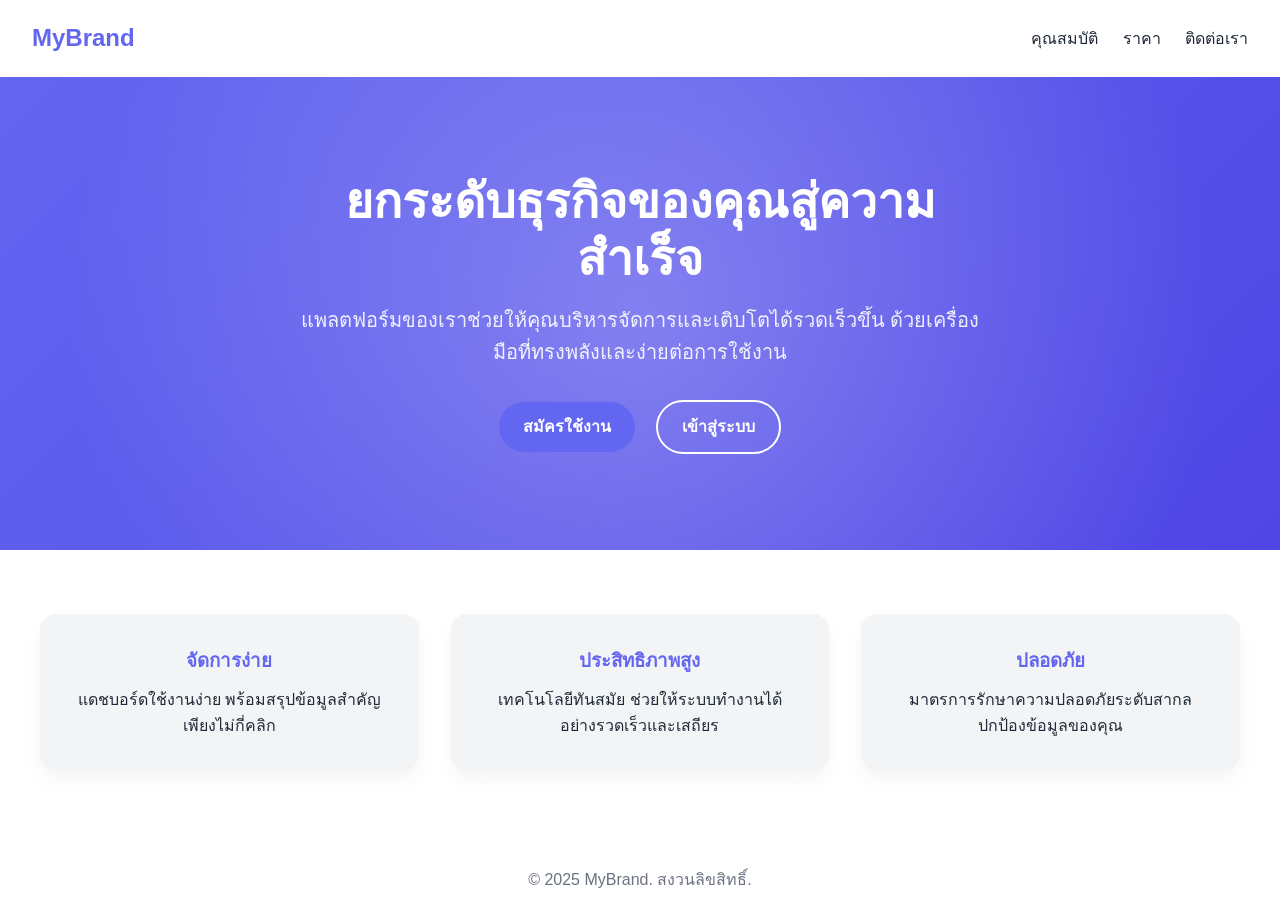
==== index.html @ 7dc426ab "Merge d93cf5046ee8bb87d9bf33eed36acda97085b2b2 into 7182542067bb7500c9b95493c51d4575514e00e9" ====
<!DOCTYPE html>
<html lang="th">
<head>
  <meta charset="UTF-8">
  <meta name="viewport" content="width=device-width, initial-scale=1.0">
  <title>Landing Page</title>
  <style>
    :root {
      --primary: #6366F1;
      --secondary: #4F46E5;
      --background: #F3F4F6;
      --text: #1F2937;
    }

    * {
      box-sizing: border-box;
      margin: 0;
      padding: 0;
      font-family: 'Segoe UI', Tahoma, Geneva, Verdana, sans-serif;
    }

    body {
      background: var(--background);
      color: var(--text);
      line-height: 1.6;
    }

    .navbar {
      display: flex;
      justify-content: space-between;
      align-items: center;
      padding: 1.2rem 2rem;
      background: #ffffffee;
      backdrop-filter: blur(10px);
      position: sticky;
      top: 0;
      z-index: 1000;
    }

    .logo {
      font-size: 1.5rem;
      font-weight: 700;
      color: var(--primary);
    }

    .nav-links a {
      margin-left: 1.25rem;
      text-decoration: none;
      color: var(--text);
      font-weight: 500;
      transition: color 0.2s ease;
    }

    .nav-links a:hover {
      color: var(--primary);
    }

    .btn {
      display: inline-block;
      padding: 0.75rem 1.5rem;
      border-radius: 999px;
      background: var(--primary);
      color: #fff;
      text-decoration: none;
      font-weight: 600;
      transition: background 0.3s ease;
    }

    .btn:hover {
      background: var(--secondary);
    }

    header.hero {
      display: flex;
      flex-direction: column;
      align-items: center;
      text-align: center;
      padding: 6rem 2rem;
      background-image: linear-gradient(135deg, #6366F1 0%, #4F46E5 100%);
      color: #fff;
      position: relative;
      overflow: hidden;
    }

    header.hero:before {
      content: '';
      position: absolute;
      top: -20%;
      left: -20%;
      width: 140%;
      height: 140%;
      background: radial-gradient(circle at center, rgba(255,255,255,0.25) 0%, transparent 60%);
      animation: pulse 7s infinite;
      z-index: 0;
    }

    @keyframes pulse {
      0% { transform: scale(1); }
      50% { transform: scale(1.1); }
      100% { transform: scale(1); }
    }

    .hero-content {
      position: relative;
      z-index: 1;
      max-width: 700px;
    }

    .hero-content h1 {
      font-size: 3rem;
      margin-bottom: 1rem;
      line-height: 1.2;
    }

    .hero-content p {
      font-size: 1.25rem;
      margin-bottom: 2rem;
      opacity: 0.9;
    }

    .cta-buttons a:first-child {
      margin-right: 1rem;
    }

    section.features {
      padding: 4rem 2rem;
      background: #fff;
    }

    .features-grid {
      display: grid;
      grid-template-columns: repeat(auto-fit, minmax(250px, 1fr));
      gap: 2rem;
      max-width: 1200px;
      margin: 0 auto;
    }

    .feature {
      background: var(--background);
      border-radius: 1rem;
      padding: 2rem;
      text-align: center;
      box-shadow: 0 10px 20px rgba(0,0,0,0.04);
      transition: transform 0.3s ease;
    }

    .feature:hover {
      transform: translateY(-5px);
    }

    .feature h3 {
      margin-bottom: 0.75rem;
      color: var(--primary);
    }

    footer {
      text-align: center;
      padding: 2rem;
      background: #fff;
      color: #6B7280;
    }
  </style>
</head>
<body>
  <!-- Navigation Bar -->
  <nav class="navbar">
    <div class="logo">MyBrand</div>
    <div class="nav-links">
      <a href="#features">คุณสมบัติ</a>
      <a href="#">ราคา</a>
      <a href="#">ติดต่อเรา</a>
    </div>
  </nav>

  <!-- Hero Section -->
  <header class="hero">
    <div class="hero-content">
      <h1>ยกระดับธุรกิจของคุณสู่ความสำเร็จ</h1>
      <p>แพลตฟอร์มของเราช่วยให้คุณบริหารจัดการและเติบโตได้รวดเร็วขึ้น ด้วยเครื่องมือที่ทรงพลังและง่ายต่อการใช้งาน</p>
      <div class="cta-buttons">
        <a href="#" class="btn">สมัครใช้งาน</a>
        <a href="#" class="btn" style="background: transparent; border: 2px solid #fff;">เข้าสู่ระบบ</a>
      </div>
    </div>
  </header>

  <!-- Features Section -->
  <section id="features" class="features">
    <div class="features-grid">
      <div class="feature">
        <h3>จัดการง่าย</h3>
        <p>แดชบอร์ดใช้งานง่าย พร้อมสรุปข้อมูลสำคัญ เพียงไม่กี่คลิก</p>
      </div>
      <div class="feature">
        <h3>ประสิทธิภาพสูง</h3>
        <p>เทคโนโลยีทันสมัย ช่วยให้ระบบทำงานได้อย่างรวดเร็วและเสถียร</p>
      </div>
      <div class="feature">
        <h3>ปลอดภัย</h3>
        <p>มาตรการรักษาความปลอดภัยระดับสากล ปกป้องข้อมูลของคุณ</p>
      </div>
    </div>
  </section>

  <!-- Footer -->
  <footer>
    © 2025 MyBrand. สงวนลิขสิทธิ์.
  </footer>
</body>
</html>
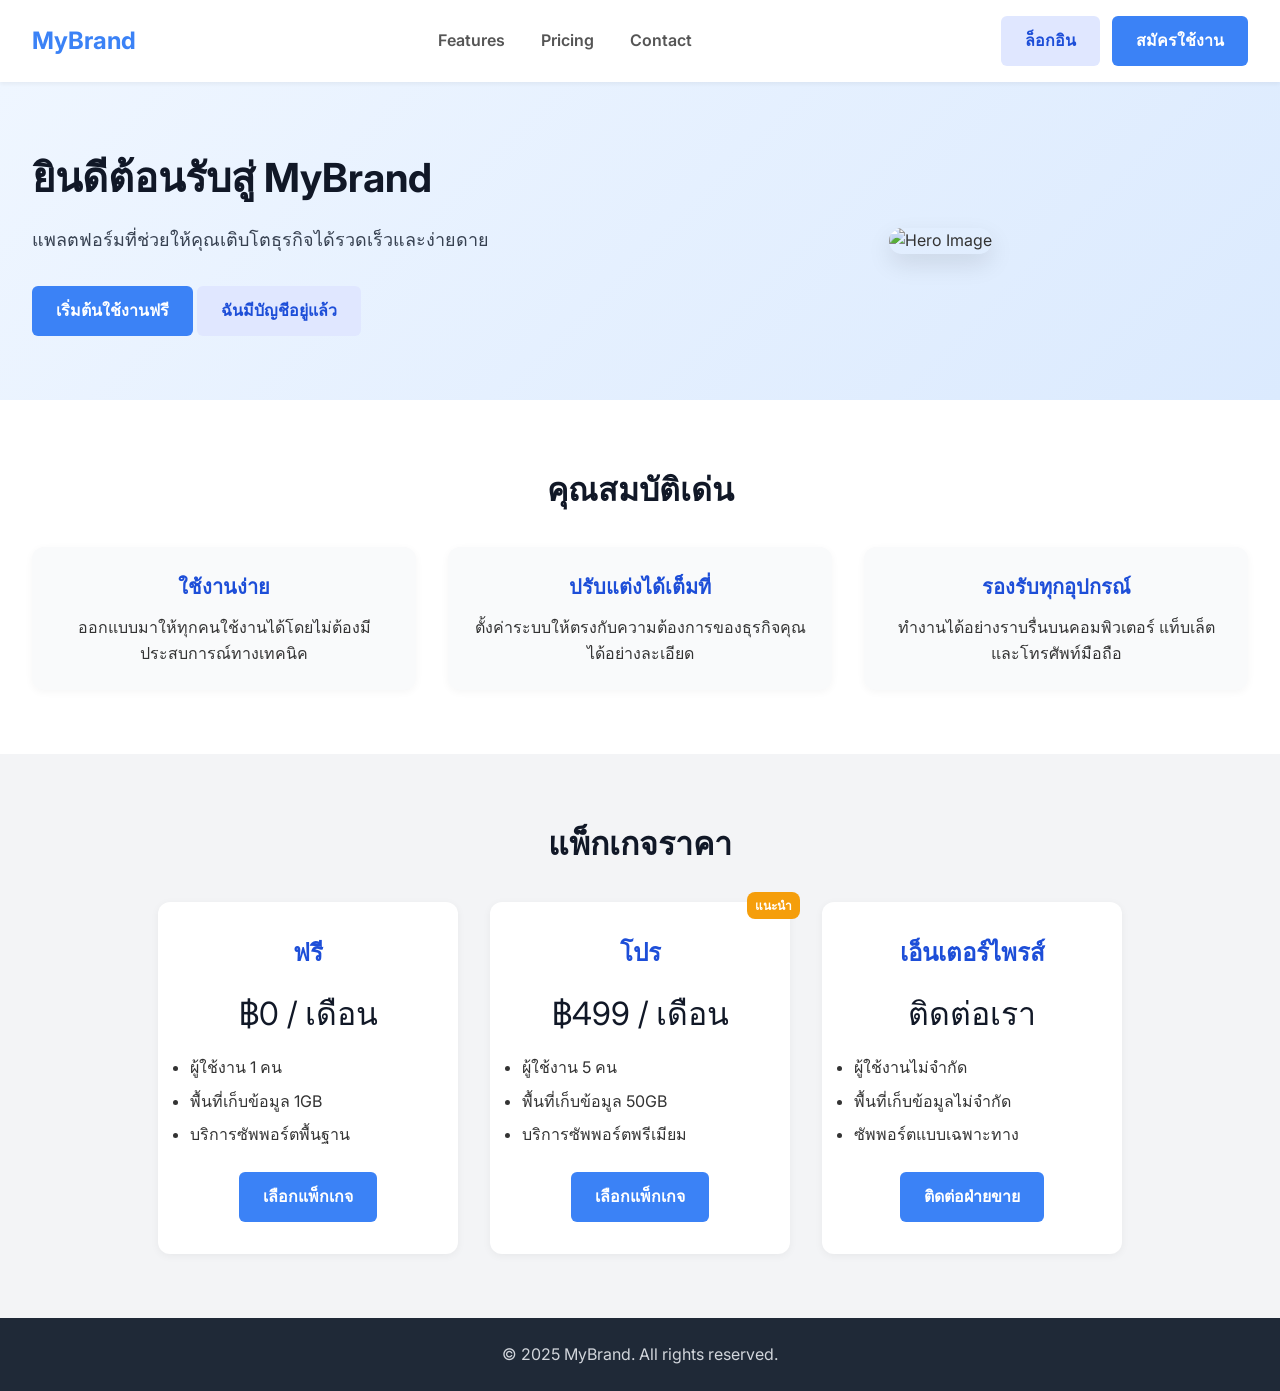
==== commit d3375814: "Create landing page with responsive design and Thai language support Co-authored-by: slotkim151567 <" ====
--- a/index.html
+++ b/index.html
@@ -1,210 +1,97 @@
 <!DOCTYPE html>
 <html lang="th">
 <head>
-  <meta charset="UTF-8">
-  <meta name="viewport" content="width=device-width, initial-scale=1.0">
+  <meta charset="UTF-8" />
+  <meta http-equiv="X-UA-Compatible" content="IE=edge" />
+  <meta name="viewport" content="width=device-width, initial-scale=1.0" />
   <title>Landing Page</title>
-  <style>
-    :root {
-      --primary: #6366F1;
-      --secondary: #4F46E5;
-      --background: #F3F4F6;
-      --text: #1F2937;
-    }
-
-    * {
-      box-sizing: border-box;
-      margin: 0;
-      padding: 0;
-      font-family: 'Segoe UI', Tahoma, Geneva, Verdana, sans-serif;
-    }
-
-    body {
-      background: var(--background);
-      color: var(--text);
-      line-height: 1.6;
-    }
-
-    .navbar {
-      display: flex;
-      justify-content: space-between;
-      align-items: center;
-      padding: 1.2rem 2rem;
-      background: #ffffffee;
-      backdrop-filter: blur(10px);
-      position: sticky;
-      top: 0;
-      z-index: 1000;
-    }
-
-    .logo {
-      font-size: 1.5rem;
-      font-weight: 700;
-      color: var(--primary);
-    }
-
-    .nav-links a {
-      margin-left: 1.25rem;
-      text-decoration: none;
-      color: var(--text);
-      font-weight: 500;
-      transition: color 0.2s ease;
-    }
-
-    .nav-links a:hover {
-      color: var(--primary);
-    }
-
-    .btn {
-      display: inline-block;
-      padding: 0.75rem 1.5rem;
-      border-radius: 999px;
-      background: var(--primary);
-      color: #fff;
-      text-decoration: none;
-      font-weight: 600;
-      transition: background 0.3s ease;
-    }
-
-    .btn:hover {
-      background: var(--secondary);
-    }
-
-    header.hero {
-      display: flex;
-      flex-direction: column;
-      align-items: center;
-      text-align: center;
-      padding: 6rem 2rem;
-      background-image: linear-gradient(135deg, #6366F1 0%, #4F46E5 100%);
-      color: #fff;
-      position: relative;
-      overflow: hidden;
-    }
-
-    header.hero:before {
-      content: '';
-      position: absolute;
-      top: -20%;
-      left: -20%;
-      width: 140%;
-      height: 140%;
-      background: radial-gradient(circle at center, rgba(255,255,255,0.25) 0%, transparent 60%);
-      animation: pulse 7s infinite;
-      z-index: 0;
-    }
-
-    @keyframes pulse {
-      0% { transform: scale(1); }
-      50% { transform: scale(1.1); }
-      100% { transform: scale(1); }
-    }
-
-    .hero-content {
-      position: relative;
-      z-index: 1;
-      max-width: 700px;
-    }
-
-    .hero-content h1 {
-      font-size: 3rem;
-      margin-bottom: 1rem;
-      line-height: 1.2;
-    }
-
-    .hero-content p {
-      font-size: 1.25rem;
-      margin-bottom: 2rem;
-      opacity: 0.9;
-    }
-
-    .cta-buttons a:first-child {
-      margin-right: 1rem;
-    }
-
-    section.features {
-      padding: 4rem 2rem;
-      background: #fff;
-    }
-
-    .features-grid {
-      display: grid;
-      grid-template-columns: repeat(auto-fit, minmax(250px, 1fr));
-      gap: 2rem;
-      max-width: 1200px;
-      margin: 0 auto;
-    }
-
-    .feature {
-      background: var(--background);
-      border-radius: 1rem;
-      padding: 2rem;
-      text-align: center;
-      box-shadow: 0 10px 20px rgba(0,0,0,0.04);
-      transition: transform 0.3s ease;
-    }
-
-    .feature:hover {
-      transform: translateY(-5px);
-    }
-
-    .feature h3 {
-      margin-bottom: 0.75rem;
-      color: var(--primary);
-    }
-
-    footer {
-      text-align: center;
-      padding: 2rem;
-      background: #fff;
-      color: #6B7280;
-    }
-  </style>
+  <link href="https://fonts.googleapis.com/css2?family=Inter:wght@400;600;700&display=swap" rel="stylesheet" />
+  <link rel="stylesheet" href="styles.css" />
 </head>
 <body>
-  <!-- Navigation Bar -->
-  <nav class="navbar">
+  <header class="navbar">
     <div class="logo">MyBrand</div>
-    <div class="nav-links">
-      <a href="#features">คุณสมบัติ</a>
-      <a href="#">ราคา</a>
-      <a href="#">ติดต่อเรา</a>
-    </div>
-  </nav>
-
-  <!-- Hero Section -->
-  <header class="hero">
-    <div class="hero-content">
-      <h1>ยกระดับธุรกิจของคุณสู่ความสำเร็จ</h1>
-      <p>แพลตฟอร์มของเราช่วยให้คุณบริหารจัดการและเติบโตได้รวดเร็วขึ้น ด้วยเครื่องมือที่ทรงพลังและง่ายต่อการใช้งาน</p>
-      <div class="cta-buttons">
-        <a href="#" class="btn">สมัครใช้งาน</a>
-        <a href="#" class="btn" style="background: transparent; border: 2px solid #fff;">เข้าสู่ระบบ</a>
-      </div>
+    <nav>
+      <a href="#features">Features</a>
+      <a href="#pricing">Pricing</a>
+      <a href="#contact">Contact</a>
+    </nav>
+    <div class="auth-buttons">
+      <a class="btn secondary" href="login.html">ล็อกอิน</a>
+      <a class="btn primary" href="signup.html">สมัครใช้งาน</a>
     </div>
   </header>
 
-  <!-- Features Section -->
+  <section class="hero">
+    <div class="hero-content">
+      <h1>ยินดีต้อนรับสู่ MyBrand</h1>
+      <p>แพลตฟอร์มที่ช่วยให้คุณเติบโตธุรกิจได้รวดเร็วและง่ายดาย</p>
+      <div class="cta">
+        <a class="btn primary" href="signup.html">เริ่มต้นใช้งานฟรี</a>
+        <a class="btn secondary" href="login.html">ฉันมีบัญชีอยู่แล้ว</a>
+      </div>
+    </div>
+    <div class="hero-image">
+      <img src="https://images.unsplash.com/photo-1522204504297-7b21a9c096c9?auto=format&fit=crop&w=1080&q=80" alt="Hero Image" />
+    </div>
+  </section>
+
   <section id="features" class="features">
-    <div class="features-grid">
+    <h2>คุณสมบัติเด่น</h2>
+    <div class="feature-list">
       <div class="feature">
-        <h3>จัดการง่าย</h3>
-        <p>แดชบอร์ดใช้งานง่าย พร้อมสรุปข้อมูลสำคัญ เพียงไม่กี่คลิก</p>
+        <h3>ใช้งานง่าย</h3>
+        <p>ออกแบบมาให้ทุกคนใช้งานได้โดยไม่ต้องมีประสบการณ์ทางเทคนิค</p>
       </div>
       <div class="feature">
-        <h3>ประสิทธิภาพสูง</h3>
-        <p>เทคโนโลยีทันสมัย ช่วยให้ระบบทำงานได้อย่างรวดเร็วและเสถียร</p>
+        <h3>ปรับแต่งได้เต็มที่</h3>
+        <p>ตั้งค่าระบบให้ตรงกับความต้องการของธุรกิจคุณได้อย่างละเอียด</p>
       </div>
       <div class="feature">
-        <h3>ปลอดภัย</h3>
-        <p>มาตรการรักษาความปลอดภัยระดับสากล ปกป้องข้อมูลของคุณ</p>
+        <h3>รองรับทุกอุปกรณ์</h3>
+        <p>ทำงานได้อย่างราบรื่นบนคอมพิวเตอร์ แท็บเล็ต และโทรศัพท์มือถือ</p>
       </div>
     </div>
   </section>
 
-  <!-- Footer -->
-  <footer>
-    © 2025 MyBrand. สงวนลิขสิทธิ์.
+  <section id="pricing" class="pricing">
+    <h2>แพ็กเกจราคา</h2>
+    <div class="pricing-cards">
+      <div class="card">
+        <h3>ฟรี</h3>
+        <p class="price">฿0 / เดือน</p>
+        <ul>
+          <li>ผู้ใช้งาน 1 คน</li>
+          <li>พื้นที่เก็บข้อมูล 1GB</li>
+          <li>บริการซัพพอร์ตพื้นฐาน</li>
+        </ul>
+        <a class="btn primary" href="signup.html">เลือกแพ็กเกจ</a>
+      </div>
+      <div class="card popular">
+        <h3>โปร</h3>
+        <p class="price">฿499 / เดือน</p>
+        <ul>
+          <li>ผู้ใช้งาน 5 คน</li>
+          <li>พื้นที่เก็บข้อมูล 50GB</li>
+          <li>บริการซัพพอร์ตพรีเมียม</li>
+        </ul>
+        <a class="btn primary" href="signup.html">เลือกแพ็กเกจ</a>
+      </div>
+      <div class="card">
+        <h3>เอ็นเตอร์ไพรส์</h3>
+        <p class="price">ติดต่อเรา</p>
+        <ul>
+          <li>ผู้ใช้งานไม่จำกัด</li>
+          <li>พื้นที่เก็บข้อมูลไม่จำกัด</li>
+          <li>ซัพพอร์ตแบบเฉพาะทาง</li>
+        </ul>
+        <a class="btn primary" href="contact.html">ติดต่อฝ่ายขาย</a>
+      </div>
+    </div>
+  </section>
+
+  <footer class="footer">
+    <p>© 2025 MyBrand. All rights reserved.</p>
   </footer>
 </body>
 </html>
--- a/styles.css
+++ b/styles.css
@@ -0,0 +1,228 @@
+/* Global Styles */
+* {
+  box-sizing: border-box;
+  margin: 0;
+  padding: 0;
+  font-family: 'Inter', sans-serif;
+}
+
+body {
+  line-height: 1.6;
+  color: #333;
+  background-color: #fafafa;
+}
+
+/* Navbar */
+.navbar {
+  display: flex;
+  justify-content: space-between;
+  align-items: center;
+  padding: 1rem 2rem;
+  background-color: #fff;
+  box-shadow: 0 2px 4px rgba(0, 0, 0, 0.05);
+  position: sticky;
+  top: 0;
+  z-index: 1000;
+}
+
+.navbar .logo {
+  font-size: 1.5rem;
+  font-weight: 700;
+  color: #3b82f6;
+}
+
+.navbar nav a {
+  margin: 0 1rem;
+  color: #555;
+  text-decoration: none;
+  font-weight: 600;
+}
+
+.navbar nav a:hover {
+  color: #3b82f6;
+}
+
+.auth-buttons .btn {
+  margin-left: 0.5rem;
+}
+
+/* Buttons */
+.btn {
+  display: inline-block;
+  padding: 0.75rem 1.5rem;
+  border-radius: 6px;
+  text-decoration: none;
+  font-weight: 600;
+  transition: background 0.25s, color 0.25s;
+}
+
+.btn.primary {
+  background-color: #3b82f6;
+  color: #fff;
+}
+
+.btn.primary:hover {
+  background-color: #1d4ed8;
+}
+
+.btn.secondary {
+  background-color: #e0e7ff;
+  color: #1d4ed8;
+}
+
+.btn.secondary:hover {
+  background-color: #c7d2fe;
+}
+
+/* Hero Section */
+.hero {
+  display: flex;
+  flex-wrap: wrap;
+  align-items: center;
+  padding: 4rem 2rem;
+  background: linear-gradient(135deg, #eff6ff 0%, #dbeafe 100%);
+}
+
+.hero-content {
+  flex: 1 1 400px;
+  max-width: 600px;
+}
+
+.hero-content h1 {
+  font-size: 2.5rem;
+  margin-bottom: 1rem;
+  color: #111827;
+}
+
+.hero-content p {
+  font-size: 1.125rem;
+  margin-bottom: 2rem;
+  color: #374151;
+}
+
+.hero-image {
+  flex: 1 1 300px;
+  text-align: center;
+}
+
+.hero-image img {
+  max-width: 100%;
+  border-radius: 1rem;
+  box-shadow: 0 10px 25px rgba(0, 0, 0, 0.1);
+}
+
+/* Features Section */
+.features {
+  padding: 4rem 2rem;
+  background-color: #fff;
+  text-align: center;
+}
+
+.features h2 {
+  font-size: 2rem;
+  margin-bottom: 2rem;
+  color: #111827;
+}
+
+.feature-list {
+  display: flex;
+  flex-wrap: wrap;
+  gap: 2rem;
+  justify-content: center;
+}
+
+.feature {
+  flex: 1 1 250px;
+  padding: 1.5rem;
+  border-radius: 0.75rem;
+  background-color: #f9fafb;
+  box-shadow: 0 2px 8px rgba(0, 0, 0, 0.04);
+}
+
+.feature h3 {
+  font-size: 1.25rem;
+  margin-bottom: 0.75rem;
+  color: #1d4ed8;
+}
+
+/* Pricing Section */
+.pricing {
+  padding: 4rem 2rem;
+  background-color: #f3f4f6;
+  text-align: center;
+}
+
+.pricing h2 {
+  font-size: 2rem;
+  margin-bottom: 2rem;
+  color: #111827;
+}
+
+.pricing-cards {
+  display: flex;
+  flex-wrap: wrap;
+  gap: 2rem;
+  justify-content: center;
+}
+
+.card {
+  background-color: #fff;
+  padding: 2rem;
+  border-radius: 0.75rem;
+  box-shadow: 0 2px 8px rgba(0, 0, 0, 0.05);
+  flex: 1 1 250px;
+  max-width: 300px;
+  position: relative;
+}
+
+.card.popular::after {
+  content: 'แนะนำ';
+  position: absolute;
+  top: -10px;
+  right: -10px;
+  background-color: #f59e0b;
+  color: #fff;
+  padding: 0.25rem 0.5rem;
+  border-radius: 0.5rem;
+  font-size: 0.75rem;
+  font-weight: 700;
+}
+
+.card h3 {
+  font-size: 1.5rem;
+  margin-bottom: 0.5rem;
+  color: #1d4ed8;
+}
+
+.price {
+  font-size: 2rem;
+  margin: 1rem 0;
+  color: #111827;
+}
+
+.card ul {
+  text-align: left;
+  margin-bottom: 1.5rem;
+}
+
+.card li {
+  margin-bottom: 0.5rem;
+}
+
+/* Footer */
+.footer {
+  background-color: #1f2937;
+  color: #d1d5db;
+  text-align: center;
+  padding: 1.5rem 2rem;
+}
+
+@media (max-width: 768px) {
+  .hero {
+    flex-direction: column;
+    text-align: center;
+  }
+  .navbar nav {
+    display: none;
+  }
+}
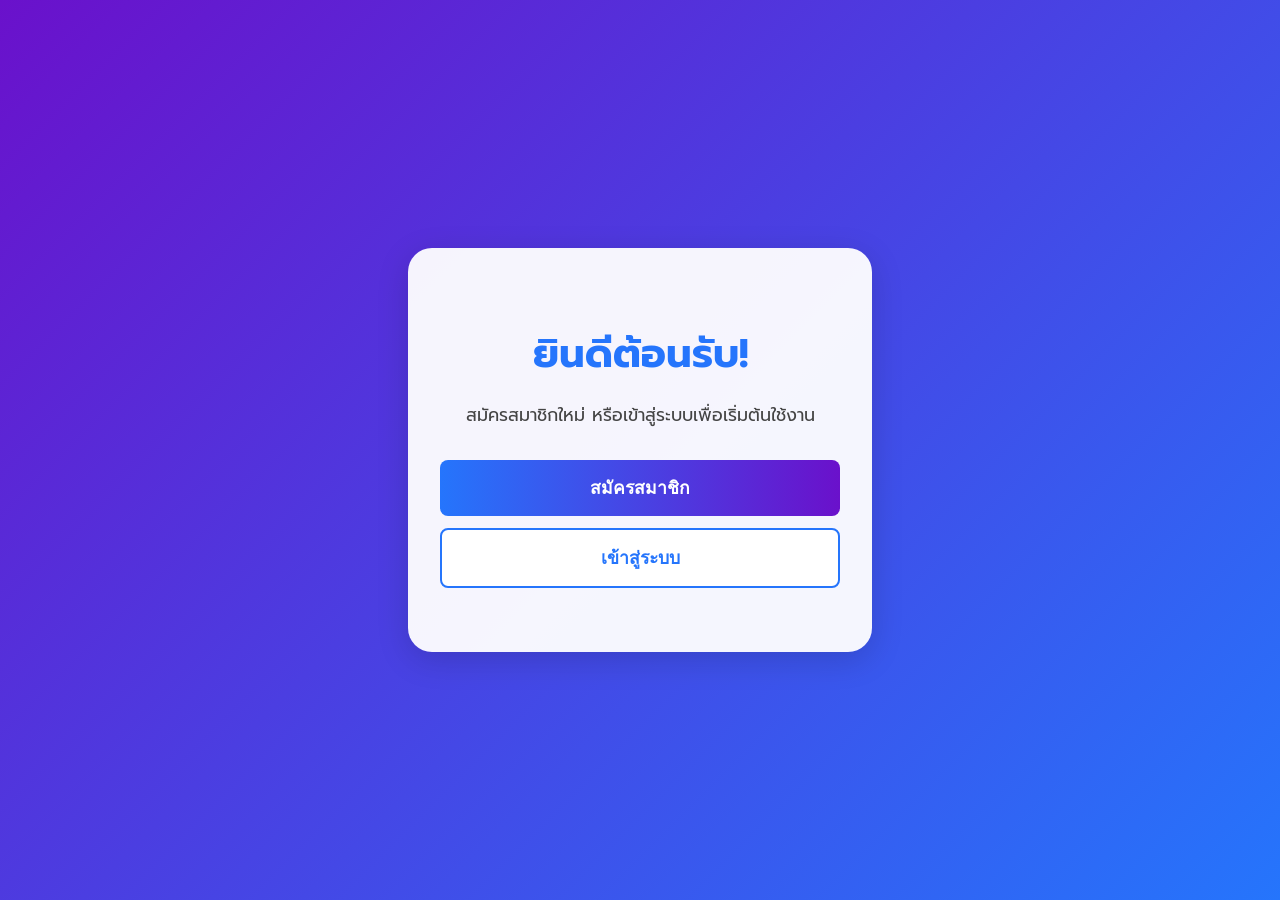
==== commit ffe728af: "Merge c3abfeed10e6c147a7bd96dcda2179a0c568838f into 7182542067bb7500c9b95493c51d4575514e00e9" ====
--- a/index.html
+++ b/index.html
@@ -1,97 +1,77 @@
 <!DOCTYPE html>
 <html lang="th">
 <head>
-  <meta charset="UTF-8" />
-  <meta http-equiv="X-UA-Compatible" content="IE=edge" />
-  <meta name="viewport" content="width=device-width, initial-scale=1.0" />
-  <title>Landing Page</title>
-  <link href="https://fonts.googleapis.com/css2?family=Inter:wght@400;600;700&display=swap" rel="stylesheet" />
-  <link rel="stylesheet" href="styles.css" />
+  <meta charset="UTF-8">
+  <meta name="viewport" content="width=device-width, initial-scale=1.0">
+  <title>Landing Page - สมัคร/ล็อกอิน</title>
+  <link href="https://fonts.googleapis.com/css2?family=Prompt:wght@400;700&display=swap" rel="stylesheet">
+  <style>
+    body {
+      margin: 0;
+      padding: 0;
+      font-family: 'Prompt', sans-serif;
+      background: linear-gradient(135deg, #6a11cb 0%, #2575fc 100%);
+      min-height: 100vh;
+      display: flex;
+      align-items: center;
+      justify-content: center;
+    }
+    .container {
+      background: rgba(255,255,255,0.95);
+      border-radius: 24px;
+      box-shadow: 0 8px 32px rgba(0,0,0,0.15);
+      padding: 48px 32px;
+      max-width: 400px;
+      width: 100%;
+      text-align: center;
+    }
+    h1 {
+      font-size: 2.5rem;
+      color: #2575fc;
+      margin-bottom: 16px;
+      font-weight: 700;
+    }
+    p {
+      color: #444;
+      margin-bottom: 32px;
+      font-size: 1.1rem;
+    }
+    .btn {
+      display: block;
+      width: 100%;
+      padding: 14px 0;
+      margin-bottom: 16px;
+      border: none;
+      border-radius: 8px;
+      font-size: 1.1rem;
+      font-weight: 700;
+      cursor: pointer;
+      transition: background 0.2s, color 0.2s;
+    }
+    .btn-signup {
+      background: linear-gradient(90deg, #2575fc 0%, #6a11cb 100%);
+      color: #fff;
+      margin-bottom: 12px;
+    }
+    .btn-signup:hover {
+      background: linear-gradient(90deg, #6a11cb 0%, #2575fc 100%);
+    }
+    .btn-login {
+      background: #fff;
+      color: #2575fc;
+      border: 2px solid #2575fc;
+    }
+    .btn-login:hover {
+      background: #f0f6ff;
+    }
+  </style>
 </head>
 <body>
-  <header class="navbar">
-    <div class="logo">MyBrand</div>
-    <nav>
-      <a href="#features">Features</a>
-      <a href="#pricing">Pricing</a>
-      <a href="#contact">Contact</a>
-    </nav>
-    <div class="auth-buttons">
-      <a class="btn secondary" href="login.html">ล็อกอิน</a>
-      <a class="btn primary" href="signup.html">สมัครใช้งาน</a>
-    </div>
-  </header>
-
-  <section class="hero">
-    <div class="hero-content">
-      <h1>ยินดีต้อนรับสู่ MyBrand</h1>
-      <p>แพลตฟอร์มที่ช่วยให้คุณเติบโตธุรกิจได้รวดเร็วและง่ายดาย</p>
-      <div class="cta">
-        <a class="btn primary" href="signup.html">เริ่มต้นใช้งานฟรี</a>
-        <a class="btn secondary" href="login.html">ฉันมีบัญชีอยู่แล้ว</a>
-      </div>
-    </div>
-    <div class="hero-image">
-      <img src="https://images.unsplash.com/photo-1522204504297-7b21a9c096c9?auto=format&fit=crop&w=1080&q=80" alt="Hero Image" />
-    </div>
-  </section>
-
-  <section id="features" class="features">
-    <h2>คุณสมบัติเด่น</h2>
-    <div class="feature-list">
-      <div class="feature">
-        <h3>ใช้งานง่าย</h3>
-        <p>ออกแบบมาให้ทุกคนใช้งานได้โดยไม่ต้องมีประสบการณ์ทางเทคนิค</p>
-      </div>
-      <div class="feature">
-        <h3>ปรับแต่งได้เต็มที่</h3>
-        <p>ตั้งค่าระบบให้ตรงกับความต้องการของธุรกิจคุณได้อย่างละเอียด</p>
-      </div>
-      <div class="feature">
-        <h3>รองรับทุกอุปกรณ์</h3>
-        <p>ทำงานได้อย่างราบรื่นบนคอมพิวเตอร์ แท็บเล็ต และโทรศัพท์มือถือ</p>
-      </div>
-    </div>
-  </section>
-
-  <section id="pricing" class="pricing">
-    <h2>แพ็กเกจราคา</h2>
-    <div class="pricing-cards">
-      <div class="card">
-        <h3>ฟรี</h3>
-        <p class="price">฿0 / เดือน</p>
-        <ul>
-          <li>ผู้ใช้งาน 1 คน</li>
-          <li>พื้นที่เก็บข้อมูล 1GB</li>
-          <li>บริการซัพพอร์ตพื้นฐาน</li>
-        </ul>
-        <a class="btn primary" href="signup.html">เลือกแพ็กเกจ</a>
-      </div>
-      <div class="card popular">
-        <h3>โปร</h3>
-        <p class="price">฿499 / เดือน</p>
-        <ul>
-          <li>ผู้ใช้งาน 5 คน</li>
-          <li>พื้นที่เก็บข้อมูล 50GB</li>
-          <li>บริการซัพพอร์ตพรีเมียม</li>
-        </ul>
-        <a class="btn primary" href="signup.html">เลือกแพ็กเกจ</a>
-      </div>
-      <div class="card">
-        <h3>เอ็นเตอร์ไพรส์</h3>
-        <p class="price">ติดต่อเรา</p>
-        <ul>
-          <li>ผู้ใช้งานไม่จำกัด</li>
-          <li>พื้นที่เก็บข้อมูลไม่จำกัด</li>
-          <li>ซัพพอร์ตแบบเฉพาะทาง</li>
-        </ul>
-        <a class="btn primary" href="contact.html">ติดต่อฝ่ายขาย</a>
-      </div>
-    </div>
-  </section>
-
-  <footer class="footer">
-    <p>© 2025 MyBrand. All rights reserved.</p>
-  </footer>
+  <div class="container">
+    <h1>ยินดีต้อนรับ!</h1>
+    <p>สมัครสมาชิกใหม่ หรือเข้าสู่ระบบเพื่อเริ่มต้นใช้งาน</p>
+    <button class="btn btn-signup">สมัครสมาชิก</button>
+    <button class="btn btn-login">เข้าสู่ระบบ</button>
+  </div>
 </body>
 </html>
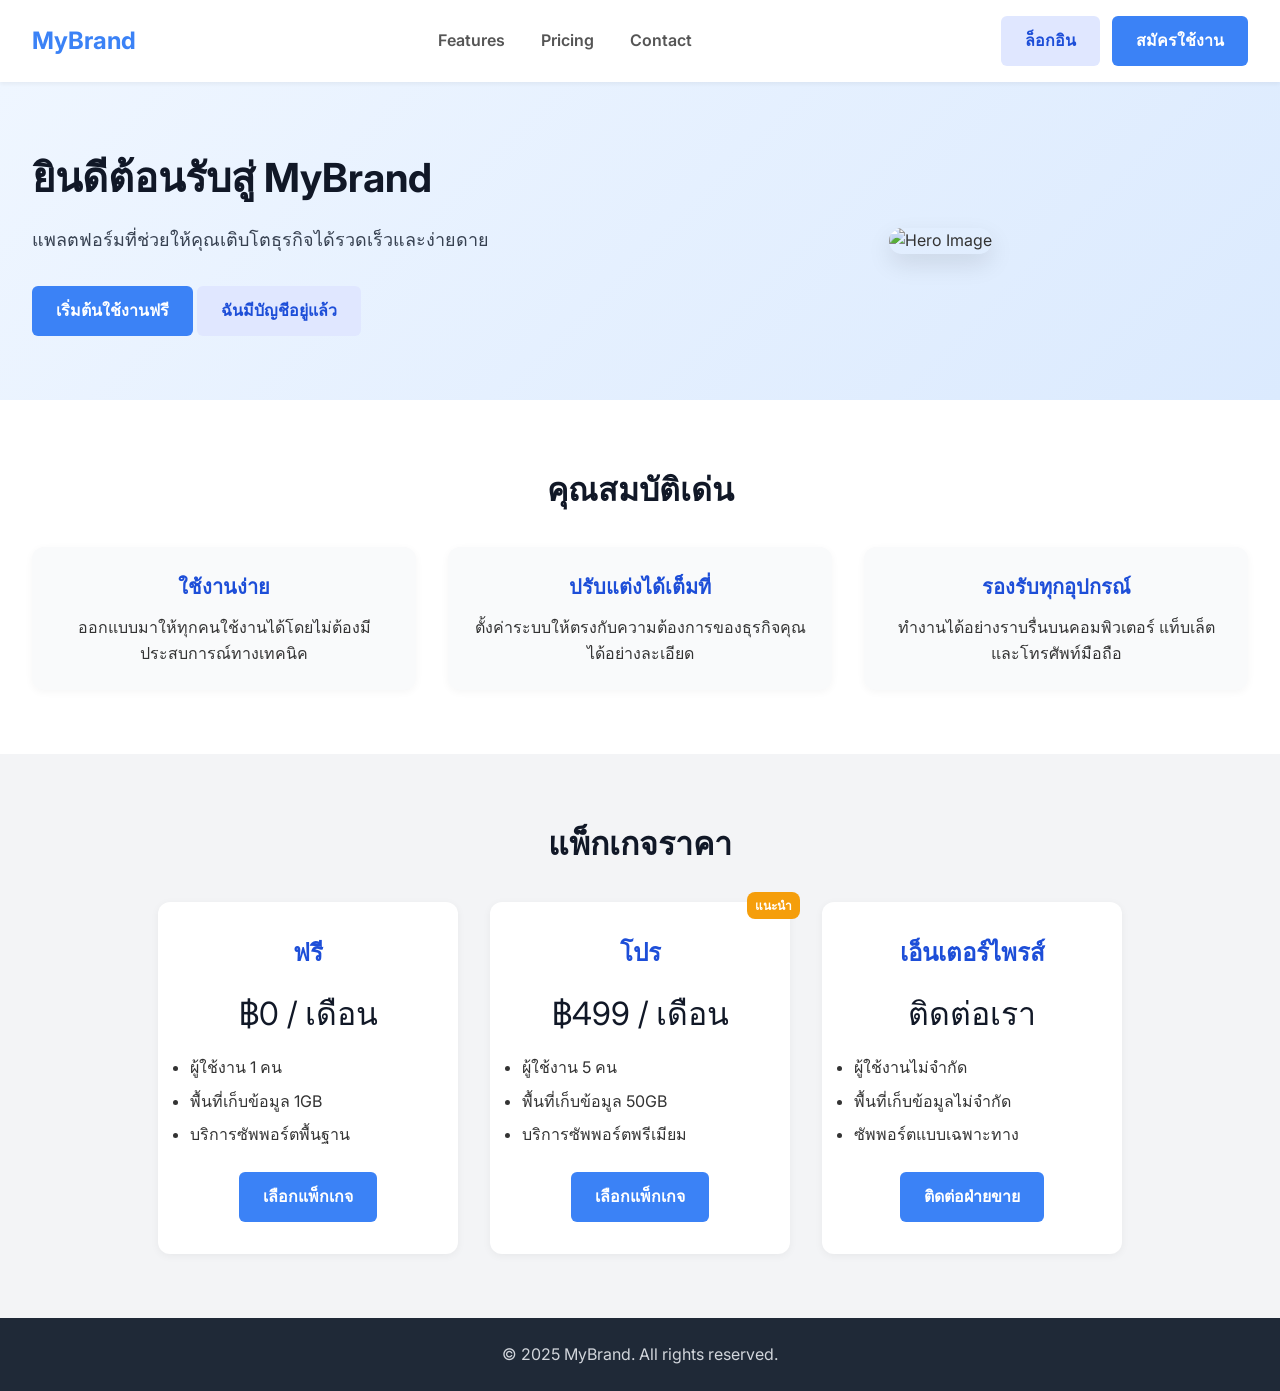
==== commit 7591cd08: "Merge d3375814cfb4402ac993e0a07d4c7d5576006f1c into 7182542067bb7500c9b95493c51d4575514e00e9" ====
--- a/index.html
+++ b/index.html
@@ -1,77 +1,97 @@
 <!DOCTYPE html>
 <html lang="th">
 <head>
-  <meta charset="UTF-8">
-  <meta name="viewport" content="width=device-width, initial-scale=1.0">
-  <title>Landing Page - สมัคร/ล็อกอิน</title>
-  <link href="https://fonts.googleapis.com/css2?family=Prompt:wght@400;700&display=swap" rel="stylesheet">
-  <style>
-    body {
-      margin: 0;
-      padding: 0;
-      font-family: 'Prompt', sans-serif;
-      background: linear-gradient(135deg, #6a11cb 0%, #2575fc 100%);
-      min-height: 100vh;
-      display: flex;
-      align-items: center;
-      justify-content: center;
-    }
-    .container {
-      background: rgba(255,255,255,0.95);
-      border-radius: 24px;
-      box-shadow: 0 8px 32px rgba(0,0,0,0.15);
-      padding: 48px 32px;
-      max-width: 400px;
-      width: 100%;
-      text-align: center;
-    }
-    h1 {
-      font-size: 2.5rem;
-      color: #2575fc;
-      margin-bottom: 16px;
-      font-weight: 700;
-    }
-    p {
-      color: #444;
-      margin-bottom: 32px;
-      font-size: 1.1rem;
-    }
-    .btn {
-      display: block;
-      width: 100%;
-      padding: 14px 0;
-      margin-bottom: 16px;
-      border: none;
-      border-radius: 8px;
-      font-size: 1.1rem;
-      font-weight: 700;
-      cursor: pointer;
-      transition: background 0.2s, color 0.2s;
-    }
-    .btn-signup {
-      background: linear-gradient(90deg, #2575fc 0%, #6a11cb 100%);
-      color: #fff;
-      margin-bottom: 12px;
-    }
-    .btn-signup:hover {
-      background: linear-gradient(90deg, #6a11cb 0%, #2575fc 100%);
-    }
-    .btn-login {
-      background: #fff;
-      color: #2575fc;
-      border: 2px solid #2575fc;
-    }
-    .btn-login:hover {
-      background: #f0f6ff;
-    }
-  </style>
+  <meta charset="UTF-8" />
+  <meta http-equiv="X-UA-Compatible" content="IE=edge" />
+  <meta name="viewport" content="width=device-width, initial-scale=1.0" />
+  <title>Landing Page</title>
+  <link href="https://fonts.googleapis.com/css2?family=Inter:wght@400;600;700&display=swap" rel="stylesheet" />
+  <link rel="stylesheet" href="styles.css" />
 </head>
 <body>
-  <div class="container">
-    <h1>ยินดีต้อนรับ!</h1>
-    <p>สมัครสมาชิกใหม่ หรือเข้าสู่ระบบเพื่อเริ่มต้นใช้งาน</p>
-    <button class="btn btn-signup">สมัครสมาชิก</button>
-    <button class="btn btn-login">เข้าสู่ระบบ</button>
-  </div>
+  <header class="navbar">
+    <div class="logo">MyBrand</div>
+    <nav>
+      <a href="#features">Features</a>
+      <a href="#pricing">Pricing</a>
+      <a href="#contact">Contact</a>
+    </nav>
+    <div class="auth-buttons">
+      <a class="btn secondary" href="login.html">ล็อกอิน</a>
+      <a class="btn primary" href="signup.html">สมัครใช้งาน</a>
+    </div>
+  </header>
+
+  <section class="hero">
+    <div class="hero-content">
+      <h1>ยินดีต้อนรับสู่ MyBrand</h1>
+      <p>แพลตฟอร์มที่ช่วยให้คุณเติบโตธุรกิจได้รวดเร็วและง่ายดาย</p>
+      <div class="cta">
+        <a class="btn primary" href="signup.html">เริ่มต้นใช้งานฟรี</a>
+        <a class="btn secondary" href="login.html">ฉันมีบัญชีอยู่แล้ว</a>
+      </div>
+    </div>
+    <div class="hero-image">
+      <img src="https://images.unsplash.com/photo-1522204504297-7b21a9c096c9?auto=format&fit=crop&w=1080&q=80" alt="Hero Image" />
+    </div>
+  </section>
+
+  <section id="features" class="features">
+    <h2>คุณสมบัติเด่น</h2>
+    <div class="feature-list">
+      <div class="feature">
+        <h3>ใช้งานง่าย</h3>
+        <p>ออกแบบมาให้ทุกคนใช้งานได้โดยไม่ต้องมีประสบการณ์ทางเทคนิค</p>
+      </div>
+      <div class="feature">
+        <h3>ปรับแต่งได้เต็มที่</h3>
+        <p>ตั้งค่าระบบให้ตรงกับความต้องการของธุรกิจคุณได้อย่างละเอียด</p>
+      </div>
+      <div class="feature">
+        <h3>รองรับทุกอุปกรณ์</h3>
+        <p>ทำงานได้อย่างราบรื่นบนคอมพิวเตอร์ แท็บเล็ต และโทรศัพท์มือถือ</p>
+      </div>
+    </div>
+  </section>
+
+  <section id="pricing" class="pricing">
+    <h2>แพ็กเกจราคา</h2>
+    <div class="pricing-cards">
+      <div class="card">
+        <h3>ฟรี</h3>
+        <p class="price">฿0 / เดือน</p>
+        <ul>
+          <li>ผู้ใช้งาน 1 คน</li>
+          <li>พื้นที่เก็บข้อมูล 1GB</li>
+          <li>บริการซัพพอร์ตพื้นฐาน</li>
+        </ul>
+        <a class="btn primary" href="signup.html">เลือกแพ็กเกจ</a>
+      </div>
+      <div class="card popular">
+        <h3>โปร</h3>
+        <p class="price">฿499 / เดือน</p>
+        <ul>
+          <li>ผู้ใช้งาน 5 คน</li>
+          <li>พื้นที่เก็บข้อมูล 50GB</li>
+          <li>บริการซัพพอร์ตพรีเมียม</li>
+        </ul>
+        <a class="btn primary" href="signup.html">เลือกแพ็กเกจ</a>
+      </div>
+      <div class="card">
+        <h3>เอ็นเตอร์ไพรส์</h3>
+        <p class="price">ติดต่อเรา</p>
+        <ul>
+          <li>ผู้ใช้งานไม่จำกัด</li>
+          <li>พื้นที่เก็บข้อมูลไม่จำกัด</li>
+          <li>ซัพพอร์ตแบบเฉพาะทาง</li>
+        </ul>
+        <a class="btn primary" href="contact.html">ติดต่อฝ่ายขาย</a>
+      </div>
+    </div>
+  </section>
+
+  <footer class="footer">
+    <p>© 2025 MyBrand. All rights reserved.</p>
+  </footer>
 </body>
 </html>
--- a/styles.css
+++ b/styles.css
@@ -0,0 +1,228 @@
+/* Global Styles */
+* {
+  box-sizing: border-box;
+  margin: 0;
+  padding: 0;
+  font-family: 'Inter', sans-serif;
+}
+
+body {
+  line-height: 1.6;
+  color: #333;
+  background-color: #fafafa;
+}
+
+/* Navbar */
+.navbar {
+  display: flex;
+  justify-content: space-between;
+  align-items: center;
+  padding: 1rem 2rem;
+  background-color: #fff;
+  box-shadow: 0 2px 4px rgba(0, 0, 0, 0.05);
+  position: sticky;
+  top: 0;
+  z-index: 1000;
+}
+
+.navbar .logo {
+  font-size: 1.5rem;
+  font-weight: 700;
+  color: #3b82f6;
+}
+
+.navbar nav a {
+  margin: 0 1rem;
+  color: #555;
+  text-decoration: none;
+  font-weight: 600;
+}
+
+.navbar nav a:hover {
+  color: #3b82f6;
+}
+
+.auth-buttons .btn {
+  margin-left: 0.5rem;
+}
+
+/* Buttons */
+.btn {
+  display: inline-block;
+  padding: 0.75rem 1.5rem;
+  border-radius: 6px;
+  text-decoration: none;
+  font-weight: 600;
+  transition: background 0.25s, color 0.25s;
+}
+
+.btn.primary {
+  background-color: #3b82f6;
+  color: #fff;
+}
+
+.btn.primary:hover {
+  background-color: #1d4ed8;
+}
+
+.btn.secondary {
+  background-color: #e0e7ff;
+  color: #1d4ed8;
+}
+
+.btn.secondary:hover {
+  background-color: #c7d2fe;
+}
+
+/* Hero Section */
+.hero {
+  display: flex;
+  flex-wrap: wrap;
+  align-items: center;
+  padding: 4rem 2rem;
+  background: linear-gradient(135deg, #eff6ff 0%, #dbeafe 100%);
+}
+
+.hero-content {
+  flex: 1 1 400px;
+  max-width: 600px;
+}
+
+.hero-content h1 {
+  font-size: 2.5rem;
+  margin-bottom: 1rem;
+  color: #111827;
+}
+
+.hero-content p {
+  font-size: 1.125rem;
+  margin-bottom: 2rem;
+  color: #374151;
+}
+
+.hero-image {
+  flex: 1 1 300px;
+  text-align: center;
+}
+
+.hero-image img {
+  max-width: 100%;
+  border-radius: 1rem;
+  box-shadow: 0 10px 25px rgba(0, 0, 0, 0.1);
+}
+
+/* Features Section */
+.features {
+  padding: 4rem 2rem;
+  background-color: #fff;
+  text-align: center;
+}
+
+.features h2 {
+  font-size: 2rem;
+  margin-bottom: 2rem;
+  color: #111827;
+}
+
+.feature-list {
+  display: flex;
+  flex-wrap: wrap;
+  gap: 2rem;
+  justify-content: center;
+}
+
+.feature {
+  flex: 1 1 250px;
+  padding: 1.5rem;
+  border-radius: 0.75rem;
+  background-color: #f9fafb;
+  box-shadow: 0 2px 8px rgba(0, 0, 0, 0.04);
+}
+
+.feature h3 {
+  font-size: 1.25rem;
+  margin-bottom: 0.75rem;
+  color: #1d4ed8;
+}
+
+/* Pricing Section */
+.pricing {
+  padding: 4rem 2rem;
+  background-color: #f3f4f6;
+  text-align: center;
+}
+
+.pricing h2 {
+  font-size: 2rem;
+  margin-bottom: 2rem;
+  color: #111827;
+}
+
+.pricing-cards {
+  display: flex;
+  flex-wrap: wrap;
+  gap: 2rem;
+  justify-content: center;
+}
+
+.card {
+  background-color: #fff;
+  padding: 2rem;
+  border-radius: 0.75rem;
+  box-shadow: 0 2px 8px rgba(0, 0, 0, 0.05);
+  flex: 1 1 250px;
+  max-width: 300px;
+  position: relative;
+}
+
+.card.popular::after {
+  content: 'แนะนำ';
+  position: absolute;
+  top: -10px;
+  right: -10px;
+  background-color: #f59e0b;
+  color: #fff;
+  padding: 0.25rem 0.5rem;
+  border-radius: 0.5rem;
+  font-size: 0.75rem;
+  font-weight: 700;
+}
+
+.card h3 {
+  font-size: 1.5rem;
+  margin-bottom: 0.5rem;
+  color: #1d4ed8;
+}
+
+.price {
+  font-size: 2rem;
+  margin: 1rem 0;
+  color: #111827;
+}
+
+.card ul {
+  text-align: left;
+  margin-bottom: 1.5rem;
+}
+
+.card li {
+  margin-bottom: 0.5rem;
+}
+
+/* Footer */
+.footer {
+  background-color: #1f2937;
+  color: #d1d5db;
+  text-align: center;
+  padding: 1.5rem 2rem;
+}
+
+@media (max-width: 768px) {
+  .hero {
+    flex-direction: column;
+    text-align: center;
+  }
+  .navbar nav {
+    display: none;
+  }
+}
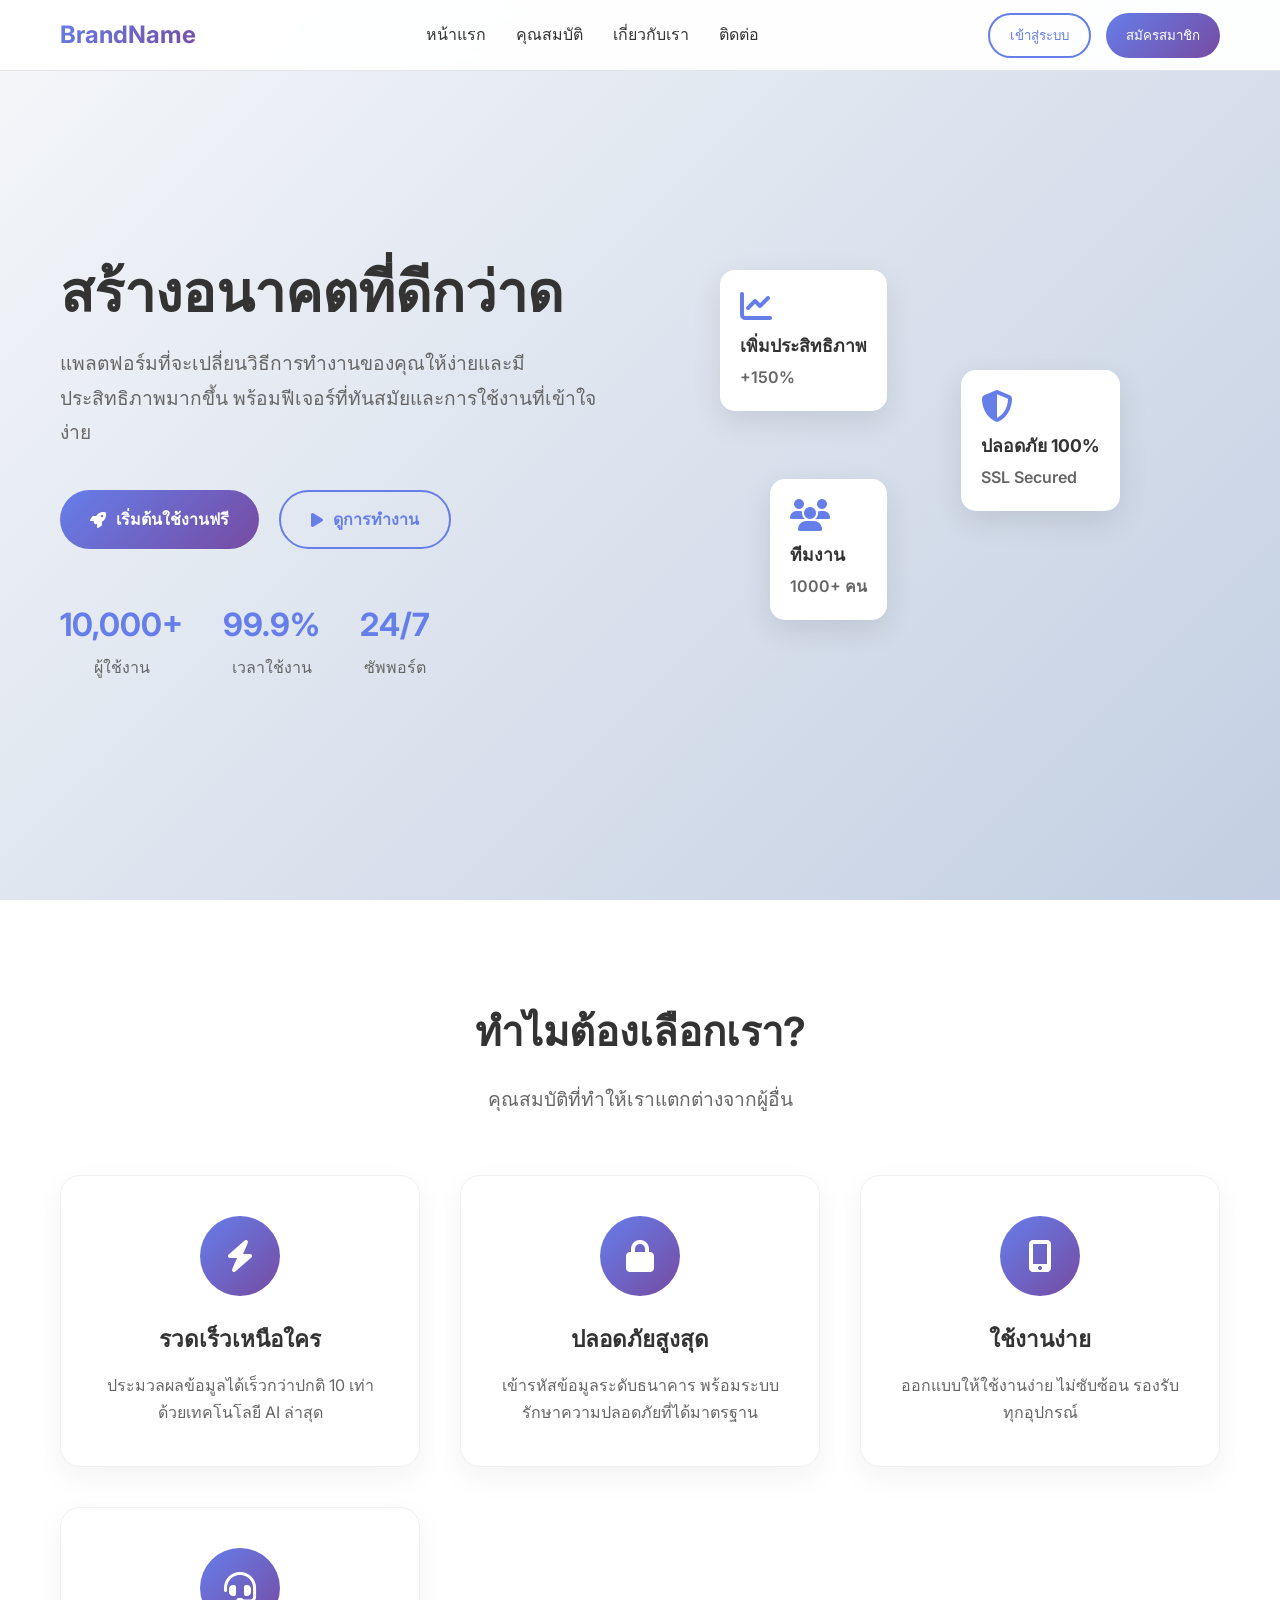
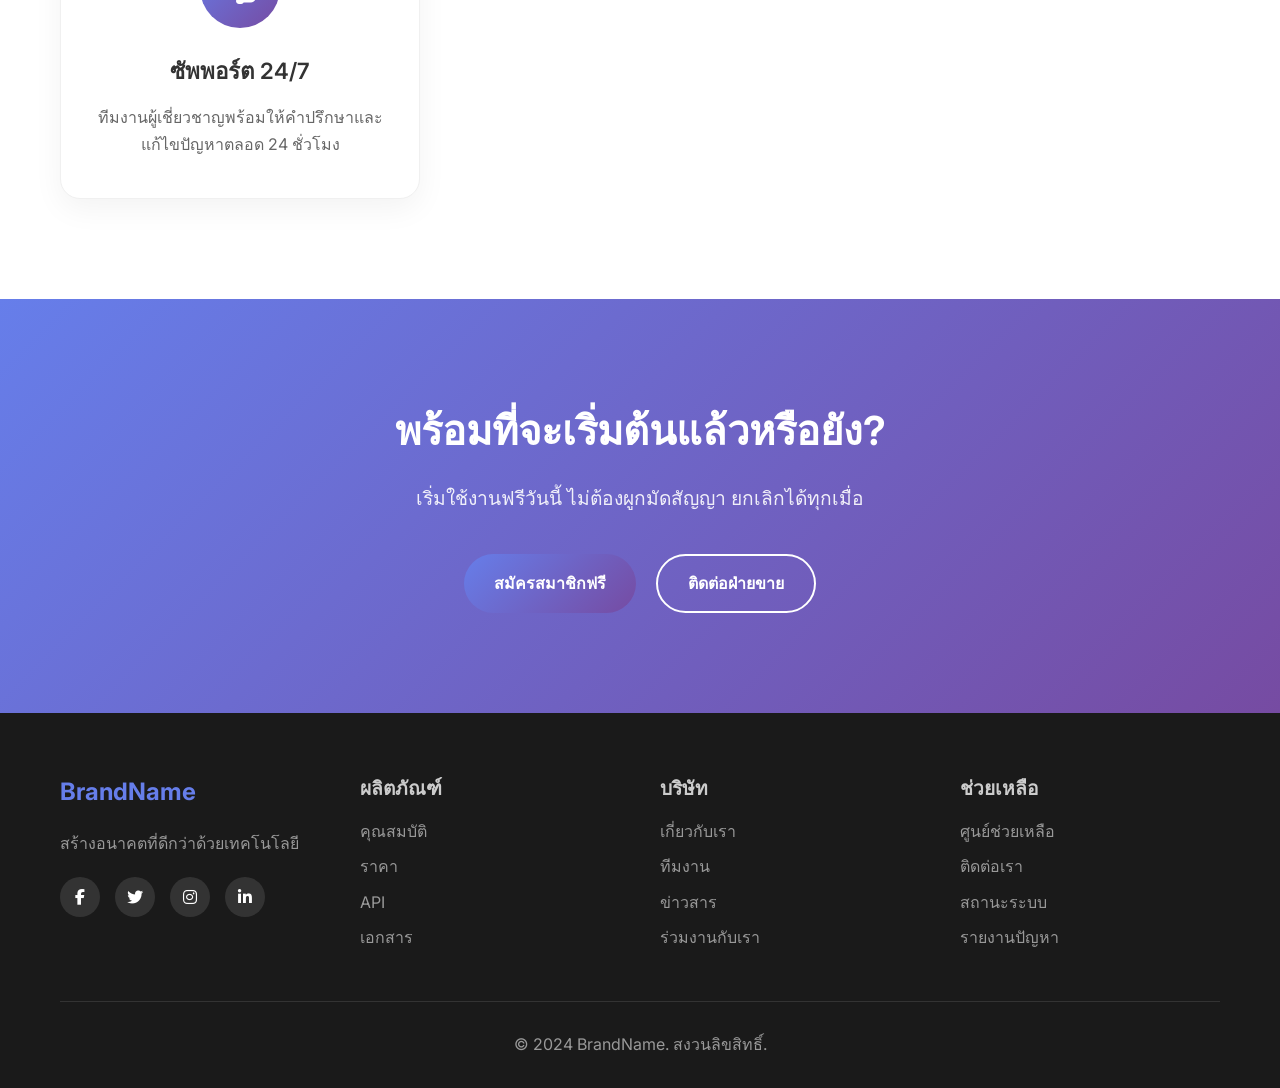
==== commit a5e70b04: "Create beautiful landing page with responsive design and authentication Co-authored-by: slotkim15156" ====
--- a/index.html
+++ b/index.html
@@ -1,97 +1,301 @@
 <!DOCTYPE html>
 <html lang="th">
 <head>
-  <meta charset="UTF-8" />
-  <meta http-equiv="X-UA-Compatible" content="IE=edge" />
-  <meta name="viewport" content="width=device-width, initial-scale=1.0" />
-  <title>Landing Page</title>
-  <link href="https://fonts.googleapis.com/css2?family=Inter:wght@400;600;700&display=swap" rel="stylesheet" />
-  <link rel="stylesheet" href="styles.css" />
+    <meta charset="UTF-8">
+    <meta name="viewport" content="width=device-width, initial-scale=1.0">
+    <title>Welcome - Beautiful Landing Page</title>
+    <link rel="stylesheet" href="styles.css">
+    <link href="https://fonts.googleapis.com/css2?family=Inter:wght@300;400;500;600;700&display=swap" rel="stylesheet">
+    <link href="https://cdnjs.cloudflare.com/ajax/libs/font-awesome/6.4.0/css/all.min.css" rel="stylesheet">
 </head>
 <body>
-  <header class="navbar">
-    <div class="logo">MyBrand</div>
-    <nav>
-      <a href="#features">Features</a>
-      <a href="#pricing">Pricing</a>
-      <a href="#contact">Contact</a>
+    <!-- Navigation -->
+    <nav class="navbar">
+        <div class="nav-container">
+            <div class="nav-logo">
+                <h2>BrandName</h2>
+            </div>
+            <div class="nav-menu">
+                <a href="#home" class="nav-link">หน้าแรก</a>
+                <a href="#features" class="nav-link">คุณสมบัติ</a>
+                <a href="#about" class="nav-link">เกี่ยวกับเรา</a>
+                <a href="#contact" class="nav-link">ติดต่อ</a>
+            </div>
+            <div class="nav-auth">
+                <button class="btn-login" onclick="openLoginModal()">เข้าสู่ระบบ</button>
+                <button class="btn-signup" onclick="openSignupModal()">สมัครสมาชิก</button>
+            </div>
+            <div class="hamburger">
+                <span></span>
+                <span></span>
+                <span></span>
+            </div>
+        </div>
     </nav>
-    <div class="auth-buttons">
-      <a class="btn secondary" href="login.html">ล็อกอิน</a>
-      <a class="btn primary" href="signup.html">สมัครใช้งาน</a>
+
+    <!-- Hero Section -->
+    <section id="home" class="hero">
+        <div class="hero-container">
+            <div class="hero-content">
+                <h1 class="hero-title">สร้างอนาคตที่ดีกว่า<br><span class="gradient-text">ด้วยเทคโนโลยี</span></h1>
+                <p class="hero-description">
+                    แพลตฟอร์มที่จะเปลี่ยนวิธีการทำงานของคุณให้ง่ายและมีประสิทธิภาพมากขึ้น 
+                    พร้อมฟีเจอร์ที่ทันสมัยและการใช้งานที่เข้าใจง่าย
+                </p>
+                <div class="hero-actions">
+                    <button class="btn-primary" onclick="openSignupModal()">
+                        <i class="fas fa-rocket"></i>
+                        เริ่มต้นใช้งานฟรี
+                    </button>
+                    <button class="btn-secondary">
+                        <i class="fas fa-play"></i>
+                        ดูการทำงาน
+                    </button>
+                </div>
+                <div class="hero-stats">
+                    <div class="stat">
+                        <h3>10,000+</h3>
+                        <p>ผู้ใช้งาน</p>
+                    </div>
+                    <div class="stat">
+                        <h3>99.9%</h3>
+                        <p>เวลาใช้งาน</p>
+                    </div>
+                    <div class="stat">
+                        <h3>24/7</h3>
+                        <p>ซัพพอร์ต</p>
+                    </div>
+                </div>
+            </div>
+            <div class="hero-image">
+                <div class="floating-card card-1">
+                    <i class="fas fa-chart-line"></i>
+                    <h4>เพิ่มประสิทธิภาพ</h4>
+                    <p>+150%</p>
+                </div>
+                <div class="floating-card card-2">
+                    <i class="fas fa-shield-alt"></i>
+                    <h4>ปลอดภัย 100%</h4>
+                    <p>SSL Secured</p>
+                </div>
+                <div class="floating-card card-3">
+                    <i class="fas fa-users"></i>
+                    <h4>ทีมงาน</h4>
+                    <p>1000+ คน</p>
+                </div>
+                <div class="hero-graphic">
+                    <div class="graphic-circle"></div>
+                    <div class="graphic-dots"></div>
+                </div>
+            </div>
+        </div>
+    </section>
+
+    <!-- Features Section -->
+    <section id="features" class="features">
+        <div class="container">
+            <div class="section-header">
+                <h2>ทำไมต้องเลือกเรา?</h2>
+                <p>คุณสมบัติที่ทำให้เราแตกต่างจากผู้อื่น</p>
+            </div>
+            <div class="features-grid">
+                <div class="feature-card">
+                    <div class="feature-icon">
+                        <i class="fas fa-bolt"></i>
+                    </div>
+                    <h3>รวดเร็วเหนือใคร</h3>
+                    <p>ประมวลผลข้อมูลได้เร็วกว่าปกติ 10 เท่า ด้วยเทคโนโลยี AI ล่าสุด</p>
+                </div>
+                <div class="feature-card">
+                    <div class="feature-icon">
+                        <i class="fas fa-lock"></i>
+                    </div>
+                    <h3>ปลอดภัยสูงสุด</h3>
+                    <p>เข้ารหัสข้อมูลระดับธนาคาร พร้อมระบบรักษาความปลอดภัยที่ได้มาตรฐาน</p>
+                </div>
+                <div class="feature-card">
+                    <div class="feature-icon">
+                        <i class="fas fa-mobile-alt"></i>
+                    </div>
+                    <h3>ใช้งานง่าย</h3>
+                    <p>ออกแบบให้ใช้งานง่าย ไม่ซับซ้อน รองรับทุกอุปกรณ์</p>
+                </div>
+                <div class="feature-card">
+                    <div class="feature-icon">
+                        <i class="fas fa-headset"></i>
+                    </div>
+                    <h3>ซัพพอร์ต 24/7</h3>
+                    <p>ทีมงานผู้เชี่ยวชาญพร้อมให้คำปรึกษาและแก้ไขปัญหาตลอด 24 ชั่วโมง</p>
+                </div>
+            </div>
+        </div>
+    </section>
+
+    <!-- CTA Section -->
+    <section class="cta">
+        <div class="container">
+            <div class="cta-content">
+                <h2>พร้อมที่จะเริ่มต้นแล้วหรือยัง?</h2>
+                <p>เริ่มใช้งานฟรีวันนี้ ไม่ต้องผูกมัดสัญญา ยกเลิกได้ทุกเมื่อ</p>
+                <div class="cta-actions">
+                    <button class="btn-primary" onclick="openSignupModal()">
+                        สมัครสมาชิกฟรี
+                    </button>
+                    <button class="btn-outline">
+                        ติดต่อฝ่ายขาย
+                    </button>
+                </div>
+            </div>
+        </div>
+    </section>
+
+    <!-- Footer -->
+    <footer class="footer">
+        <div class="container">
+            <div class="footer-content">
+                <div class="footer-section">
+                    <h3>BrandName</h3>
+                    <p>สร้างอนาคตที่ดีกว่าด้วยเทคโนโลยี</p>
+                    <div class="social-links">
+                        <a href="#"><i class="fab fa-facebook-f"></i></a>
+                        <a href="#"><i class="fab fa-twitter"></i></a>
+                        <a href="#"><i class="fab fa-instagram"></i></a>
+                        <a href="#"><i class="fab fa-linkedin-in"></i></a>
+                    </div>
+                </div>
+                <div class="footer-section">
+                    <h4>ผลิตภัณฑ์</h4>
+                    <ul>
+                        <li><a href="#">คุณสมบัติ</a></li>
+                        <li><a href="#">ราคา</a></li>
+                        <li><a href="#">API</a></li>
+                        <li><a href="#">เอกสาร</a></li>
+                    </ul>
+                </div>
+                <div class="footer-section">
+                    <h4>บริษัท</h4>
+                    <ul>
+                        <li><a href="#">เกี่ยวกับเรา</a></li>
+                        <li><a href="#">ทีมงาน</a></li>
+                        <li><a href="#">ข่าวสาร</a></li>
+                        <li><a href="#">ร่วมงานกับเรา</a></li>
+                    </ul>
+                </div>
+                <div class="footer-section">
+                    <h4>ช่วยเหลือ</h4>
+                    <ul>
+                        <li><a href="#">ศูนย์ช่วยเหลือ</a></li>
+                        <li><a href="#">ติดต่อเรา</a></li>
+                        <li><a href="#">สถานะระบบ</a></li>
+                        <li><a href="#">รายงานปัญหา</a></li>
+                    </ul>
+                </div>
+            </div>
+            <div class="footer-bottom">
+                <p>&copy; 2024 BrandName. สงวนลิขสิทธิ์.</p>
+            </div>
+        </div>
+    </footer>
+
+    <!-- Login Modal -->
+    <div id="loginModal" class="modal">
+        <div class="modal-content">
+            <div class="modal-header">
+                <h2>เข้าสู่ระบบ</h2>
+                <span class="close" onclick="closeLoginModal()">&times;</span>
+            </div>
+            <form class="auth-form">
+                <div class="form-group">
+                    <label for="loginEmail">อีเมล</label>
+                    <input type="email" id="loginEmail" required>
+                </div>
+                <div class="form-group">
+                    <label for="loginPassword">รหัสผ่าน</label>
+                    <input type="password" id="loginPassword" required>
+                </div>
+                <div class="form-options">
+                    <label class="checkbox">
+                        <input type="checkbox">
+                        <span class="checkmark"></span>
+                        จำรหัสผ่าน
+                    </label>
+                    <a href="#" class="forgot-password">ลืมรหัสผ่าน?</a>
+                </div>
+                <button type="submit" class="btn-primary full-width">เข้าสู่ระบบ</button>
+                <div class="divider">
+                    <span>หรือ</span>
+                </div>
+                <button type="button" class="btn-social google">
+                    <i class="fab fa-google"></i>
+                    เข้าสู่ระบบด้วย Google
+                </button>
+                <button type="button" class="btn-social facebook">
+                    <i class="fab fa-facebook-f"></i>
+                    เข้าสู่ระบบด้วย Facebook
+                </button>
+                <p class="auth-switch">
+                    ยังไม่มีบัญชี? <a href="#" onclick="switchToSignup()">สมัครสมาชิก</a>
+                </p>
+            </form>
+        </div>
     </div>
-  </header>
-
-  <section class="hero">
-    <div class="hero-content">
-      <h1>ยินดีต้อนรับสู่ MyBrand</h1>
-      <p>แพลตฟอร์มที่ช่วยให้คุณเติบโตธุรกิจได้รวดเร็วและง่ายดาย</p>
-      <div class="cta">
-        <a class="btn primary" href="signup.html">เริ่มต้นใช้งานฟรี</a>
-        <a class="btn secondary" href="login.html">ฉันมีบัญชีอยู่แล้ว</a>
-      </div>
+
+    <!-- Signup Modal -->
+    <div id="signupModal" class="modal">
+        <div class="modal-content">
+            <div class="modal-header">
+                <h2>สมัครสมาชิก</h2>
+                <span class="close" onclick="closeSignupModal()">&times;</span>
+            </div>
+            <form class="auth-form">
+                <div class="form-row">
+                    <div class="form-group">
+                        <label for="firstName">ชื่อ</label>
+                        <input type="text" id="firstName" required>
+                    </div>
+                    <div class="form-group">
+                        <label for="lastName">นามสกุล</label>
+                        <input type="text" id="lastName" required>
+                    </div>
+                </div>
+                <div class="form-group">
+                    <label for="signupEmail">อีเมล</label>
+                    <input type="email" id="signupEmail" required>
+                </div>
+                <div class="form-group">
+                    <label for="signupPassword">รหัสผ่าน</label>
+                    <input type="password" id="signupPassword" required>
+                </div>
+                <div class="form-group">
+                    <label for="confirmPassword">ยืนยันรหัสผ่าน</label>
+                    <input type="password" id="confirmPassword" required>
+                </div>
+                <div class="form-options">
+                    <label class="checkbox">
+                        <input type="checkbox" required>
+                        <span class="checkmark"></span>
+                        ฉันยอมรับ <a href="#">เงื่อนไขการใช้งาน</a> และ <a href="#">นโยบายความเป็นส่วนตัว</a>
+                    </label>
+                </div>
+                <button type="submit" class="btn-primary full-width">สมัครสมาชิก</button>
+                <div class="divider">
+                    <span>หรือ</span>
+                </div>
+                <button type="button" class="btn-social google">
+                    <i class="fab fa-google"></i>
+                    สมัครด้วย Google
+                </button>
+                <button type="button" class="btn-social facebook">
+                    <i class="fab fa-facebook-f"></i>
+                    สมัครด้วย Facebook
+                </button>
+                <p class="auth-switch">
+                    มีบัญชีอยู่แล้ว? <a href="#" onclick="switchToLogin()">เข้าสู่ระบบ</a>
+                </p>
+            </form>
+        </div>
     </div>
-    <div class="hero-image">
-      <img src="https://images.unsplash.com/photo-1522204504297-7b21a9c096c9?auto=format&fit=crop&w=1080&q=80" alt="Hero Image" />
-    </div>
-  </section>
-
-  <section id="features" class="features">
-    <h2>คุณสมบัติเด่น</h2>
-    <div class="feature-list">
-      <div class="feature">
-        <h3>ใช้งานง่าย</h3>
-        <p>ออกแบบมาให้ทุกคนใช้งานได้โดยไม่ต้องมีประสบการณ์ทางเทคนิค</p>
-      </div>
-      <div class="feature">
-        <h3>ปรับแต่งได้เต็มที่</h3>
-        <p>ตั้งค่าระบบให้ตรงกับความต้องการของธุรกิจคุณได้อย่างละเอียด</p>
-      </div>
-      <div class="feature">
-        <h3>รองรับทุกอุปกรณ์</h3>
-        <p>ทำงานได้อย่างราบรื่นบนคอมพิวเตอร์ แท็บเล็ต และโทรศัพท์มือถือ</p>
-      </div>
-    </div>
-  </section>
-
-  <section id="pricing" class="pricing">
-    <h2>แพ็กเกจราคา</h2>
-    <div class="pricing-cards">
-      <div class="card">
-        <h3>ฟรี</h3>
-        <p class="price">฿0 / เดือน</p>
-        <ul>
-          <li>ผู้ใช้งาน 1 คน</li>
-          <li>พื้นที่เก็บข้อมูล 1GB</li>
-          <li>บริการซัพพอร์ตพื้นฐาน</li>
-        </ul>
-        <a class="btn primary" href="signup.html">เลือกแพ็กเกจ</a>
-      </div>
-      <div class="card popular">
-        <h3>โปร</h3>
-        <p class="price">฿499 / เดือน</p>
-        <ul>
-          <li>ผู้ใช้งาน 5 คน</li>
-          <li>พื้นที่เก็บข้อมูล 50GB</li>
-          <li>บริการซัพพอร์ตพรีเมียม</li>
-        </ul>
-        <a class="btn primary" href="signup.html">เลือกแพ็กเกจ</a>
-      </div>
-      <div class="card">
-        <h3>เอ็นเตอร์ไพรส์</h3>
-        <p class="price">ติดต่อเรา</p>
-        <ul>
-          <li>ผู้ใช้งานไม่จำกัด</li>
-          <li>พื้นที่เก็บข้อมูลไม่จำกัด</li>
-          <li>ซัพพอร์ตแบบเฉพาะทาง</li>
-        </ul>
-        <a class="btn primary" href="contact.html">ติดต่อฝ่ายขาย</a>
-      </div>
-    </div>
-  </section>
-
-  <footer class="footer">
-    <p>© 2025 MyBrand. All rights reserved.</p>
-  </footer>
+
+    <script src="script.js"></script>
 </body>
 </html>
--- a/styles.css
+++ b/styles.css
@@ -1,228 +1,806 @@
-/* Global Styles */
+/* Reset and base styles */
 * {
-  box-sizing: border-box;
-  margin: 0;
-  padding: 0;
-  font-family: 'Inter', sans-serif;
+    margin: 0;
+    padding: 0;
+    box-sizing: border-box;
 }
 
 body {
-  line-height: 1.6;
-  color: #333;
-  background-color: #fafafa;
-}
-
-/* Navbar */
+    font-family: 'Inter', sans-serif;
+    line-height: 1.6;
+    color: #333;
+    overflow-x: hidden;
+}
+
+.container {
+    max-width: 1200px;
+    margin: 0 auto;
+    padding: 0 20px;
+}
+
+/* Navigation */
 .navbar {
-  display: flex;
-  justify-content: space-between;
-  align-items: center;
-  padding: 1rem 2rem;
-  background-color: #fff;
-  box-shadow: 0 2px 4px rgba(0, 0, 0, 0.05);
-  position: sticky;
-  top: 0;
-  z-index: 1000;
-}
-
-.navbar .logo {
-  font-size: 1.5rem;
-  font-weight: 700;
-  color: #3b82f6;
-}
-
-.navbar nav a {
-  margin: 0 1rem;
-  color: #555;
-  text-decoration: none;
-  font-weight: 600;
-}
-
-.navbar nav a:hover {
-  color: #3b82f6;
-}
-
-.auth-buttons .btn {
-  margin-left: 0.5rem;
-}
-
-/* Buttons */
-.btn {
-  display: inline-block;
-  padding: 0.75rem 1.5rem;
-  border-radius: 6px;
-  text-decoration: none;
-  font-weight: 600;
-  transition: background 0.25s, color 0.25s;
-}
-
-.btn.primary {
-  background-color: #3b82f6;
-  color: #fff;
-}
-
-.btn.primary:hover {
-  background-color: #1d4ed8;
-}
-
-.btn.secondary {
-  background-color: #e0e7ff;
-  color: #1d4ed8;
-}
-
-.btn.secondary:hover {
-  background-color: #c7d2fe;
+    position: fixed;
+    top: 0;
+    width: 100%;
+    background: rgba(255, 255, 255, 0.95);
+    backdrop-filter: blur(10px);
+    border-bottom: 1px solid rgba(0, 0, 0, 0.1);
+    z-index: 1000;
+    transition: all 0.3s ease;
+}
+
+.nav-container {
+    max-width: 1200px;
+    margin: 0 auto;
+    padding: 0 20px;
+    display: flex;
+    justify-content: space-between;
+    align-items: center;
+    height: 70px;
+}
+
+.nav-logo h2 {
+    background: linear-gradient(135deg, #667eea 0%, #764ba2 100%);
+    -webkit-background-clip: text;
+    -webkit-text-fill-color: transparent;
+    background-clip: text;
+    font-weight: 700;
+}
+
+.nav-menu {
+    display: flex;
+    list-style: none;
+    gap: 30px;
+}
+
+.nav-link {
+    text-decoration: none;
+    color: #333;
+    font-weight: 500;
+    transition: color 0.3s ease;
+}
+
+.nav-link:hover {
+    color: #667eea;
+}
+
+.nav-auth {
+    display: flex;
+    gap: 15px;
+}
+
+.btn-login {
+    background: transparent;
+    border: 2px solid #667eea;
+    color: #667eea;
+    padding: 10px 20px;
+    border-radius: 25px;
+    cursor: pointer;
+    font-weight: 500;
+    transition: all 0.3s ease;
+}
+
+.btn-login:hover {
+    background: #667eea;
+    color: white;
+}
+
+.btn-signup {
+    background: linear-gradient(135deg, #667eea 0%, #764ba2 100%);
+    border: none;
+    color: white;
+    padding: 10px 20px;
+    border-radius: 25px;
+    cursor: pointer;
+    font-weight: 500;
+    transition: all 0.3s ease;
+}
+
+.btn-signup:hover {
+    transform: translateY(-2px);
+    box-shadow: 0 10px 20px rgba(102, 126, 234, 0.3);
+}
+
+.hamburger {
+    display: none;
+    flex-direction: column;
+    cursor: pointer;
+}
+
+.hamburger span {
+    width: 25px;
+    height: 3px;
+    background: #333;
+    margin: 3px 0;
+    transition: 0.3s;
 }
 
 /* Hero Section */
 .hero {
-  display: flex;
-  flex-wrap: wrap;
-  align-items: center;
-  padding: 4rem 2rem;
-  background: linear-gradient(135deg, #eff6ff 0%, #dbeafe 100%);
-}
-
-.hero-content {
-  flex: 1 1 400px;
-  max-width: 600px;
-}
-
-.hero-content h1 {
-  font-size: 2.5rem;
-  margin-bottom: 1rem;
-  color: #111827;
-}
-
-.hero-content p {
-  font-size: 1.125rem;
-  margin-bottom: 2rem;
-  color: #374151;
-}
-
+    padding: 120px 0 80px;
+    background: linear-gradient(135deg, #f5f7fa 0%, #c3cfe2 100%);
+    min-height: 100vh;
+    display: flex;
+    align-items: center;
+}
+
+.hero-container {
+    max-width: 1200px;
+    margin: 0 auto;
+    padding: 0 20px;
+    display: grid;
+    grid-template-columns: 1fr 1fr;
+    gap: 60px;
+    align-items: center;
+}
+
+.hero-title {
+    font-size: 3.5rem;
+    font-weight: 700;
+    margin-bottom: 20px;
+    line-height: 1.2;
+}
+
+.gradient-text {
+    background: linear-gradient(135deg, #667eea 0%, #764ba2 100%);
+    -webkit-background-clip: text;
+    -webkit-text-fill-color: transparent;
+    background-clip: text;
+}
+
+.hero-description {
+    font-size: 1.2rem;
+    color: #666;
+    margin-bottom: 40px;
+    line-height: 1.8;
+}
+
+.hero-actions {
+    display: flex;
+    gap: 20px;
+    margin-bottom: 50px;
+}
+
+.btn-primary {
+    background: linear-gradient(135deg, #667eea 0%, #764ba2 100%);
+    border: none;
+    color: white;
+    padding: 15px 30px;
+    border-radius: 30px;
+    cursor: pointer;
+    font-weight: 600;
+    font-size: 1rem;
+    display: flex;
+    align-items: center;
+    gap: 10px;
+    transition: all 0.3s ease;
+}
+
+.btn-primary:hover {
+    transform: translateY(-3px);
+    box-shadow: 0 15px 30px rgba(102, 126, 234, 0.4);
+}
+
+.btn-secondary {
+    background: transparent;
+    border: 2px solid #667eea;
+    color: #667eea;
+    padding: 15px 30px;
+    border-radius: 30px;
+    cursor: pointer;
+    font-weight: 600;
+    font-size: 1rem;
+    display: flex;
+    align-items: center;
+    gap: 10px;
+    transition: all 0.3s ease;
+}
+
+.btn-secondary:hover {
+    background: #667eea;
+    color: white;
+    transform: translateY(-3px);
+}
+
+.hero-stats {
+    display: flex;
+    gap: 40px;
+}
+
+.stat {
+    text-align: center;
+}
+
+.stat h3 {
+    font-size: 2rem;
+    font-weight: 700;
+    color: #667eea;
+    margin-bottom: 5px;
+}
+
+.stat p {
+    color: #666;
+    font-weight: 500;
+}
+
+/* Hero Image */
 .hero-image {
-  flex: 1 1 300px;
-  text-align: center;
-}
-
-.hero-image img {
-  max-width: 100%;
-  border-radius: 1rem;
-  box-shadow: 0 10px 25px rgba(0, 0, 0, 0.1);
+    position: relative;
+    height: 500px;
+}
+
+.floating-card {
+    position: absolute;
+    background: white;
+    border-radius: 15px;
+    padding: 20px;
+    box-shadow: 0 10px 30px rgba(0, 0, 0, 0.1);
+    animation: float 6s ease-in-out infinite;
+}
+
+.floating-card i {
+    font-size: 2rem;
+    color: #667eea;
+    margin-bottom: 10px;
+}
+
+.floating-card h4 {
+    font-size: 1.1rem;
+    margin-bottom: 5px;
+}
+
+.floating-card p {
+    color: #666;
+    font-weight: 600;
+}
+
+.card-1 {
+    top: 50px;
+    left: 50px;
+    animation-delay: 0s;
+}
+
+.card-2 {
+    top: 150px;
+    right: 100px;
+    animation-delay: 2s;
+}
+
+.card-3 {
+    bottom: 100px;
+    left: 100px;
+    animation-delay: 4s;
+}
+
+.hero-graphic {
+    position: absolute;
+    top: 50%;
+    left: 50%;
+    transform: translate(-50%, -50%);
+    z-index: -1;
+}
+
+.graphic-circle {
+    width: 300px;
+    height: 300px;
+    border: 2px solid #667eea;
+    border-radius: 50%;
+    opacity: 0.3;
+    animation: rotate 20s linear infinite;
+}
+
+.graphic-dots {
+    position: absolute;
+    top: 50%;
+    left: 50%;
+    transform: translate(-50%, -50%);
+    width: 150px;
+    height: 150px;
+    background: radial-gradient(circle, #667eea 2px, transparent 2px);
+    background-size: 20px 20px;
+    opacity: 0.4;
+    animation: pulse 4s ease-in-out infinite;
 }
 
 /* Features Section */
 .features {
-  padding: 4rem 2rem;
-  background-color: #fff;
-  text-align: center;
-}
-
-.features h2 {
-  font-size: 2rem;
-  margin-bottom: 2rem;
-  color: #111827;
-}
-
-.feature-list {
-  display: flex;
-  flex-wrap: wrap;
-  gap: 2rem;
-  justify-content: center;
-}
-
-.feature {
-  flex: 1 1 250px;
-  padding: 1.5rem;
-  border-radius: 0.75rem;
-  background-color: #f9fafb;
-  box-shadow: 0 2px 8px rgba(0, 0, 0, 0.04);
-}
-
-.feature h3 {
-  font-size: 1.25rem;
-  margin-bottom: 0.75rem;
-  color: #1d4ed8;
-}
-
-/* Pricing Section */
-.pricing {
-  padding: 4rem 2rem;
-  background-color: #f3f4f6;
-  text-align: center;
-}
-
-.pricing h2 {
-  font-size: 2rem;
-  margin-bottom: 2rem;
-  color: #111827;
-}
-
-.pricing-cards {
-  display: flex;
-  flex-wrap: wrap;
-  gap: 2rem;
-  justify-content: center;
-}
-
-.card {
-  background-color: #fff;
-  padding: 2rem;
-  border-radius: 0.75rem;
-  box-shadow: 0 2px 8px rgba(0, 0, 0, 0.05);
-  flex: 1 1 250px;
-  max-width: 300px;
-  position: relative;
-}
-
-.card.popular::after {
-  content: 'แนะนำ';
-  position: absolute;
-  top: -10px;
-  right: -10px;
-  background-color: #f59e0b;
-  color: #fff;
-  padding: 0.25rem 0.5rem;
-  border-radius: 0.5rem;
-  font-size: 0.75rem;
-  font-weight: 700;
-}
-
-.card h3 {
-  font-size: 1.5rem;
-  margin-bottom: 0.5rem;
-  color: #1d4ed8;
-}
-
-.price {
-  font-size: 2rem;
-  margin: 1rem 0;
-  color: #111827;
-}
-
-.card ul {
-  text-align: left;
-  margin-bottom: 1.5rem;
-}
-
-.card li {
-  margin-bottom: 0.5rem;
+    padding: 100px 0;
+    background: white;
+}
+
+.section-header {
+    text-align: center;
+    margin-bottom: 60px;
+}
+
+.section-header h2 {
+    font-size: 2.5rem;
+    font-weight: 700;
+    margin-bottom: 20px;
+    color: #333;
+}
+
+.section-header p {
+    font-size: 1.2rem;
+    color: #666;
+}
+
+.features-grid {
+    display: grid;
+    grid-template-columns: repeat(auto-fit, minmax(280px, 1fr));
+    gap: 40px;
+}
+
+.feature-card {
+    background: white;
+    border-radius: 20px;
+    padding: 40px 30px;
+    text-align: center;
+    box-shadow: 0 10px 30px rgba(0, 0, 0, 0.05);
+    transition: all 0.3s ease;
+    border: 1px solid #f0f0f0;
+}
+
+.feature-card:hover {
+    transform: translateY(-10px);
+    box-shadow: 0 20px 50px rgba(0, 0, 0, 0.1);
+}
+
+.feature-icon {
+    width: 80px;
+    height: 80px;
+    background: linear-gradient(135deg, #667eea 0%, #764ba2 100%);
+    border-radius: 50%;
+    display: flex;
+    align-items: center;
+    justify-content: center;
+    margin: 0 auto 25px;
+}
+
+.feature-icon i {
+    font-size: 2rem;
+    color: white;
+}
+
+.feature-card h3 {
+    font-size: 1.4rem;
+    font-weight: 600;
+    margin-bottom: 15px;
+    color: #333;
+}
+
+.feature-card p {
+    color: #666;
+    line-height: 1.7;
+}
+
+/* CTA Section */
+.cta {
+    padding: 100px 0;
+    background: linear-gradient(135deg, #667eea 0%, #764ba2 100%);
+    color: white;
+    text-align: center;
+}
+
+.cta-content h2 {
+    font-size: 2.5rem;
+    font-weight: 700;
+    margin-bottom: 20px;
+}
+
+.cta-content p {
+    font-size: 1.2rem;
+    margin-bottom: 40px;
+    opacity: 0.9;
+}
+
+.cta-actions {
+    display: flex;
+    gap: 20px;
+    justify-content: center;
+}
+
+.btn-outline {
+    background: transparent;
+    border: 2px solid white;
+    color: white;
+    padding: 15px 30px;
+    border-radius: 30px;
+    cursor: pointer;
+    font-weight: 600;
+    font-size: 1rem;
+    transition: all 0.3s ease;
+}
+
+.btn-outline:hover {
+    background: white;
+    color: #667eea;
+    transform: translateY(-3px);
 }
 
 /* Footer */
 .footer {
-  background-color: #1f2937;
-  color: #d1d5db;
-  text-align: center;
-  padding: 1.5rem 2rem;
-}
-
+    background: #1a1a1a;
+    color: white;
+    padding: 60px 0 30px;
+}
+
+.footer-content {
+    display: grid;
+    grid-template-columns: repeat(auto-fit, minmax(250px, 1fr));
+    gap: 40px;
+    margin-bottom: 40px;
+}
+
+.footer-section h3 {
+    font-size: 1.5rem;
+    margin-bottom: 20px;
+    color: #667eea;
+}
+
+.footer-section h4 {
+    font-size: 1.2rem;
+    margin-bottom: 15px;
+    color: #ccc;
+}
+
+.footer-section p {
+    color: #999;
+    margin-bottom: 20px;
+}
+
+.footer-section ul {
+    list-style: none;
+}
+
+.footer-section ul li {
+    margin-bottom: 10px;
+}
+
+.footer-section ul li a {
+    color: #999;
+    text-decoration: none;
+    transition: color 0.3s ease;
+}
+
+.footer-section ul li a:hover {
+    color: #667eea;
+}
+
+.social-links {
+    display: flex;
+    gap: 15px;
+}
+
+.social-links a {
+    width: 40px;
+    height: 40px;
+    background: #333;
+    border-radius: 50%;
+    display: flex;
+    align-items: center;
+    justify-content: center;
+    color: white;
+    text-decoration: none;
+    transition: all 0.3s ease;
+}
+
+.social-links a:hover {
+    background: #667eea;
+    transform: translateY(-3px);
+}
+
+.footer-bottom {
+    text-align: center;
+    padding-top: 30px;
+    border-top: 1px solid #333;
+    color: #999;
+}
+
+/* Modal Styles */
+.modal {
+    display: none;
+    position: fixed;
+    z-index: 2000;
+    left: 0;
+    top: 0;
+    width: 100%;
+    height: 100%;
+    background-color: rgba(0, 0, 0, 0.5);
+    backdrop-filter: blur(5px);
+}
+
+.modal-content {
+    background-color: white;
+    margin: 5% auto;
+    padding: 0;
+    border-radius: 15px;
+    width: 90%;
+    max-width: 450px;
+    box-shadow: 0 20px 60px rgba(0, 0, 0, 0.3);
+    animation: modalSlideIn 0.3s ease;
+}
+
+.modal-header {
+    display: flex;
+    justify-content: space-between;
+    align-items: center;
+    padding: 30px 30px 20px;
+    border-bottom: 1px solid #eee;
+}
+
+.modal-header h2 {
+    margin: 0;
+    color: #333;
+    font-weight: 600;
+}
+
+.close {
+    color: #aaa;
+    font-size: 28px;
+    font-weight: bold;
+    cursor: pointer;
+    transition: color 0.3s ease;
+}
+
+.close:hover {
+    color: #333;
+}
+
+.auth-form {
+    padding: 30px;
+}
+
+.form-row {
+    display: grid;
+    grid-template-columns: 1fr 1fr;
+    gap: 15px;
+}
+
+.form-group {
+    margin-bottom: 20px;
+}
+
+.form-group label {
+    display: block;
+    margin-bottom: 8px;
+    font-weight: 500;
+    color: #333;
+}
+
+.form-group input {
+    width: 100%;
+    padding: 12px 15px;
+    border: 2px solid #eee;
+    border-radius: 8px;
+    font-size: 1rem;
+    transition: border-color 0.3s ease;
+}
+
+.form-group input:focus {
+    outline: none;
+    border-color: #667eea;
+}
+
+.form-options {
+    display: flex;
+    justify-content: space-between;
+    align-items: center;
+    margin-bottom: 25px;
+    font-size: 0.9rem;
+}
+
+.checkbox {
+    display: flex;
+    align-items: center;
+    cursor: pointer;
+}
+
+.checkbox input {
+    width: auto;
+    margin-right: 8px;
+}
+
+.forgot-password {
+    color: #667eea;
+    text-decoration: none;
+}
+
+.forgot-password:hover {
+    text-decoration: underline;
+}
+
+.full-width {
+    width: 100%;
+    margin-bottom: 20px;
+}
+
+.divider {
+    text-align: center;
+    margin: 20px 0;
+    position: relative;
+    color: #999;
+}
+
+.divider::before {
+    content: '';
+    position: absolute;
+    top: 50%;
+    left: 0;
+    right: 0;
+    height: 1px;
+    background: #eee;
+}
+
+.divider span {
+    background: white;
+    padding: 0 15px;
+}
+
+.btn-social {
+    width: 100%;
+    padding: 12px;
+    border: 2px solid #eee;
+    border-radius: 8px;
+    background: white;
+    cursor: pointer;
+    font-weight: 500;
+    margin-bottom: 10px;
+    transition: all 0.3s ease;
+    display: flex;
+    align-items: center;
+    justify-content: center;
+    gap: 10px;
+}
+
+.btn-social.google:hover {
+    border-color: #db4437;
+    color: #db4437;
+}
+
+.btn-social.facebook:hover {
+    border-color: #4267B2;
+    color: #4267B2;
+}
+
+.auth-switch {
+    text-align: center;
+    margin-top: 20px;
+    color: #666;
+}
+
+.auth-switch a {
+    color: #667eea;
+    text-decoration: none;
+    font-weight: 500;
+}
+
+.auth-switch a:hover {
+    text-decoration: underline;
+}
+
+/* Animations */
+@keyframes float {
+    0%, 100% {
+        transform: translateY(0px);
+    }
+    50% {
+        transform: translateY(-20px);
+    }
+}
+
+@keyframes rotate {
+    from {
+        transform: rotate(0deg);
+    }
+    to {
+        transform: rotate(360deg);
+    }
+}
+
+@keyframes pulse {
+    0%, 100% {
+        opacity: 0.4;
+    }
+    50% {
+        opacity: 0.8;
+    }
+}
+
+@keyframes modalSlideIn {
+    from {
+        opacity: 0;
+        transform: translateY(-50px);
+    }
+    to {
+        opacity: 1;
+        transform: translateY(0);
+    }
+}
+
+/* Responsive Design */
 @media (max-width: 768px) {
-  .hero {
-    flex-direction: column;
-    text-align: center;
-  }
-  .navbar nav {
-    display: none;
-  }
+    .nav-menu {
+        display: none;
+    }
+    
+    .hamburger {
+        display: flex;
+    }
+    
+    .hero-container {
+        grid-template-columns: 1fr;
+        gap: 40px;
+        text-align: center;
+    }
+    
+    .hero-title {
+        font-size: 2.5rem;
+    }
+    
+    .hero-actions {
+        flex-direction: column;
+        align-items: center;
+    }
+    
+    .hero-stats {
+        justify-content: center;
+        gap: 20px;
+    }
+    
+    .hero-image {
+        height: 300px;
+    }
+    
+    .floating-card {
+        transform: scale(0.8);
+    }
+    
+    .features-grid {
+        grid-template-columns: 1fr;
+        gap: 30px;
+    }
+    
+    .cta-actions {
+        flex-direction: column;
+        align-items: center;
+    }
+    
+    .footer-content {
+        grid-template-columns: 1fr;
+        gap: 30px;
+        text-align: center;
+    }
+    
+    .form-row {
+        grid-template-columns: 1fr;
+    }
+    
+    .modal-content {
+        margin: 10% auto;
+        width: 95%;
+    }
+}
+
+@media (max-width: 480px) {
+    .hero-title {
+        font-size: 2rem;
+    }
+    
+    .section-header h2 {
+        font-size: 2rem;
+    }
+    
+    .cta-content h2 {
+        font-size: 2rem;
+    }
+    
+    .nav-container {
+        padding: 0 15px;
+    }
+    
+    .container {
+        padding: 0 15px;
+    }
 }
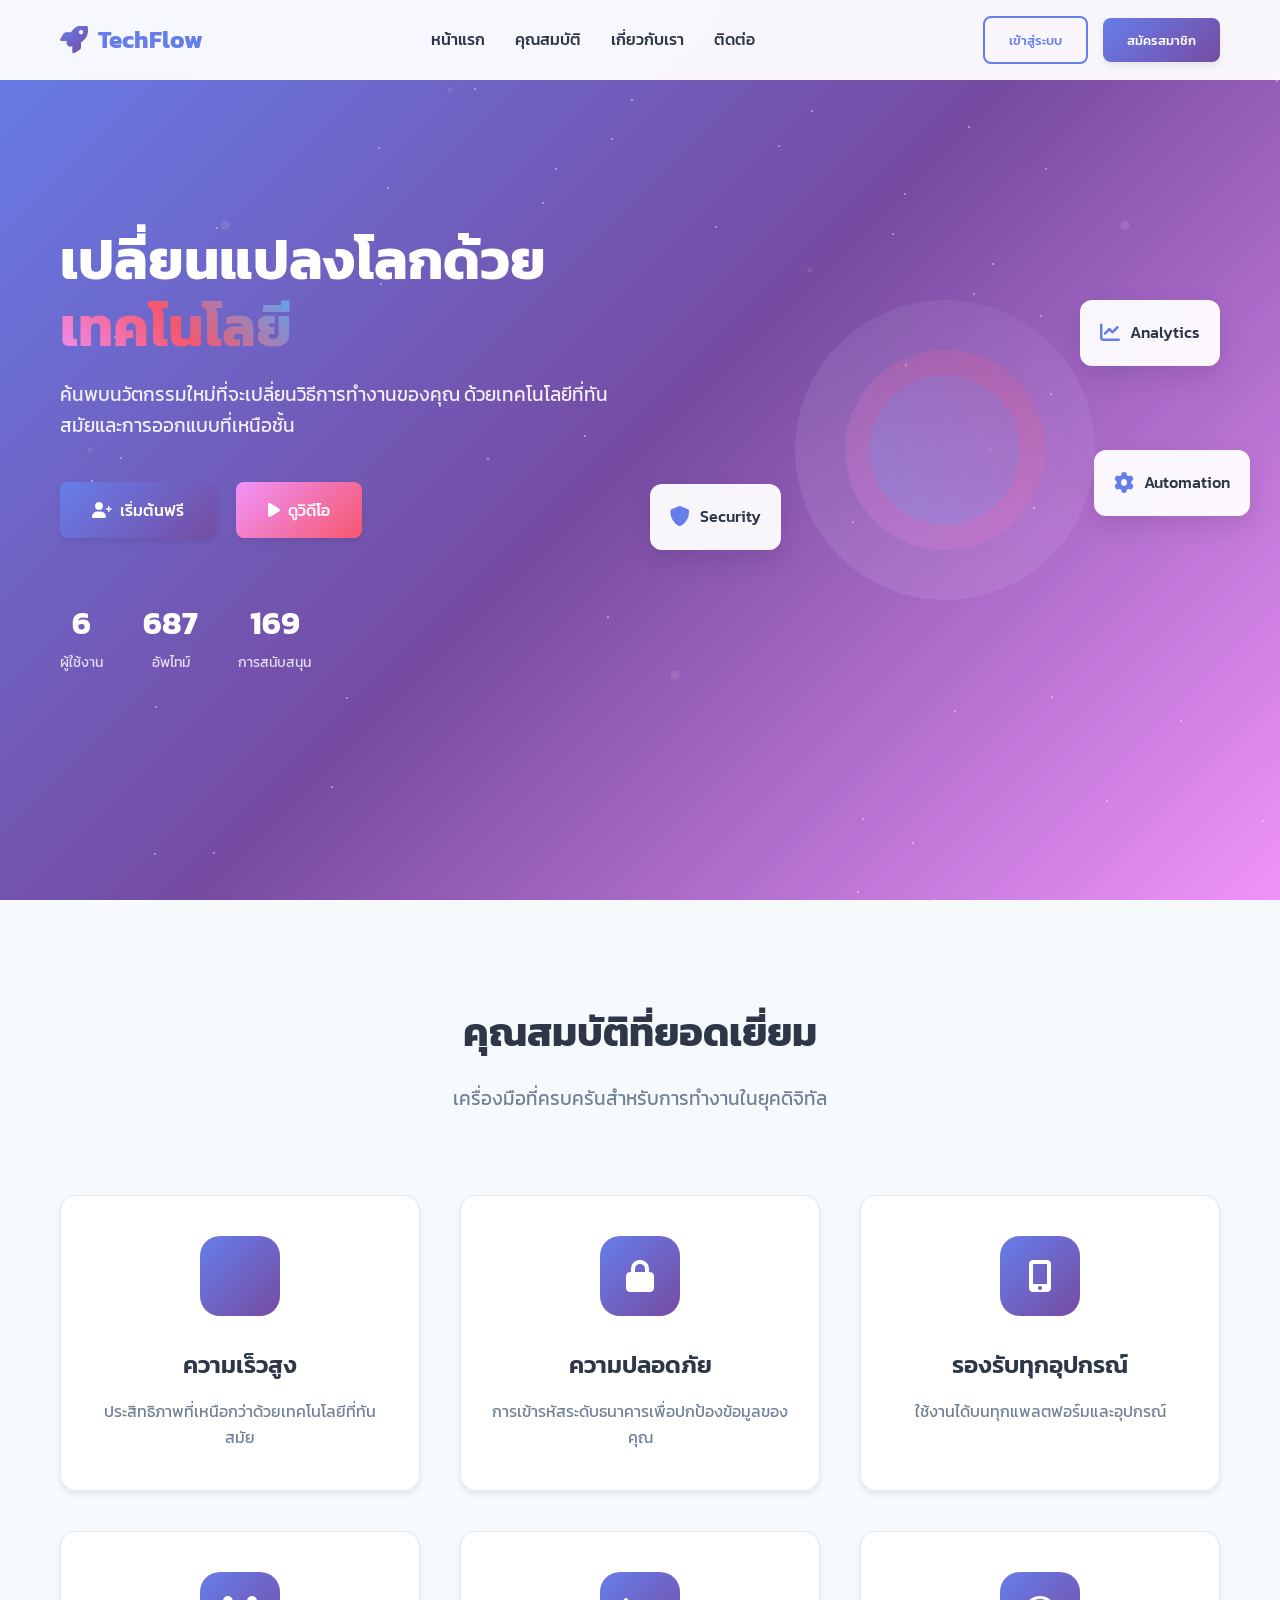
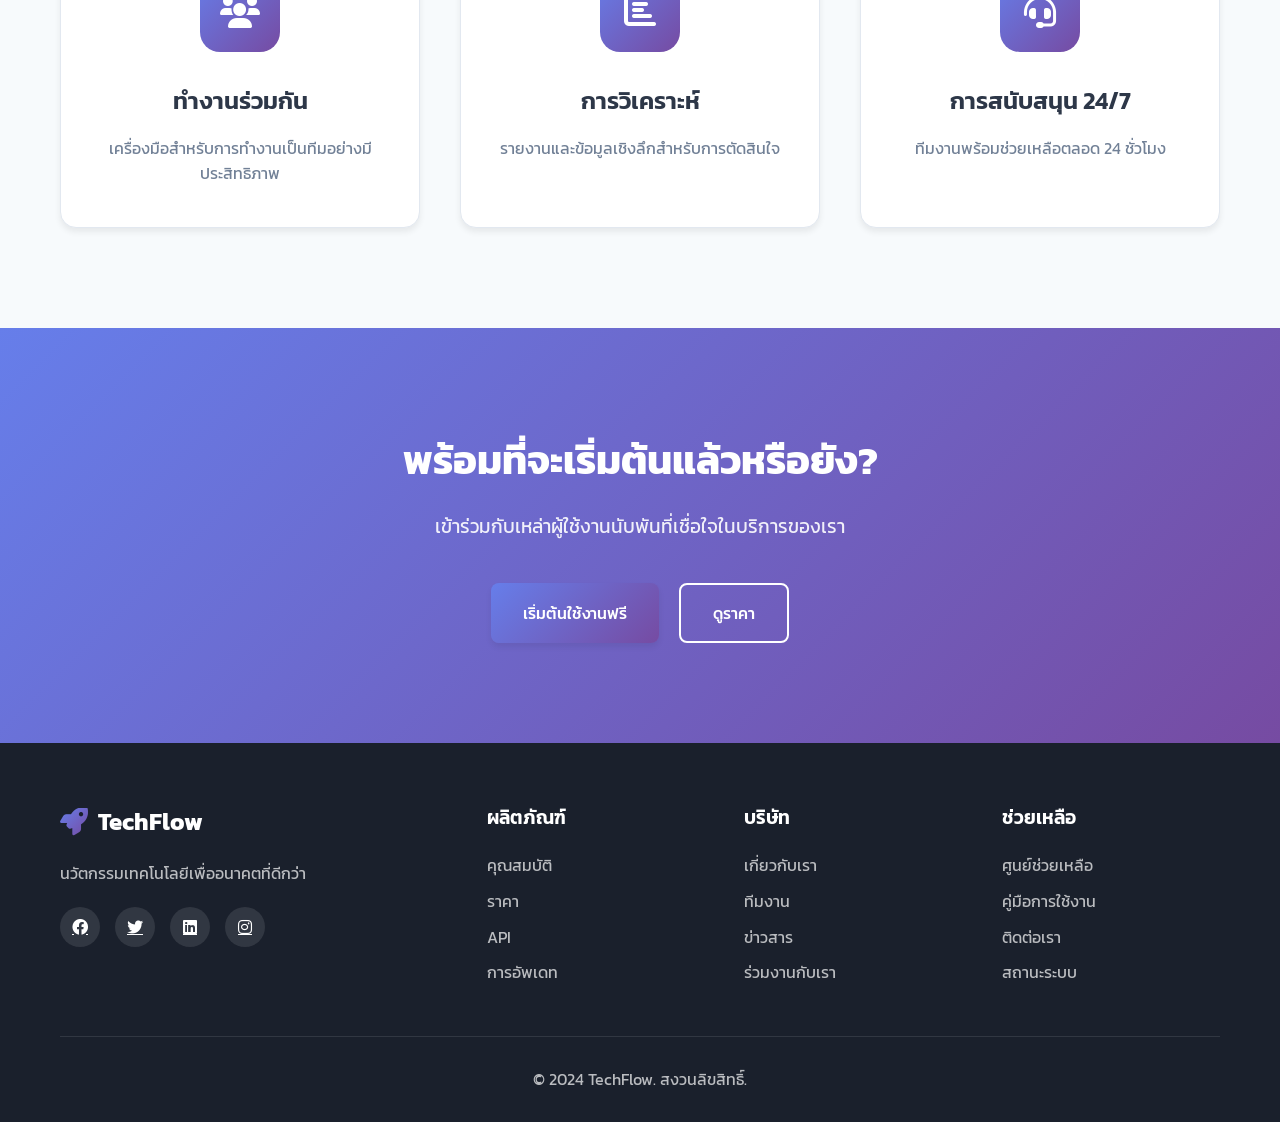
==== commit f1182c53: "Create landing page with modern design, authentication, and responsive layout Co-authored-by: slotki" ====
--- a/index.html
+++ b/index.html
@@ -3,17 +3,18 @@
 <head>
     <meta charset="UTF-8">
     <meta name="viewport" content="width=device-width, initial-scale=1.0">
-    <title>Welcome - Beautiful Landing Page</title>
+    <title>Welcome - เข้าสู่โลกแห่งนวัตกรรม</title>
     <link rel="stylesheet" href="styles.css">
-    <link href="https://fonts.googleapis.com/css2?family=Inter:wght@300;400;500;600;700&display=swap" rel="stylesheet">
-    <link href="https://cdnjs.cloudflare.com/ajax/libs/font-awesome/6.4.0/css/all.min.css" rel="stylesheet">
+    <link href="https://cdnjs.cloudflare.com/ajax/libs/font-awesome/6.0.0/css/all.min.css" rel="stylesheet">
+    <link href="https://fonts.googleapis.com/css2?family=Kanit:wght@300;400;500;600;700&display=swap" rel="stylesheet">
 </head>
 <body>
     <!-- Navigation -->
     <nav class="navbar">
         <div class="nav-container">
             <div class="nav-logo">
-                <h2>BrandName</h2>
+                <i class="fas fa-rocket"></i>
+                <span>TechFlow</span>
             </div>
             <div class="nav-menu">
                 <a href="#home" class="nav-link">หน้าแรก</a>
@@ -22,8 +23,8 @@
                 <a href="#contact" class="nav-link">ติดต่อ</a>
             </div>
             <div class="nav-auth">
-                <button class="btn-login" onclick="openLoginModal()">เข้าสู่ระบบ</button>
-                <button class="btn-signup" onclick="openSignupModal()">สมัครสมาชิก</button>
+                <button class="btn btn-outline" onclick="openModal('login')">เข้าสู่ระบบ</button>
+                <button class="btn btn-primary" onclick="openModal('signup')">สมัครสมาชิก</button>
             </div>
             <div class="hamburger">
                 <span></span>
@@ -37,55 +38,56 @@
     <section id="home" class="hero">
         <div class="hero-container">
             <div class="hero-content">
-                <h1 class="hero-title">สร้างอนาคตที่ดีกว่า<br><span class="gradient-text">ด้วยเทคโนโลยี</span></h1>
+                <h1 class="hero-title">
+                    เปลี่ยนแปลงโลกด้วย
+                    <span class="gradient-text">เทคโนโลยี</span>
+                </h1>
                 <p class="hero-description">
-                    แพลตฟอร์มที่จะเปลี่ยนวิธีการทำงานของคุณให้ง่ายและมีประสิทธิภาพมากขึ้น 
-                    พร้อมฟีเจอร์ที่ทันสมัยและการใช้งานที่เข้าใจง่าย
+                    ค้นพบนวัตกรรมใหม่ที่จะเปลี่ยนวิธีการทำงานของคุณ 
+                    ด้วยเทคโนโลยีที่ทันสมัยและการออกแบบที่เหนือชั้น
                 </p>
-                <div class="hero-actions">
-                    <button class="btn-primary" onclick="openSignupModal()">
-                        <i class="fas fa-rocket"></i>
-                        เริ่มต้นใช้งานฟรี
-                    </button>
-                    <button class="btn-secondary">
+                <div class="hero-buttons">
+                    <button class="btn btn-primary btn-large" onclick="openModal('signup')">
+                        <i class="fas fa-user-plus"></i>
+                        เริ่มต้นฟรี
+                    </button>
+                    <button class="btn btn-secondary btn-large">
                         <i class="fas fa-play"></i>
-                        ดูการทำงาน
+                        ดูวิดีโอ
                     </button>
                 </div>
                 <div class="hero-stats">
                     <div class="stat">
-                        <h3>10,000+</h3>
-                        <p>ผู้ใช้งาน</p>
+                        <span class="stat-number">10K+</span>
+                        <span class="stat-label">ผู้ใช้งาน</span>
                     </div>
                     <div class="stat">
-                        <h3>99.9%</h3>
-                        <p>เวลาใช้งาน</p>
+                        <span class="stat-number">99.9%</span>
+                        <span class="stat-label">อัพไทม์</span>
                     </div>
                     <div class="stat">
-                        <h3>24/7</h3>
-                        <p>ซัพพอร์ต</p>
+                        <span class="stat-number">24/7</span>
+                        <span class="stat-label">การสนับสนุน</span>
                     </div>
                 </div>
             </div>
             <div class="hero-image">
                 <div class="floating-card card-1">
                     <i class="fas fa-chart-line"></i>
-                    <h4>เพิ่มประสิทธิภาพ</h4>
-                    <p>+150%</p>
+                    <span>Analytics</span>
                 </div>
                 <div class="floating-card card-2">
                     <i class="fas fa-shield-alt"></i>
-                    <h4>ปลอดภัย 100%</h4>
-                    <p>SSL Secured</p>
+                    <span>Security</span>
                 </div>
                 <div class="floating-card card-3">
-                    <i class="fas fa-users"></i>
-                    <h4>ทีมงาน</h4>
-                    <p>1000+ คน</p>
+                    <i class="fas fa-cog"></i>
+                    <span>Automation</span>
                 </div>
                 <div class="hero-graphic">
-                    <div class="graphic-circle"></div>
-                    <div class="graphic-dots"></div>
+                    <div class="circle circle-1"></div>
+                    <div class="circle circle-2"></div>
+                    <div class="circle circle-3"></div>
                 </div>
             </div>
         </div>
@@ -95,37 +97,51 @@
     <section id="features" class="features">
         <div class="container">
             <div class="section-header">
-                <h2>ทำไมต้องเลือกเรา?</h2>
-                <p>คุณสมบัติที่ทำให้เราแตกต่างจากผู้อื่น</p>
+                <h2>คุณสมบัติที่ยอดเยี่ยม</h2>
+                <p>เครื่องมือที่ครบครันสำหรับการทำงานในยุคดิจิทัล</p>
             </div>
             <div class="features-grid">
                 <div class="feature-card">
                     <div class="feature-icon">
-                        <i class="fas fa-bolt"></i>
-                    </div>
-                    <h3>รวดเร็วเหนือใคร</h3>
-                    <p>ประมวลผลข้อมูลได้เร็วกว่าปกติ 10 เท่า ด้วยเทคโนโลยี AI ล่าสุด</p>
+                        <i class="fas fa-lightning-bolt"></i>
+                    </div>
+                    <h3>ความเร็วสูง</h3>
+                    <p>ประสิทธิภาพที่เหนือกว่าด้วยเทคโนโลยีที่ทันสมัย</p>
                 </div>
                 <div class="feature-card">
                     <div class="feature-icon">
                         <i class="fas fa-lock"></i>
                     </div>
-                    <h3>ปลอดภัยสูงสุด</h3>
-                    <p>เข้ารหัสข้อมูลระดับธนาคาร พร้อมระบบรักษาความปลอดภัยที่ได้มาตรฐาน</p>
+                    <h3>ความปลอดภัย</h3>
+                    <p>การเข้ารหัสระดับธนาคารเพื่อปกป้องข้อมูลของคุณ</p>
                 </div>
                 <div class="feature-card">
                     <div class="feature-icon">
                         <i class="fas fa-mobile-alt"></i>
                     </div>
-                    <h3>ใช้งานง่าย</h3>
-                    <p>ออกแบบให้ใช้งานง่าย ไม่ซับซ้อน รองรับทุกอุปกรณ์</p>
+                    <h3>รองรับทุกอุปกรณ์</h3>
+                    <p>ใช้งานได้บนทุกแพลตฟอร์มและอุปกรณ์</p>
+                </div>
+                <div class="feature-card">
+                    <div class="feature-icon">
+                        <i class="fas fa-users"></i>
+                    </div>
+                    <h3>ทำงานร่วมกัน</h3>
+                    <p>เครื่องมือสำหรับการทำงานเป็นทีมอย่างมีประสิทธิภาพ</p>
+                </div>
+                <div class="feature-card">
+                    <div class="feature-icon">
+                        <i class="fas fa-chart-bar"></i>
+                    </div>
+                    <h3>การวิเคราะห์</h3>
+                    <p>รายงานและข้อมูลเชิงลึกสำหรับการตัดสินใจ</p>
                 </div>
                 <div class="feature-card">
                     <div class="feature-icon">
                         <i class="fas fa-headset"></i>
                     </div>
-                    <h3>ซัพพอร์ต 24/7</h3>
-                    <p>ทีมงานผู้เชี่ยวชาญพร้อมให้คำปรึกษาและแก้ไขปัญหาตลอด 24 ชั่วโมง</p>
+                    <h3>การสนับสนุน 24/7</h3>
+                    <p>ทีมงานพร้อมช่วยเหลือตลอด 24 ชั่วโมง</p>
                 </div>
             </div>
         </div>
@@ -136,13 +152,13 @@
         <div class="container">
             <div class="cta-content">
                 <h2>พร้อมที่จะเริ่มต้นแล้วหรือยัง?</h2>
-                <p>เริ่มใช้งานฟรีวันนี้ ไม่ต้องผูกมัดสัญญา ยกเลิกได้ทุกเมื่อ</p>
-                <div class="cta-actions">
-                    <button class="btn-primary" onclick="openSignupModal()">
-                        สมัครสมาชิกฟรี
-                    </button>
-                    <button class="btn-outline">
-                        ติดต่อฝ่ายขาย
+                <p>เข้าร่วมกับเหล่าผู้ใช้งานนับพันที่เชื่อใจในบริการของเรา</p>
+                <div class="cta-buttons">
+                    <button class="btn btn-primary btn-large" onclick="openModal('signup')">
+                        เริ่มต้นใช้งานฟรี
+                    </button>
+                    <button class="btn btn-outline btn-large">
+                        ดูราคา
                     </button>
                 </div>
             </div>
@@ -153,146 +169,114 @@
     <footer class="footer">
         <div class="container">
             <div class="footer-content">
-                <div class="footer-section">
-                    <h3>BrandName</h3>
-                    <p>สร้างอนาคตที่ดีกว่าด้วยเทคโนโลยี</p>
+                <div class="footer-brand">
+                    <div class="footer-logo">
+                        <i class="fas fa-rocket"></i>
+                        <span>TechFlow</span>
+                    </div>
+                    <p>นวัตกรรมเทคโนโลยีเพื่ออนาคตที่ดีกว่า</p>
                     <div class="social-links">
-                        <a href="#"><i class="fab fa-facebook-f"></i></a>
+                        <a href="#"><i class="fab fa-facebook"></i></a>
                         <a href="#"><i class="fab fa-twitter"></i></a>
+                        <a href="#"><i class="fab fa-linkedin"></i></a>
                         <a href="#"><i class="fab fa-instagram"></i></a>
-                        <a href="#"><i class="fab fa-linkedin-in"></i></a>
-                    </div>
-                </div>
-                <div class="footer-section">
-                    <h4>ผลิตภัณฑ์</h4>
-                    <ul>
-                        <li><a href="#">คุณสมบัติ</a></li>
-                        <li><a href="#">ราคา</a></li>
-                        <li><a href="#">API</a></li>
-                        <li><a href="#">เอกสาร</a></li>
-                    </ul>
-                </div>
-                <div class="footer-section">
-                    <h4>บริษัท</h4>
-                    <ul>
-                        <li><a href="#">เกี่ยวกับเรา</a></li>
-                        <li><a href="#">ทีมงาน</a></li>
-                        <li><a href="#">ข่าวสาร</a></li>
-                        <li><a href="#">ร่วมงานกับเรา</a></li>
-                    </ul>
-                </div>
-                <div class="footer-section">
-                    <h4>ช่วยเหลือ</h4>
-                    <ul>
-                        <li><a href="#">ศูนย์ช่วยเหลือ</a></li>
-                        <li><a href="#">ติดต่อเรา</a></li>
-                        <li><a href="#">สถานะระบบ</a></li>
-                        <li><a href="#">รายงานปัญหา</a></li>
-                    </ul>
+                    </div>
+                </div>
+                <div class="footer-links">
+                    <div class="footer-column">
+                        <h4>ผลิตภัณฑ์</h4>
+                        <a href="#">คุณสมบัติ</a>
+                        <a href="#">ราคา</a>
+                        <a href="#">API</a>
+                        <a href="#">การอัพเดท</a>
+                    </div>
+                    <div class="footer-column">
+                        <h4>บริษัท</h4>
+                        <a href="#">เกี่ยวกับเรา</a>
+                        <a href="#">ทีมงาน</a>
+                        <a href="#">ข่าวสาร</a>
+                        <a href="#">ร่วมงานกับเรา</a>
+                    </div>
+                    <div class="footer-column">
+                        <h4>ช่วยเหลือ</h4>
+                        <a href="#">ศูนย์ช่วยเหลือ</a>
+                        <a href="#">คู่มือการใช้งาน</a>
+                        <a href="#">ติดต่อเรา</a>
+                        <a href="#">สถานะระบบ</a>
+                    </div>
                 </div>
             </div>
             <div class="footer-bottom">
-                <p>&copy; 2024 BrandName. สงวนลิขสิทธิ์.</p>
+                <p>&copy; 2024 TechFlow. สงวนลิขสิทธิ์.</p>
             </div>
         </div>
     </footer>
 
-    <!-- Login Modal -->
-    <div id="loginModal" class="modal">
+    <!-- Modal for Login/Signup -->
+    <div id="modal" class="modal">
         <div class="modal-content">
-            <div class="modal-header">
+            <span class="close">&times;</span>
+            
+            <!-- Login Form -->
+            <div id="loginForm" class="auth-form">
                 <h2>เข้าสู่ระบบ</h2>
-                <span class="close" onclick="closeLoginModal()">&times;</span>
-            </div>
-            <form class="auth-form">
-                <div class="form-group">
-                    <label for="loginEmail">อีเมล</label>
-                    <input type="email" id="loginEmail" required>
-                </div>
-                <div class="form-group">
-                    <label for="loginPassword">รหัสผ่าน</label>
-                    <input type="password" id="loginPassword" required>
-                </div>
-                <div class="form-options">
-                    <label class="checkbox">
-                        <input type="checkbox">
-                        <span class="checkmark"></span>
-                        จำรหัสผ่าน
-                    </label>
-                    <a href="#" class="forgot-password">ลืมรหัสผ่าน?</a>
-                </div>
-                <button type="submit" class="btn-primary full-width">เข้าสู่ระบบ</button>
-                <div class="divider">
-                    <span>หรือ</span>
-                </div>
-                <button type="button" class="btn-social google">
-                    <i class="fab fa-google"></i>
-                    เข้าสู่ระบบด้วย Google
-                </button>
-                <button type="button" class="btn-social facebook">
-                    <i class="fab fa-facebook-f"></i>
-                    เข้าสู่ระบบด้วย Facebook
-                </button>
-                <p class="auth-switch">
-                    ยังไม่มีบัญชี? <a href="#" onclick="switchToSignup()">สมัครสมาชิก</a>
-                </p>
-            </form>
-        </div>
-    </div>
-
-    <!-- Signup Modal -->
-    <div id="signupModal" class="modal">
-        <div class="modal-content">
-            <div class="modal-header">
+                <form>
+                    <div class="form-group">
+                        <label for="loginEmail">อีเมล</label>
+                        <input type="email" id="loginEmail" required>
+                    </div>
+                    <div class="form-group">
+                        <label for="loginPassword">รหัสผ่าน</label>
+                        <input type="password" id="loginPassword" required>
+                    </div>
+                    <div class="form-options">
+                        <label class="checkbox">
+                            <input type="checkbox">
+                            <span class="checkmark"></span>
+                            จดจำฉันไว้
+                        </label>
+                        <a href="#" class="forgot-password">ลืมรหัสผ่าน?</a>
+                    </div>
+                    <button type="submit" class="btn btn-primary btn-full">เข้าสู่ระบบ</button>
+                </form>
+                <div class="auth-switch">
+                    <p>ยังไม่มีบัญชี? <a href="#" onclick="switchForm('signup')">สมัครสมาชิก</a></p>
+                </div>
+            </div>
+
+            <!-- Signup Form -->
+            <div id="signupForm" class="auth-form" style="display: none;">
                 <h2>สมัครสมาชิก</h2>
-                <span class="close" onclick="closeSignupModal()">&times;</span>
-            </div>
-            <form class="auth-form">
-                <div class="form-row">
-                    <div class="form-group">
-                        <label for="firstName">ชื่อ</label>
-                        <input type="text" id="firstName" required>
-                    </div>
-                    <div class="form-group">
-                        <label for="lastName">นามสกุล</label>
-                        <input type="text" id="lastName" required>
-                    </div>
-                </div>
-                <div class="form-group">
-                    <label for="signupEmail">อีเมล</label>
-                    <input type="email" id="signupEmail" required>
-                </div>
-                <div class="form-group">
-                    <label for="signupPassword">รหัสผ่าน</label>
-                    <input type="password" id="signupPassword" required>
-                </div>
-                <div class="form-group">
-                    <label for="confirmPassword">ยืนยันรหัสผ่าน</label>
-                    <input type="password" id="confirmPassword" required>
-                </div>
-                <div class="form-options">
-                    <label class="checkbox">
-                        <input type="checkbox" required>
-                        <span class="checkmark"></span>
-                        ฉันยอมรับ <a href="#">เงื่อนไขการใช้งาน</a> และ <a href="#">นโยบายความเป็นส่วนตัว</a>
-                    </label>
-                </div>
-                <button type="submit" class="btn-primary full-width">สมัครสมาชิก</button>
-                <div class="divider">
-                    <span>หรือ</span>
-                </div>
-                <button type="button" class="btn-social google">
-                    <i class="fab fa-google"></i>
-                    สมัครด้วย Google
-                </button>
-                <button type="button" class="btn-social facebook">
-                    <i class="fab fa-facebook-f"></i>
-                    สมัครด้วย Facebook
-                </button>
-                <p class="auth-switch">
-                    มีบัญชีอยู่แล้ว? <a href="#" onclick="switchToLogin()">เข้าสู่ระบบ</a>
-                </p>
-            </form>
+                <form>
+                    <div class="form-group">
+                        <label for="signupName">ชื่อ-นามสกุล</label>
+                        <input type="text" id="signupName" required>
+                    </div>
+                    <div class="form-group">
+                        <label for="signupEmail">อีเมล</label>
+                        <input type="email" id="signupEmail" required>
+                    </div>
+                    <div class="form-group">
+                        <label for="signupPassword">รหัสผ่าน</label>
+                        <input type="password" id="signupPassword" required>
+                    </div>
+                    <div class="form-group">
+                        <label for="confirmPassword">ยืนยันรหัสผ่าน</label>
+                        <input type="password" id="confirmPassword" required>
+                    </div>
+                    <div class="form-options">
+                        <label class="checkbox">
+                            <input type="checkbox" required>
+                            <span class="checkmark"></span>
+                            ฉันยอมรับ <a href="#">ข้อกำหนดการใช้งาน</a>
+                        </label>
+                    </div>
+                    <button type="submit" class="btn btn-primary btn-full">สมัครสมาชิก</button>
+                </form>
+                <div class="auth-switch">
+                    <p>มีบัญชีอยู่แล้ว? <a href="#" onclick="switchForm('login')">เข้าสู่ระบบ</a></p>
+                </div>
+            </div>
         </div>
     </div>
 
--- a/styles.css
+++ b/styles.css
@@ -1,21 +1,123 @@
-/* Reset and base styles */
+/* Reset and Base Styles */
 * {
     margin: 0;
     padding: 0;
     box-sizing: border-box;
 }
 
+:root {
+    --primary-color: #667eea;
+    --primary-dark: #5a6fd8;
+    --secondary-color: #764ba2;
+    --accent-color: #f093fb;
+    --text-primary: #2d3748;
+    --text-secondary: #718096;
+    --text-light: #ffffff;
+    --bg-primary: #ffffff;
+    --bg-secondary: #f7fafc;
+    --bg-dark: #1a202c;
+    --border-color: #e2e8f0;
+    --shadow-light: 0 4px 6px rgba(0, 0, 0, 0.07);
+    --shadow-medium: 0 10px 25px rgba(0, 0, 0, 0.1);
+    --shadow-heavy: 0 20px 40px rgba(0, 0, 0, 0.15);
+    --gradient-primary: linear-gradient(135deg, #667eea 0%, #764ba2 100%);
+    --gradient-secondary: linear-gradient(135deg, #f093fb 0%, #f5576c 100%);
+    --gradient-background: linear-gradient(135deg, #667eea 0%, #764ba2 50%, #f093fb 100%);
+}
+
 body {
-    font-family: 'Inter', sans-serif;
+    font-family: 'Kanit', sans-serif;
     line-height: 1.6;
-    color: #333;
+    color: var(--text-primary);
     overflow-x: hidden;
 }
 
+/* Smooth scrolling */
+html {
+    scroll-behavior: smooth;
+}
+
+/* Container */
 .container {
     max-width: 1200px;
     margin: 0 auto;
     padding: 0 20px;
+}
+
+/* Buttons */
+.btn {
+    display: inline-flex;
+    align-items: center;
+    gap: 8px;
+    padding: 12px 24px;
+    border: none;
+    border-radius: 8px;
+    font-family: inherit;
+    font-weight: 500;
+    text-decoration: none;
+    cursor: pointer;
+    transition: all 0.3s ease;
+    position: relative;
+    overflow: hidden;
+}
+
+.btn::before {
+    content: '';
+    position: absolute;
+    top: 0;
+    left: -100%;
+    width: 100%;
+    height: 100%;
+    background: linear-gradient(90deg, transparent, rgba(255,255,255,0.2), transparent);
+    transition: left 0.5s;
+}
+
+.btn:hover::before {
+    left: 100%;
+}
+
+.btn-primary {
+    background: var(--gradient-primary);
+    color: var(--text-light);
+    box-shadow: var(--shadow-light);
+}
+
+.btn-primary:hover {
+    transform: translateY(-2px);
+    box-shadow: var(--shadow-medium);
+}
+
+.btn-secondary {
+    background: var(--gradient-secondary);
+    color: var(--text-light);
+    box-shadow: var(--shadow-light);
+}
+
+.btn-secondary:hover {
+    transform: translateY(-2px);
+    box-shadow: var(--shadow-medium);
+}
+
+.btn-outline {
+    background: transparent;
+    color: var(--primary-color);
+    border: 2px solid var(--primary-color);
+}
+
+.btn-outline:hover {
+    background: var(--primary-color);
+    color: var(--text-light);
+    transform: translateY(-2px);
+}
+
+.btn-large {
+    padding: 16px 32px;
+    font-size: 16px;
+}
+
+.btn-full {
+    width: 100%;
+    justify-content: center;
 }
 
 /* Navigation */
@@ -25,9 +127,14 @@
     width: 100%;
     background: rgba(255, 255, 255, 0.95);
     backdrop-filter: blur(10px);
-    border-bottom: 1px solid rgba(0, 0, 0, 0.1);
     z-index: 1000;
+    padding: 1rem 0;
     transition: all 0.3s ease;
+}
+
+.navbar.scrolled {
+    background: rgba(255, 255, 255, 0.98);
+    box-shadow: var(--shadow-light);
 }
 
 .nav-container {
@@ -37,92 +144,95 @@
     display: flex;
     justify-content: space-between;
     align-items: center;
-    height: 70px;
-}
-
-.nav-logo h2 {
-    background: linear-gradient(135deg, #667eea 0%, #764ba2 100%);
+}
+
+.nav-logo {
+    display: flex;
+    align-items: center;
+    gap: 10px;
+    font-size: 24px;
+    font-weight: 700;
+    color: var(--primary-color);
+}
+
+.nav-logo i {
+    font-size: 28px;
+    background: var(--gradient-primary);
     -webkit-background-clip: text;
     -webkit-text-fill-color: transparent;
     background-clip: text;
-    font-weight: 700;
 }
 
 .nav-menu {
     display: flex;
-    list-style: none;
     gap: 30px;
 }
 
 .nav-link {
     text-decoration: none;
-    color: #333;
+    color: var(--text-primary);
     font-weight: 500;
     transition: color 0.3s ease;
+    position: relative;
+}
+
+.nav-link::after {
+    content: '';
+    position: absolute;
+    bottom: -5px;
+    left: 0;
+    width: 0;
+    height: 2px;
+    background: var(--gradient-primary);
+    transition: width 0.3s ease;
 }
 
 .nav-link:hover {
-    color: #667eea;
+    color: var(--primary-color);
+}
+
+.nav-link:hover::after {
+    width: 100%;
 }
 
 .nav-auth {
     display: flex;
     gap: 15px;
-}
-
-.btn-login {
-    background: transparent;
-    border: 2px solid #667eea;
-    color: #667eea;
-    padding: 10px 20px;
-    border-radius: 25px;
-    cursor: pointer;
-    font-weight: 500;
-    transition: all 0.3s ease;
-}
-
-.btn-login:hover {
-    background: #667eea;
-    color: white;
-}
-
-.btn-signup {
-    background: linear-gradient(135deg, #667eea 0%, #764ba2 100%);
-    border: none;
-    color: white;
-    padding: 10px 20px;
-    border-radius: 25px;
-    cursor: pointer;
-    font-weight: 500;
-    transition: all 0.3s ease;
-}
-
-.btn-signup:hover {
-    transform: translateY(-2px);
-    box-shadow: 0 10px 20px rgba(102, 126, 234, 0.3);
+    align-items: center;
 }
 
 .hamburger {
     display: none;
     flex-direction: column;
     cursor: pointer;
+    gap: 4px;
 }
 
 .hamburger span {
     width: 25px;
     height: 3px;
-    background: #333;
-    margin: 3px 0;
+    background: var(--text-primary);
     transition: 0.3s;
 }
 
 /* Hero Section */
 .hero {
-    padding: 120px 0 80px;
-    background: linear-gradient(135deg, #f5f7fa 0%, #c3cfe2 100%);
     min-height: 100vh;
-    display: flex;
-    align-items: center;
+    background: var(--gradient-background);
+    display: flex;
+    align-items: center;
+    position: relative;
+    overflow: hidden;
+}
+
+.hero::before {
+    content: '';
+    position: absolute;
+    top: 0;
+    left: 0;
+    right: 0;
+    bottom: 0;
+    background: url('data:image/svg+xml,<svg xmlns="http://www.w3.org/2000/svg" viewBox="0 0 100 100"><defs><pattern id="grain" width="100" height="100" patternUnits="userSpaceOnUse"><circle cx="25" cy="25" r="0.5" fill="%23ffffff" opacity="0.1"/><circle cx="75" cy="75" r="0.5" fill="%23ffffff" opacity="0.1"/><circle cx="50" cy="10" r="0.3" fill="%23ffffff" opacity="0.1"/><circle cx="10" cy="50" r="0.3" fill="%23ffffff" opacity="0.1"/><circle cx="90" cy="30" r="0.3" fill="%23ffffff" opacity="0.1"/></pattern></defs><rect width="100" height="100" fill="url(%23grain)"/></svg>');
 }
 
 .hero-container {
@@ -133,74 +243,46 @@
     grid-template-columns: 1fr 1fr;
     gap: 60px;
     align-items: center;
+    position: relative;
+    z-index: 1;
+}
+
+.hero-content {
+    animation: fadeInUp 1s ease-out;
 }
 
 .hero-title {
     font-size: 3.5rem;
     font-weight: 700;
+    line-height: 1.2;
     margin-bottom: 20px;
-    line-height: 1.2;
+    color: var(--text-light);
 }
 
 .gradient-text {
-    background: linear-gradient(135deg, #667eea 0%, #764ba2 100%);
+    background: linear-gradient(45deg, #f093fb, #f5576c, #4facfe);
     -webkit-background-clip: text;
     -webkit-text-fill-color: transparent;
     background-clip: text;
+    animation: gradientShift 3s ease-in-out infinite;
+}
+
+@keyframes gradientShift {
+    0%, 100% { background-position: 0% 50%; }
+    50% { background-position: 100% 50%; }
 }
 
 .hero-description {
     font-size: 1.2rem;
-    color: #666;
+    color: rgba(255, 255, 255, 0.9);
     margin-bottom: 40px;
-    line-height: 1.8;
-}
-
-.hero-actions {
+    line-height: 1.6;
+}
+
+.hero-buttons {
     display: flex;
     gap: 20px;
-    margin-bottom: 50px;
-}
-
-.btn-primary {
-    background: linear-gradient(135deg, #667eea 0%, #764ba2 100%);
-    border: none;
-    color: white;
-    padding: 15px 30px;
-    border-radius: 30px;
-    cursor: pointer;
-    font-weight: 600;
-    font-size: 1rem;
-    display: flex;
-    align-items: center;
-    gap: 10px;
-    transition: all 0.3s ease;
-}
-
-.btn-primary:hover {
-    transform: translateY(-3px);
-    box-shadow: 0 15px 30px rgba(102, 126, 234, 0.4);
-}
-
-.btn-secondary {
-    background: transparent;
-    border: 2px solid #667eea;
-    color: #667eea;
-    padding: 15px 30px;
-    border-radius: 30px;
-    cursor: pointer;
-    font-weight: 600;
-    font-size: 1rem;
-    display: flex;
-    align-items: center;
-    gap: 10px;
-    transition: all 0.3s ease;
-}
-
-.btn-secondary:hover {
-    background: #667eea;
-    color: white;
-    transform: translateY(-3px);
+    margin-bottom: 60px;
 }
 
 .hero-stats {
@@ -212,260 +294,275 @@
     text-align: center;
 }
 
-.stat h3 {
+.stat-number {
+    display: block;
     font-size: 2rem;
     font-weight: 700;
-    color: #667eea;
-    margin-bottom: 5px;
-}
-
-.stat p {
-    color: #666;
-    font-weight: 500;
+    color: var(--text-light);
+}
+
+.stat-label {
+    font-size: 0.9rem;
+    color: rgba(255, 255, 255, 0.8);
 }
 
 /* Hero Image */
 .hero-image {
     position: relative;
-    height: 500px;
-}
-
-.floating-card {
+    display: flex;
+    justify-content: center;
+    align-items: center;
+    animation: fadeInRight 1s ease-out 0.3s both;
+}
+
+.hero-graphic {
+    position: relative;
+    width: 400px;
+    height: 400px;
+}
+
+.circle {
     position: absolute;
-    background: white;
-    border-radius: 15px;
-    padding: 20px;
-    box-shadow: 0 10px 30px rgba(0, 0, 0, 0.1);
+    border-radius: 50%;
     animation: float 6s ease-in-out infinite;
 }
 
-.floating-card i {
-    font-size: 2rem;
-    color: #667eea;
-    margin-bottom: 10px;
-}
-
-.floating-card h4 {
-    font-size: 1.1rem;
-    margin-bottom: 5px;
-}
-
-.floating-card p {
-    color: #666;
-    font-weight: 600;
-}
-
-.card-1 {
+.circle-1 {
+    width: 300px;
+    height: 300px;
+    background: linear-gradient(45deg, rgba(255,255,255,0.1), rgba(255,255,255,0.05));
     top: 50px;
     left: 50px;
     animation-delay: 0s;
 }
 
-.card-2 {
-    top: 150px;
-    right: 100px;
+.circle-2 {
+    width: 200px;
+    height: 200px;
+    background: linear-gradient(45deg, rgba(240,147,251,0.2), rgba(245,87,108,0.2));
+    top: 100px;
+    left: 100px;
     animation-delay: 2s;
 }
 
-.card-3 {
-    bottom: 100px;
-    left: 100px;
-    animation-delay: 4s;
-}
-
-.hero-graphic {
-    position: absolute;
-    top: 50%;
-    left: 50%;
-    transform: translate(-50%, -50%);
-    z-index: -1;
-}
-
-.graphic-circle {
-    width: 300px;
-    height: 300px;
-    border: 2px solid #667eea;
-    border-radius: 50%;
-    opacity: 0.3;
-    animation: rotate 20s linear infinite;
-}
-
-.graphic-dots {
-    position: absolute;
-    top: 50%;
-    left: 50%;
-    transform: translate(-50%, -50%);
+.circle-3 {
     width: 150px;
     height: 150px;
-    background: radial-gradient(circle, #667eea 2px, transparent 2px);
-    background-size: 20px 20px;
-    opacity: 0.4;
-    animation: pulse 4s ease-in-out infinite;
+    background: linear-gradient(45deg, rgba(79,172,254,0.2), rgba(102,126,234,0.2));
+    top: 125px;
+    left: 125px;
+    animation-delay: 4s;
+}
+
+.floating-card {
+    position: absolute;
+    background: rgba(255, 255, 255, 0.95);
+    backdrop-filter: blur(10px);
+    padding: 20px;
+    border-radius: 12px;
+    box-shadow: var(--shadow-medium);
+    display: flex;
+    align-items: center;
+    gap: 10px;
+    font-weight: 500;
+    color: var(--text-primary);
+    animation: float 4s ease-in-out infinite;
+}
+
+.card-1 {
+    top: 50px;
+    right: 0;
+    animation-delay: 0s;
+}
+
+.card-2 {
+    bottom: 100px;
+    left: -20px;
+    animation-delay: 1.5s;
+}
+
+.card-3 {
+    top: 200px;
+    right: -30px;
+    animation-delay: 3s;
+}
+
+.floating-card i {
+    font-size: 20px;
+    color: var(--primary-color);
+}
+
+@keyframes float {
+    0%, 100% { transform: translateY(0px); }
+    50% { transform: translateY(-20px); }
+}
+
+@keyframes fadeInUp {
+    from {
+        opacity: 0;
+        transform: translateY(30px);
+    }
+    to {
+        opacity: 1;
+        transform: translateY(0);
+    }
+}
+
+@keyframes fadeInRight {
+    from {
+        opacity: 0;
+        transform: translateX(30px);
+    }
+    to {
+        opacity: 1;
+        transform: translateX(0);
+    }
 }
 
 /* Features Section */
 .features {
     padding: 100px 0;
-    background: white;
+    background: var(--bg-secondary);
 }
 
 .section-header {
     text-align: center;
-    margin-bottom: 60px;
+    margin-bottom: 80px;
 }
 
 .section-header h2 {
     font-size: 2.5rem;
     font-weight: 700;
     margin-bottom: 20px;
-    color: #333;
+    color: var(--text-primary);
 }
 
 .section-header p {
     font-size: 1.2rem;
-    color: #666;
+    color: var(--text-secondary);
+    max-width: 600px;
+    margin: 0 auto;
 }
 
 .features-grid {
     display: grid;
-    grid-template-columns: repeat(auto-fit, minmax(280px, 1fr));
+    grid-template-columns: repeat(auto-fit, minmax(300px, 1fr));
     gap: 40px;
 }
 
 .feature-card {
-    background: white;
-    border-radius: 20px;
+    background: var(--bg-primary);
     padding: 40px 30px;
+    border-radius: 16px;
+    box-shadow: var(--shadow-light);
     text-align: center;
-    box-shadow: 0 10px 30px rgba(0, 0, 0, 0.05);
     transition: all 0.3s ease;
-    border: 1px solid #f0f0f0;
+    border: 1px solid var(--border-color);
 }
 
 .feature-card:hover {
     transform: translateY(-10px);
-    box-shadow: 0 20px 50px rgba(0, 0, 0, 0.1);
+    box-shadow: var(--shadow-heavy);
 }
 
 .feature-icon {
     width: 80px;
     height: 80px;
-    background: linear-gradient(135deg, #667eea 0%, #764ba2 100%);
-    border-radius: 50%;
+    background: var(--gradient-primary);
+    border-radius: 20px;
     display: flex;
     align-items: center;
     justify-content: center;
-    margin: 0 auto 25px;
-}
-
-.feature-icon i {
+    margin: 0 auto 30px;
+    color: var(--text-light);
     font-size: 2rem;
-    color: white;
 }
 
 .feature-card h3 {
-    font-size: 1.4rem;
+    font-size: 1.5rem;
     font-weight: 600;
     margin-bottom: 15px;
-    color: #333;
+    color: var(--text-primary);
 }
 
 .feature-card p {
-    color: #666;
-    line-height: 1.7;
+    color: var(--text-secondary);
+    line-height: 1.6;
 }
 
 /* CTA Section */
 .cta {
     padding: 100px 0;
-    background: linear-gradient(135deg, #667eea 0%, #764ba2 100%);
-    color: white;
+    background: var(--gradient-primary);
     text-align: center;
 }
 
 .cta-content h2 {
     font-size: 2.5rem;
     font-weight: 700;
+    color: var(--text-light);
     margin-bottom: 20px;
 }
 
 .cta-content p {
     font-size: 1.2rem;
+    color: rgba(255, 255, 255, 0.9);
     margin-bottom: 40px;
-    opacity: 0.9;
-}
-
-.cta-actions {
+    max-width: 600px;
+    margin-left: auto;
+    margin-right: auto;
+}
+
+.cta-buttons {
     display: flex;
     gap: 20px;
     justify-content: center;
 }
 
-.btn-outline {
-    background: transparent;
-    border: 2px solid white;
-    color: white;
-    padding: 15px 30px;
-    border-radius: 30px;
-    cursor: pointer;
-    font-weight: 600;
-    font-size: 1rem;
-    transition: all 0.3s ease;
-}
-
-.btn-outline:hover {
-    background: white;
-    color: #667eea;
-    transform: translateY(-3px);
+.cta .btn-outline {
+    border-color: var(--text-light);
+    color: var(--text-light);
+}
+
+.cta .btn-outline:hover {
+    background: var(--text-light);
+    color: var(--primary-color);
 }
 
 /* Footer */
 .footer {
-    background: #1a1a1a;
-    color: white;
+    background: var(--bg-dark);
+    color: var(--text-light);
     padding: 60px 0 30px;
 }
 
 .footer-content {
     display: grid;
-    grid-template-columns: repeat(auto-fit, minmax(250px, 1fr));
-    gap: 40px;
+    grid-template-columns: 1fr 2fr;
+    gap: 60px;
     margin-bottom: 40px;
 }
 
-.footer-section h3 {
-    font-size: 1.5rem;
+.footer-brand p {
+    margin: 20px 0;
+    color: rgba(255, 255, 255, 0.7);
+}
+
+.footer-logo {
+    display: flex;
+    align-items: center;
+    gap: 10px;
+    font-size: 24px;
+    font-weight: 700;
     margin-bottom: 20px;
-    color: #667eea;
-}
-
-.footer-section h4 {
-    font-size: 1.2rem;
-    margin-bottom: 15px;
-    color: #ccc;
-}
-
-.footer-section p {
-    color: #999;
-    margin-bottom: 20px;
-}
-
-.footer-section ul {
-    list-style: none;
-}
-
-.footer-section ul li {
-    margin-bottom: 10px;
-}
-
-.footer-section ul li a {
-    color: #999;
-    text-decoration: none;
-    transition: color 0.3s ease;
-}
-
-.footer-section ul li a:hover {
-    color: #667eea;
+}
+
+.footer-logo i {
+    font-size: 28px;
+    background: var(--gradient-primary);
+    -webkit-background-clip: text;
+    -webkit-text-fill-color: transparent;
+    background-clip: text;
 }
 
 .social-links {
@@ -476,29 +573,52 @@
 .social-links a {
     width: 40px;
     height: 40px;
-    background: #333;
+    background: rgba(255, 255, 255, 0.1);
     border-radius: 50%;
     display: flex;
     align-items: center;
     justify-content: center;
-    color: white;
+    color: var(--text-light);
+    transition: all 0.3s ease;
+}
+
+.social-links a:hover {
+    background: var(--primary-color);
+    transform: translateY(-2px);
+}
+
+.footer-links {
+    display: grid;
+    grid-template-columns: repeat(3, 1fr);
+    gap: 40px;
+}
+
+.footer-column h4 {
+    font-size: 1.2rem;
+    font-weight: 600;
+    margin-bottom: 20px;
+}
+
+.footer-column a {
+    display: block;
+    color: rgba(255, 255, 255, 0.7);
     text-decoration: none;
-    transition: all 0.3s ease;
-}
-
-.social-links a:hover {
-    background: #667eea;
-    transform: translateY(-3px);
+    margin-bottom: 10px;
+    transition: color 0.3s ease;
+}
+
+.footer-column a:hover {
+    color: var(--text-light);
 }
 
 .footer-bottom {
+    border-top: 1px solid rgba(255, 255, 255, 0.1);
+    padding-top: 30px;
     text-align: center;
-    padding-top: 30px;
-    border-top: 1px solid #333;
-    color: #999;
-}
-
-/* Modal Styles */
+    color: rgba(255, 255, 255, 0.7);
+}
+
+/* Modal */
 .modal {
     display: none;
     position: fixed;
@@ -507,55 +627,57 @@
     top: 0;
     width: 100%;
     height: 100%;
-    background-color: rgba(0, 0, 0, 0.5);
+    background-color: rgba(0, 0, 0, 0.6);
     backdrop-filter: blur(5px);
 }
 
 .modal-content {
-    background-color: white;
+    background-color: var(--bg-primary);
     margin: 5% auto;
     padding: 0;
-    border-radius: 15px;
+    border-radius: 16px;
     width: 90%;
     max-width: 450px;
-    box-shadow: 0 20px 60px rgba(0, 0, 0, 0.3);
-    animation: modalSlideIn 0.3s ease;
-}
-
-.modal-header {
-    display: flex;
-    justify-content: space-between;
-    align-items: center;
-    padding: 30px 30px 20px;
-    border-bottom: 1px solid #eee;
-}
-
-.modal-header h2 {
-    margin: 0;
-    color: #333;
-    font-weight: 600;
+    box-shadow: var(--shadow-heavy);
+    position: relative;
+    animation: modalSlideIn 0.3s ease-out;
+}
+
+@keyframes modalSlideIn {
+    from {
+        opacity: 0;
+        transform: translateY(-50px);
+    }
+    to {
+        opacity: 1;
+        transform: translateY(0);
+    }
 }
 
 .close {
-    color: #aaa;
-    font-size: 28px;
+    position: absolute;
+    right: 20px;
+    top: 20px;
+    color: var(--text-secondary);
+    font-size: 24px;
     font-weight: bold;
     cursor: pointer;
     transition: color 0.3s ease;
 }
 
 .close:hover {
-    color: #333;
+    color: var(--text-primary);
 }
 
 .auth-form {
-    padding: 30px;
-}
-
-.form-row {
-    display: grid;
-    grid-template-columns: 1fr 1fr;
-    gap: 15px;
+    padding: 40px;
+}
+
+.auth-form h2 {
+    text-align: center;
+    margin-bottom: 30px;
+    color: var(--text-primary);
+    font-weight: 600;
 }
 
 .form-group {
@@ -566,112 +688,61 @@
     display: block;
     margin-bottom: 8px;
     font-weight: 500;
-    color: #333;
+    color: var(--text-primary);
 }
 
 .form-group input {
     width: 100%;
-    padding: 12px 15px;
-    border: 2px solid #eee;
+    padding: 12px 16px;
+    border: 2px solid var(--border-color);
     border-radius: 8px;
-    font-size: 1rem;
+    font-size: 16px;
     transition: border-color 0.3s ease;
+    font-family: inherit;
 }
 
 .form-group input:focus {
     outline: none;
-    border-color: #667eea;
+    border-color: var(--primary-color);
 }
 
 .form-options {
     display: flex;
     justify-content: space-between;
     align-items: center;
-    margin-bottom: 25px;
-    font-size: 0.9rem;
+    margin-bottom: 30px;
 }
 
 .checkbox {
     display: flex;
     align-items: center;
     cursor: pointer;
+    font-size: 14px;
 }
 
 .checkbox input {
-    width: auto;
     margin-right: 8px;
 }
 
 .forgot-password {
-    color: #667eea;
+    color: var(--primary-color);
     text-decoration: none;
+    font-size: 14px;
 }
 
 .forgot-password:hover {
     text-decoration: underline;
-}
-
-.full-width {
-    width: 100%;
-    margin-bottom: 20px;
-}
-
-.divider {
-    text-align: center;
-    margin: 20px 0;
-    position: relative;
-    color: #999;
-}
-
-.divider::before {
-    content: '';
-    position: absolute;
-    top: 50%;
-    left: 0;
-    right: 0;
-    height: 1px;
-    background: #eee;
-}
-
-.divider span {
-    background: white;
-    padding: 0 15px;
-}
-
-.btn-social {
-    width: 100%;
-    padding: 12px;
-    border: 2px solid #eee;
-    border-radius: 8px;
-    background: white;
-    cursor: pointer;
-    font-weight: 500;
-    margin-bottom: 10px;
-    transition: all 0.3s ease;
-    display: flex;
-    align-items: center;
-    justify-content: center;
-    gap: 10px;
-}
-
-.btn-social.google:hover {
-    border-color: #db4437;
-    color: #db4437;
-}
-
-.btn-social.facebook:hover {
-    border-color: #4267B2;
-    color: #4267B2;
 }
 
 .auth-switch {
     text-align: center;
     margin-top: 20px;
-    color: #666;
+    padding-top: 20px;
+    border-top: 1px solid var(--border-color);
 }
 
 .auth-switch a {
-    color: #667eea;
+    color: var(--primary-color);
     text-decoration: none;
     font-weight: 500;
 }
@@ -680,48 +751,36 @@
     text-decoration: underline;
 }
 
-/* Animations */
-@keyframes float {
-    0%, 100% {
-        transform: translateY(0px);
-    }
-    50% {
-        transform: translateY(-20px);
-    }
-}
-
-@keyframes rotate {
-    from {
-        transform: rotate(0deg);
-    }
-    to {
-        transform: rotate(360deg);
-    }
-}
-
-@keyframes pulse {
-    0%, 100% {
-        opacity: 0.4;
-    }
-    50% {
-        opacity: 0.8;
-    }
-}
-
-@keyframes modalSlideIn {
-    from {
-        opacity: 0;
-        transform: translateY(-50px);
-    }
-    to {
-        opacity: 1;
-        transform: translateY(0);
-    }
-}
-
 /* Responsive Design */
+@media (max-width: 1024px) {
+    .hero-container {
+        grid-template-columns: 1fr;
+        text-align: center;
+        gap: 40px;
+    }
+    
+    .hero-title {
+        font-size: 3rem;
+    }
+    
+    .features-grid {
+        grid-template-columns: repeat(auto-fit, minmax(250px, 1fr));
+        gap: 30px;
+    }
+    
+    .footer-content {
+        grid-template-columns: 1fr;
+        gap: 40px;
+    }
+    
+    .footer-links {
+        grid-template-columns: repeat(2, 1fr);
+    }
+}
+
 @media (max-width: 768px) {
-    .nav-menu {
+    .nav-menu,
+    .nav-auth {
         display: none;
     }
     
@@ -729,78 +788,138 @@
         display: flex;
     }
     
-    .hero-container {
-        grid-template-columns: 1fr;
-        gap: 40px;
-        text-align: center;
-    }
-    
     .hero-title {
         font-size: 2.5rem;
     }
     
-    .hero-actions {
+    .hero-buttons {
         flex-direction: column;
         align-items: center;
     }
     
     .hero-stats {
         justify-content: center;
-        gap: 20px;
-    }
-    
-    .hero-image {
-        height: 300px;
-    }
-    
-    .floating-card {
-        transform: scale(0.8);
     }
     
     .features-grid {
         grid-template-columns: 1fr;
-        gap: 30px;
-    }
-    
-    .cta-actions {
+    }
+    
+    .cta-buttons {
         flex-direction: column;
         align-items: center;
     }
     
-    .footer-content {
+    .footer-links {
         grid-template-columns: 1fr;
         gap: 30px;
-        text-align: center;
-    }
-    
-    .form-row {
-        grid-template-columns: 1fr;
+    }
+    
+    .section-header h2 {
+        font-size: 2rem;
+    }
+    
+    .cta-content h2 {
+        font-size: 2rem;
+    }
+}
+
+@media (max-width: 480px) {
+    .container {
+        padding: 0 15px;
+    }
+    
+    .hero-title {
+        font-size: 2rem;
+    }
+    
+    .hero-description {
+        font-size: 1rem;
     }
     
     .modal-content {
         margin: 10% auto;
         width: 95%;
     }
-}
-
-@media (max-width: 480px) {
-    .hero-title {
-        font-size: 2rem;
-    }
-    
-    .section-header h2 {
-        font-size: 2rem;
-    }
-    
-    .cta-content h2 {
-        font-size: 2rem;
-    }
-    
-    .nav-container {
-        padding: 0 15px;
-    }
-    
-    .container {
-        padding: 0 15px;
-    }
+    
+    .auth-form {
+        padding: 30px 20px;
+    }
+    
+    .floating-card {
+        display: none;
+    }
+    
+    .hero-graphic {
+        width: 300px;
+        height: 300px;
+    }
+    
+    .circle-1 {
+        width: 250px;
+        height: 250px;
+        top: 25px;
+        left: 25px;
+    }
+    
+    .circle-2 {
+        width: 150px;
+        height: 150px;
+        top: 75px;
+        left: 75px;
+    }
+    
+    .circle-3 {
+        width: 100px;
+        height: 100px;
+        top: 100px;
+        left: 100px;
+    }
+}
+
+/* Loading Animation */
+@keyframes pulse {
+    0% {
+        box-shadow: 0 0 0 0 rgba(102, 126, 234, 0.7);
+    }
+    70% {
+        box-shadow: 0 0 0 10px rgba(102, 126, 234, 0);
+    }
+    100% {
+        box-shadow: 0 0 0 0 rgba(102, 126, 234, 0);
+    }
+}
+
+.btn-primary:active {
+    animation: pulse 0.6s;
+}
+
+/* Scroll animations */
+.fade-in {
+    opacity: 0;
+    transform: translateY(30px);
+    transition: all 0.6s ease;
+}
+
+.fade-in.visible {
+    opacity: 1;
+    transform: translateY(0);
+}
+
+/* Custom scrollbar */
+::-webkit-scrollbar {
+    width: 8px;
+}
+
+::-webkit-scrollbar-track {
+    background: var(--bg-secondary);
+}
+
+::-webkit-scrollbar-thumb {
+    background: var(--gradient-primary);
+    border-radius: 4px;
+}
+
+::-webkit-scrollbar-thumb:hover {
+    background: var(--primary-dark);
 }
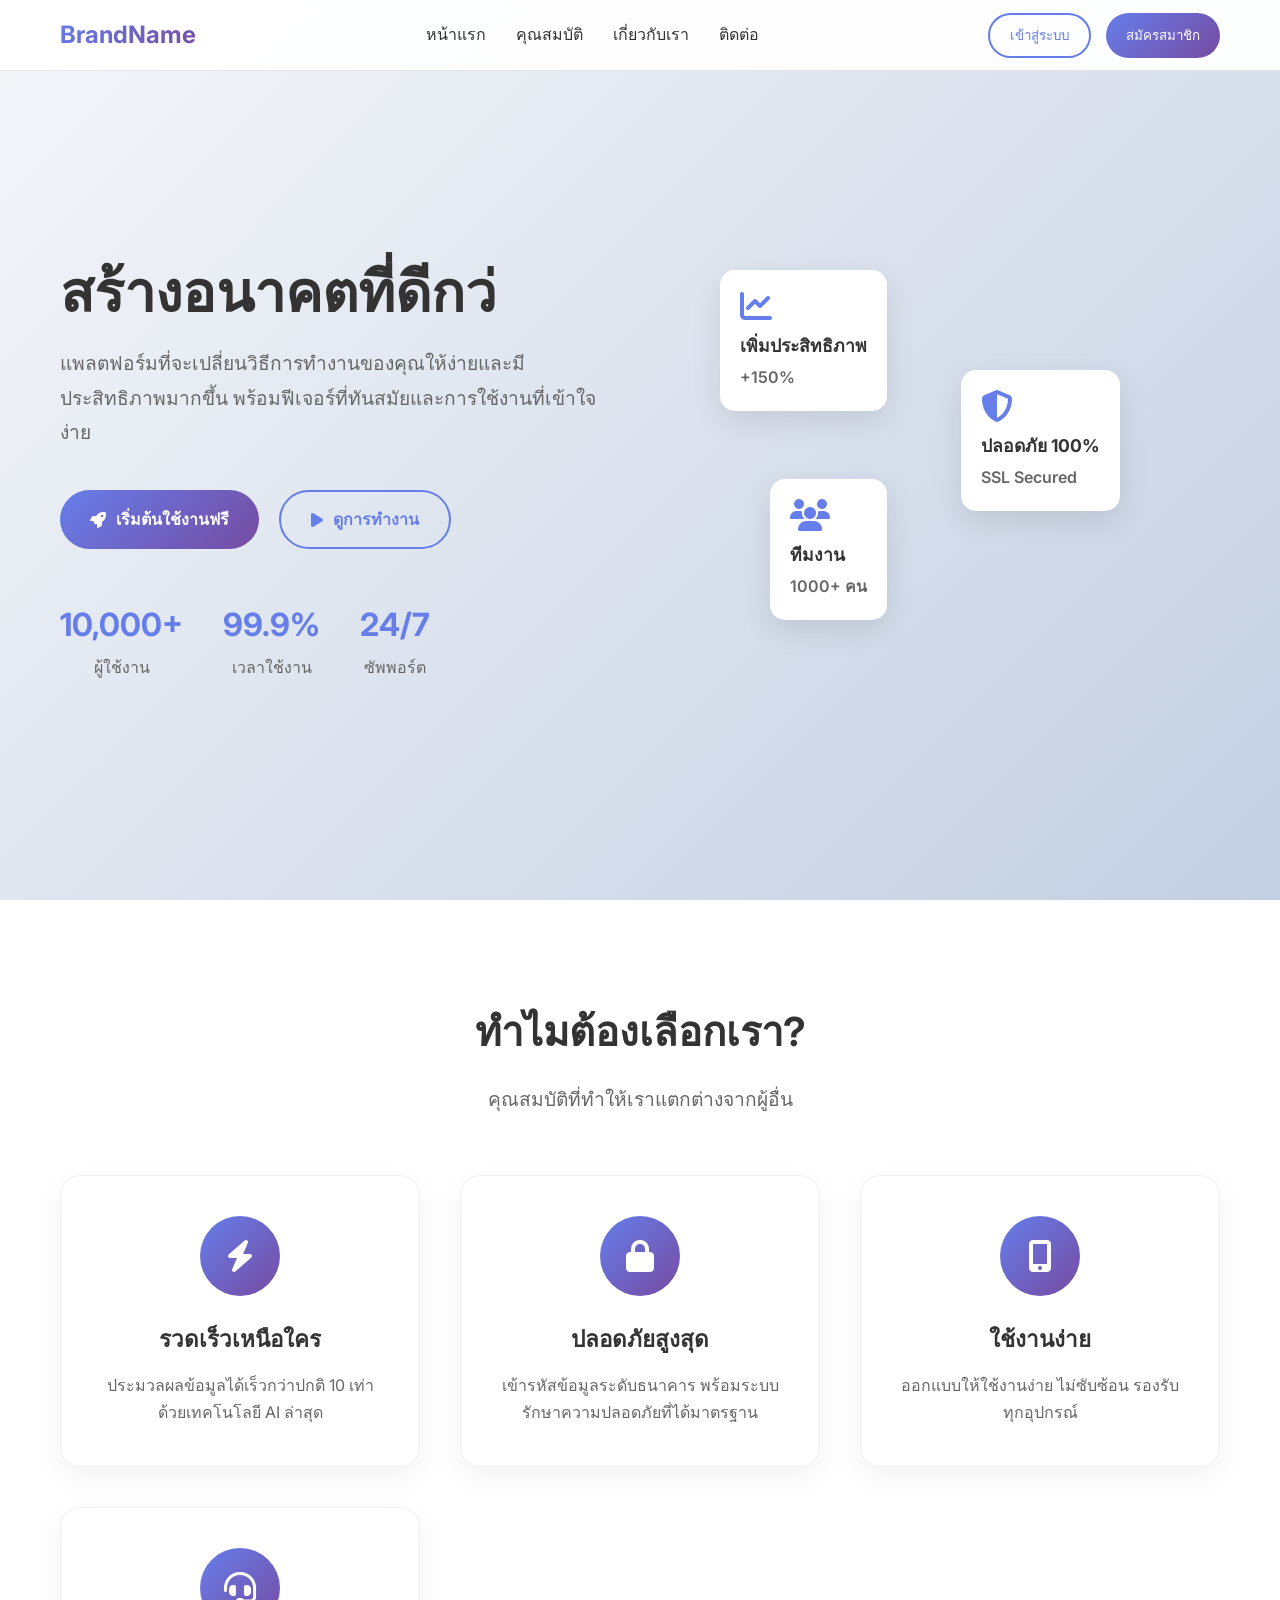
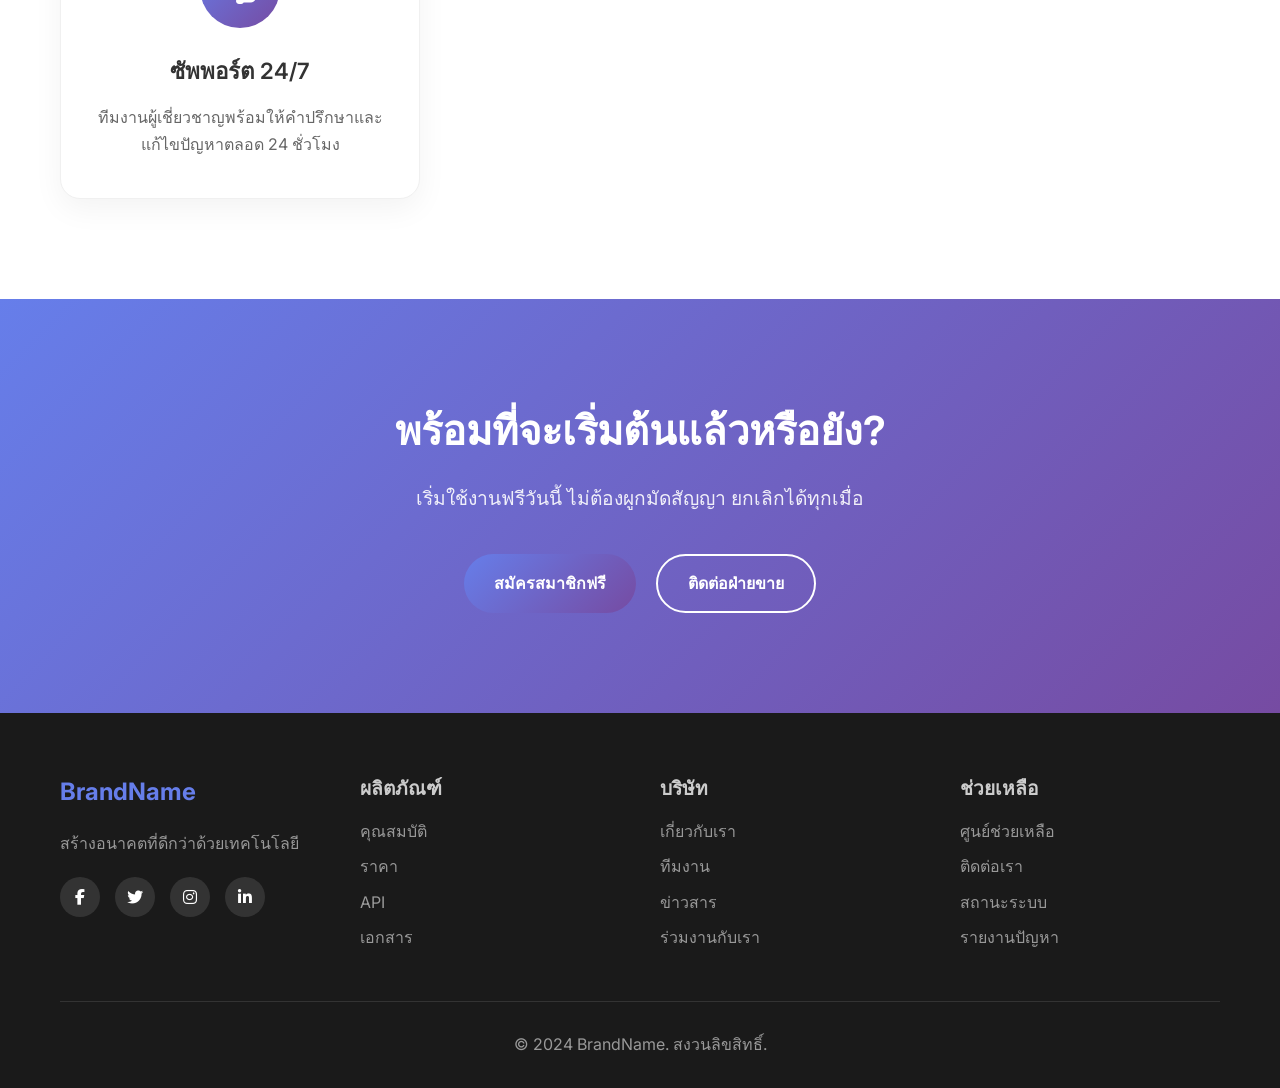
==== commit db9f7cda: "Merge a5e70b04c413912bc10111a1a0c7797d4cd69039 into 7182542067bb7500c9b95493c51d4575514e00e9" ====
--- a/index.html
+++ b/index.html
@@ -3,18 +3,17 @@
 <head>
     <meta charset="UTF-8">
     <meta name="viewport" content="width=device-width, initial-scale=1.0">
-    <title>Welcome - เข้าสู่โลกแห่งนวัตกรรม</title>
+    <title>Welcome - Beautiful Landing Page</title>
     <link rel="stylesheet" href="styles.css">
-    <link href="https://cdnjs.cloudflare.com/ajax/libs/font-awesome/6.0.0/css/all.min.css" rel="stylesheet">
-    <link href="https://fonts.googleapis.com/css2?family=Kanit:wght@300;400;500;600;700&display=swap" rel="stylesheet">
+    <link href="https://fonts.googleapis.com/css2?family=Inter:wght@300;400;500;600;700&display=swap" rel="stylesheet">
+    <link href="https://cdnjs.cloudflare.com/ajax/libs/font-awesome/6.4.0/css/all.min.css" rel="stylesheet">
 </head>
 <body>
     <!-- Navigation -->
     <nav class="navbar">
         <div class="nav-container">
             <div class="nav-logo">
-                <i class="fas fa-rocket"></i>
-                <span>TechFlow</span>
+                <h2>BrandName</h2>
             </div>
             <div class="nav-menu">
                 <a href="#home" class="nav-link">หน้าแรก</a>
@@ -23,8 +22,8 @@
                 <a href="#contact" class="nav-link">ติดต่อ</a>
             </div>
             <div class="nav-auth">
-                <button class="btn btn-outline" onclick="openModal('login')">เข้าสู่ระบบ</button>
-                <button class="btn btn-primary" onclick="openModal('signup')">สมัครสมาชิก</button>
+                <button class="btn-login" onclick="openLoginModal()">เข้าสู่ระบบ</button>
+                <button class="btn-signup" onclick="openSignupModal()">สมัครสมาชิก</button>
             </div>
             <div class="hamburger">
                 <span></span>
@@ -38,56 +37,55 @@
     <section id="home" class="hero">
         <div class="hero-container">
             <div class="hero-content">
-                <h1 class="hero-title">
-                    เปลี่ยนแปลงโลกด้วย
-                    <span class="gradient-text">เทคโนโลยี</span>
-                </h1>
+                <h1 class="hero-title">สร้างอนาคตที่ดีกว่า<br><span class="gradient-text">ด้วยเทคโนโลยี</span></h1>
                 <p class="hero-description">
-                    ค้นพบนวัตกรรมใหม่ที่จะเปลี่ยนวิธีการทำงานของคุณ 
-                    ด้วยเทคโนโลยีที่ทันสมัยและการออกแบบที่เหนือชั้น
+                    แพลตฟอร์มที่จะเปลี่ยนวิธีการทำงานของคุณให้ง่ายและมีประสิทธิภาพมากขึ้น 
+                    พร้อมฟีเจอร์ที่ทันสมัยและการใช้งานที่เข้าใจง่าย
                 </p>
-                <div class="hero-buttons">
-                    <button class="btn btn-primary btn-large" onclick="openModal('signup')">
-                        <i class="fas fa-user-plus"></i>
-                        เริ่มต้นฟรี
+                <div class="hero-actions">
+                    <button class="btn-primary" onclick="openSignupModal()">
+                        <i class="fas fa-rocket"></i>
+                        เริ่มต้นใช้งานฟรี
                     </button>
-                    <button class="btn btn-secondary btn-large">
+                    <button class="btn-secondary">
                         <i class="fas fa-play"></i>
-                        ดูวิดีโอ
+                        ดูการทำงาน
                     </button>
                 </div>
                 <div class="hero-stats">
                     <div class="stat">
-                        <span class="stat-number">10K+</span>
-                        <span class="stat-label">ผู้ใช้งาน</span>
+                        <h3>10,000+</h3>
+                        <p>ผู้ใช้งาน</p>
                     </div>
                     <div class="stat">
-                        <span class="stat-number">99.9%</span>
-                        <span class="stat-label">อัพไทม์</span>
+                        <h3>99.9%</h3>
+                        <p>เวลาใช้งาน</p>
                     </div>
                     <div class="stat">
-                        <span class="stat-number">24/7</span>
-                        <span class="stat-label">การสนับสนุน</span>
+                        <h3>24/7</h3>
+                        <p>ซัพพอร์ต</p>
                     </div>
                 </div>
             </div>
             <div class="hero-image">
                 <div class="floating-card card-1">
                     <i class="fas fa-chart-line"></i>
-                    <span>Analytics</span>
+                    <h4>เพิ่มประสิทธิภาพ</h4>
+                    <p>+150%</p>
                 </div>
                 <div class="floating-card card-2">
                     <i class="fas fa-shield-alt"></i>
-                    <span>Security</span>
+                    <h4>ปลอดภัย 100%</h4>
+                    <p>SSL Secured</p>
                 </div>
                 <div class="floating-card card-3">
-                    <i class="fas fa-cog"></i>
-                    <span>Automation</span>
+                    <i class="fas fa-users"></i>
+                    <h4>ทีมงาน</h4>
+                    <p>1000+ คน</p>
                 </div>
                 <div class="hero-graphic">
-                    <div class="circle circle-1"></div>
-                    <div class="circle circle-2"></div>
-                    <div class="circle circle-3"></div>
+                    <div class="graphic-circle"></div>
+                    <div class="graphic-dots"></div>
                 </div>
             </div>
         </div>
@@ -97,51 +95,37 @@
     <section id="features" class="features">
         <div class="container">
             <div class="section-header">
-                <h2>คุณสมบัติที่ยอดเยี่ยม</h2>
-                <p>เครื่องมือที่ครบครันสำหรับการทำงานในยุคดิจิทัล</p>
+                <h2>ทำไมต้องเลือกเรา?</h2>
+                <p>คุณสมบัติที่ทำให้เราแตกต่างจากผู้อื่น</p>
             </div>
             <div class="features-grid">
                 <div class="feature-card">
                     <div class="feature-icon">
-                        <i class="fas fa-lightning-bolt"></i>
-                    </div>
-                    <h3>ความเร็วสูง</h3>
-                    <p>ประสิทธิภาพที่เหนือกว่าด้วยเทคโนโลยีที่ทันสมัย</p>
+                        <i class="fas fa-bolt"></i>
+                    </div>
+                    <h3>รวดเร็วเหนือใคร</h3>
+                    <p>ประมวลผลข้อมูลได้เร็วกว่าปกติ 10 เท่า ด้วยเทคโนโลยี AI ล่าสุด</p>
                 </div>
                 <div class="feature-card">
                     <div class="feature-icon">
                         <i class="fas fa-lock"></i>
                     </div>
-                    <h3>ความปลอดภัย</h3>
-                    <p>การเข้ารหัสระดับธนาคารเพื่อปกป้องข้อมูลของคุณ</p>
+                    <h3>ปลอดภัยสูงสุด</h3>
+                    <p>เข้ารหัสข้อมูลระดับธนาคาร พร้อมระบบรักษาความปลอดภัยที่ได้มาตรฐาน</p>
                 </div>
                 <div class="feature-card">
                     <div class="feature-icon">
                         <i class="fas fa-mobile-alt"></i>
                     </div>
-                    <h3>รองรับทุกอุปกรณ์</h3>
-                    <p>ใช้งานได้บนทุกแพลตฟอร์มและอุปกรณ์</p>
-                </div>
-                <div class="feature-card">
-                    <div class="feature-icon">
-                        <i class="fas fa-users"></i>
-                    </div>
-                    <h3>ทำงานร่วมกัน</h3>
-                    <p>เครื่องมือสำหรับการทำงานเป็นทีมอย่างมีประสิทธิภาพ</p>
-                </div>
-                <div class="feature-card">
-                    <div class="feature-icon">
-                        <i class="fas fa-chart-bar"></i>
-                    </div>
-                    <h3>การวิเคราะห์</h3>
-                    <p>รายงานและข้อมูลเชิงลึกสำหรับการตัดสินใจ</p>
+                    <h3>ใช้งานง่าย</h3>
+                    <p>ออกแบบให้ใช้งานง่าย ไม่ซับซ้อน รองรับทุกอุปกรณ์</p>
                 </div>
                 <div class="feature-card">
                     <div class="feature-icon">
                         <i class="fas fa-headset"></i>
                     </div>
-                    <h3>การสนับสนุน 24/7</h3>
-                    <p>ทีมงานพร้อมช่วยเหลือตลอด 24 ชั่วโมง</p>
+                    <h3>ซัพพอร์ต 24/7</h3>
+                    <p>ทีมงานผู้เชี่ยวชาญพร้อมให้คำปรึกษาและแก้ไขปัญหาตลอด 24 ชั่วโมง</p>
                 </div>
             </div>
         </div>
@@ -152,13 +136,13 @@
         <div class="container">
             <div class="cta-content">
                 <h2>พร้อมที่จะเริ่มต้นแล้วหรือยัง?</h2>
-                <p>เข้าร่วมกับเหล่าผู้ใช้งานนับพันที่เชื่อใจในบริการของเรา</p>
-                <div class="cta-buttons">
-                    <button class="btn btn-primary btn-large" onclick="openModal('signup')">
-                        เริ่มต้นใช้งานฟรี
+                <p>เริ่มใช้งานฟรีวันนี้ ไม่ต้องผูกมัดสัญญา ยกเลิกได้ทุกเมื่อ</p>
+                <div class="cta-actions">
+                    <button class="btn-primary" onclick="openSignupModal()">
+                        สมัครสมาชิกฟรี
                     </button>
-                    <button class="btn btn-outline btn-large">
-                        ดูราคา
+                    <button class="btn-outline">
+                        ติดต่อฝ่ายขาย
                     </button>
                 </div>
             </div>
@@ -169,114 +153,146 @@
     <footer class="footer">
         <div class="container">
             <div class="footer-content">
-                <div class="footer-brand">
-                    <div class="footer-logo">
-                        <i class="fas fa-rocket"></i>
-                        <span>TechFlow</span>
-                    </div>
-                    <p>นวัตกรรมเทคโนโลยีเพื่ออนาคตที่ดีกว่า</p>
+                <div class="footer-section">
+                    <h3>BrandName</h3>
+                    <p>สร้างอนาคตที่ดีกว่าด้วยเทคโนโลยี</p>
                     <div class="social-links">
-                        <a href="#"><i class="fab fa-facebook"></i></a>
+                        <a href="#"><i class="fab fa-facebook-f"></i></a>
                         <a href="#"><i class="fab fa-twitter"></i></a>
-                        <a href="#"><i class="fab fa-linkedin"></i></a>
                         <a href="#"><i class="fab fa-instagram"></i></a>
-                    </div>
-                </div>
-                <div class="footer-links">
-                    <div class="footer-column">
-                        <h4>ผลิตภัณฑ์</h4>
-                        <a href="#">คุณสมบัติ</a>
-                        <a href="#">ราคา</a>
-                        <a href="#">API</a>
-                        <a href="#">การอัพเดท</a>
-                    </div>
-                    <div class="footer-column">
-                        <h4>บริษัท</h4>
-                        <a href="#">เกี่ยวกับเรา</a>
-                        <a href="#">ทีมงาน</a>
-                        <a href="#">ข่าวสาร</a>
-                        <a href="#">ร่วมงานกับเรา</a>
-                    </div>
-                    <div class="footer-column">
-                        <h4>ช่วยเหลือ</h4>
-                        <a href="#">ศูนย์ช่วยเหลือ</a>
-                        <a href="#">คู่มือการใช้งาน</a>
-                        <a href="#">ติดต่อเรา</a>
-                        <a href="#">สถานะระบบ</a>
-                    </div>
+                        <a href="#"><i class="fab fa-linkedin-in"></i></a>
+                    </div>
+                </div>
+                <div class="footer-section">
+                    <h4>ผลิตภัณฑ์</h4>
+                    <ul>
+                        <li><a href="#">คุณสมบัติ</a></li>
+                        <li><a href="#">ราคา</a></li>
+                        <li><a href="#">API</a></li>
+                        <li><a href="#">เอกสาร</a></li>
+                    </ul>
+                </div>
+                <div class="footer-section">
+                    <h4>บริษัท</h4>
+                    <ul>
+                        <li><a href="#">เกี่ยวกับเรา</a></li>
+                        <li><a href="#">ทีมงาน</a></li>
+                        <li><a href="#">ข่าวสาร</a></li>
+                        <li><a href="#">ร่วมงานกับเรา</a></li>
+                    </ul>
+                </div>
+                <div class="footer-section">
+                    <h4>ช่วยเหลือ</h4>
+                    <ul>
+                        <li><a href="#">ศูนย์ช่วยเหลือ</a></li>
+                        <li><a href="#">ติดต่อเรา</a></li>
+                        <li><a href="#">สถานะระบบ</a></li>
+                        <li><a href="#">รายงานปัญหา</a></li>
+                    </ul>
                 </div>
             </div>
             <div class="footer-bottom">
-                <p>&copy; 2024 TechFlow. สงวนลิขสิทธิ์.</p>
+                <p>&copy; 2024 BrandName. สงวนลิขสิทธิ์.</p>
             </div>
         </div>
     </footer>
 
-    <!-- Modal for Login/Signup -->
-    <div id="modal" class="modal">
+    <!-- Login Modal -->
+    <div id="loginModal" class="modal">
         <div class="modal-content">
-            <span class="close">&times;</span>
-            
-            <!-- Login Form -->
-            <div id="loginForm" class="auth-form">
+            <div class="modal-header">
                 <h2>เข้าสู่ระบบ</h2>
-                <form>
+                <span class="close" onclick="closeLoginModal()">&times;</span>
+            </div>
+            <form class="auth-form">
+                <div class="form-group">
+                    <label for="loginEmail">อีเมล</label>
+                    <input type="email" id="loginEmail" required>
+                </div>
+                <div class="form-group">
+                    <label for="loginPassword">รหัสผ่าน</label>
+                    <input type="password" id="loginPassword" required>
+                </div>
+                <div class="form-options">
+                    <label class="checkbox">
+                        <input type="checkbox">
+                        <span class="checkmark"></span>
+                        จำรหัสผ่าน
+                    </label>
+                    <a href="#" class="forgot-password">ลืมรหัสผ่าน?</a>
+                </div>
+                <button type="submit" class="btn-primary full-width">เข้าสู่ระบบ</button>
+                <div class="divider">
+                    <span>หรือ</span>
+                </div>
+                <button type="button" class="btn-social google">
+                    <i class="fab fa-google"></i>
+                    เข้าสู่ระบบด้วย Google
+                </button>
+                <button type="button" class="btn-social facebook">
+                    <i class="fab fa-facebook-f"></i>
+                    เข้าสู่ระบบด้วย Facebook
+                </button>
+                <p class="auth-switch">
+                    ยังไม่มีบัญชี? <a href="#" onclick="switchToSignup()">สมัครสมาชิก</a>
+                </p>
+            </form>
+        </div>
+    </div>
+
+    <!-- Signup Modal -->
+    <div id="signupModal" class="modal">
+        <div class="modal-content">
+            <div class="modal-header">
+                <h2>สมัครสมาชิก</h2>
+                <span class="close" onclick="closeSignupModal()">&times;</span>
+            </div>
+            <form class="auth-form">
+                <div class="form-row">
                     <div class="form-group">
-                        <label for="loginEmail">อีเมล</label>
-                        <input type="email" id="loginEmail" required>
+                        <label for="firstName">ชื่อ</label>
+                        <input type="text" id="firstName" required>
                     </div>
                     <div class="form-group">
-                        <label for="loginPassword">รหัสผ่าน</label>
-                        <input type="password" id="loginPassword" required>
-                    </div>
-                    <div class="form-options">
-                        <label class="checkbox">
-                            <input type="checkbox">
-                            <span class="checkmark"></span>
-                            จดจำฉันไว้
-                        </label>
-                        <a href="#" class="forgot-password">ลืมรหัสผ่าน?</a>
-                    </div>
-                    <button type="submit" class="btn btn-primary btn-full">เข้าสู่ระบบ</button>
-                </form>
-                <div class="auth-switch">
-                    <p>ยังไม่มีบัญชี? <a href="#" onclick="switchForm('signup')">สมัครสมาชิก</a></p>
-                </div>
-            </div>
-
-            <!-- Signup Form -->
-            <div id="signupForm" class="auth-form" style="display: none;">
-                <h2>สมัครสมาชิก</h2>
-                <form>
-                    <div class="form-group">
-                        <label for="signupName">ชื่อ-นามสกุล</label>
-                        <input type="text" id="signupName" required>
-                    </div>
-                    <div class="form-group">
-                        <label for="signupEmail">อีเมล</label>
-                        <input type="email" id="signupEmail" required>
-                    </div>
-                    <div class="form-group">
-                        <label for="signupPassword">รหัสผ่าน</label>
-                        <input type="password" id="signupPassword" required>
-                    </div>
-                    <div class="form-group">
-                        <label for="confirmPassword">ยืนยันรหัสผ่าน</label>
-                        <input type="password" id="confirmPassword" required>
-                    </div>
-                    <div class="form-options">
-                        <label class="checkbox">
-                            <input type="checkbox" required>
-                            <span class="checkmark"></span>
-                            ฉันยอมรับ <a href="#">ข้อกำหนดการใช้งาน</a>
-                        </label>
-                    </div>
-                    <button type="submit" class="btn btn-primary btn-full">สมัครสมาชิก</button>
-                </form>
-                <div class="auth-switch">
-                    <p>มีบัญชีอยู่แล้ว? <a href="#" onclick="switchForm('login')">เข้าสู่ระบบ</a></p>
-                </div>
-            </div>
+                        <label for="lastName">นามสกุล</label>
+                        <input type="text" id="lastName" required>
+                    </div>
+                </div>
+                <div class="form-group">
+                    <label for="signupEmail">อีเมล</label>
+                    <input type="email" id="signupEmail" required>
+                </div>
+                <div class="form-group">
+                    <label for="signupPassword">รหัสผ่าน</label>
+                    <input type="password" id="signupPassword" required>
+                </div>
+                <div class="form-group">
+                    <label for="confirmPassword">ยืนยันรหัสผ่าน</label>
+                    <input type="password" id="confirmPassword" required>
+                </div>
+                <div class="form-options">
+                    <label class="checkbox">
+                        <input type="checkbox" required>
+                        <span class="checkmark"></span>
+                        ฉันยอมรับ <a href="#">เงื่อนไขการใช้งาน</a> และ <a href="#">นโยบายความเป็นส่วนตัว</a>
+                    </label>
+                </div>
+                <button type="submit" class="btn-primary full-width">สมัครสมาชิก</button>
+                <div class="divider">
+                    <span>หรือ</span>
+                </div>
+                <button type="button" class="btn-social google">
+                    <i class="fab fa-google"></i>
+                    สมัครด้วย Google
+                </button>
+                <button type="button" class="btn-social facebook">
+                    <i class="fab fa-facebook-f"></i>
+                    สมัครด้วย Facebook
+                </button>
+                <p class="auth-switch">
+                    มีบัญชีอยู่แล้ว? <a href="#" onclick="switchToLogin()">เข้าสู่ระบบ</a>
+                </p>
+            </form>
         </div>
     </div>
 
--- a/styles.css
+++ b/styles.css
@@ -1,123 +1,21 @@
-/* Reset and Base Styles */
+/* Reset and base styles */
 * {
     margin: 0;
     padding: 0;
     box-sizing: border-box;
 }
 
-:root {
-    --primary-color: #667eea;
-    --primary-dark: #5a6fd8;
-    --secondary-color: #764ba2;
-    --accent-color: #f093fb;
-    --text-primary: #2d3748;
-    --text-secondary: #718096;
-    --text-light: #ffffff;
-    --bg-primary: #ffffff;
-    --bg-secondary: #f7fafc;
-    --bg-dark: #1a202c;
-    --border-color: #e2e8f0;
-    --shadow-light: 0 4px 6px rgba(0, 0, 0, 0.07);
-    --shadow-medium: 0 10px 25px rgba(0, 0, 0, 0.1);
-    --shadow-heavy: 0 20px 40px rgba(0, 0, 0, 0.15);
-    --gradient-primary: linear-gradient(135deg, #667eea 0%, #764ba2 100%);
-    --gradient-secondary: linear-gradient(135deg, #f093fb 0%, #f5576c 100%);
-    --gradient-background: linear-gradient(135deg, #667eea 0%, #764ba2 50%, #f093fb 100%);
-}
-
 body {
-    font-family: 'Kanit', sans-serif;
+    font-family: 'Inter', sans-serif;
     line-height: 1.6;
-    color: var(--text-primary);
+    color: #333;
     overflow-x: hidden;
 }
 
-/* Smooth scrolling */
-html {
-    scroll-behavior: smooth;
-}
-
-/* Container */
 .container {
     max-width: 1200px;
     margin: 0 auto;
     padding: 0 20px;
-}
-
-/* Buttons */
-.btn {
-    display: inline-flex;
-    align-items: center;
-    gap: 8px;
-    padding: 12px 24px;
-    border: none;
-    border-radius: 8px;
-    font-family: inherit;
-    font-weight: 500;
-    text-decoration: none;
-    cursor: pointer;
-    transition: all 0.3s ease;
-    position: relative;
-    overflow: hidden;
-}
-
-.btn::before {
-    content: '';
-    position: absolute;
-    top: 0;
-    left: -100%;
-    width: 100%;
-    height: 100%;
-    background: linear-gradient(90deg, transparent, rgba(255,255,255,0.2), transparent);
-    transition: left 0.5s;
-}
-
-.btn:hover::before {
-    left: 100%;
-}
-
-.btn-primary {
-    background: var(--gradient-primary);
-    color: var(--text-light);
-    box-shadow: var(--shadow-light);
-}
-
-.btn-primary:hover {
-    transform: translateY(-2px);
-    box-shadow: var(--shadow-medium);
-}
-
-.btn-secondary {
-    background: var(--gradient-secondary);
-    color: var(--text-light);
-    box-shadow: var(--shadow-light);
-}
-
-.btn-secondary:hover {
-    transform: translateY(-2px);
-    box-shadow: var(--shadow-medium);
-}
-
-.btn-outline {
-    background: transparent;
-    color: var(--primary-color);
-    border: 2px solid var(--primary-color);
-}
-
-.btn-outline:hover {
-    background: var(--primary-color);
-    color: var(--text-light);
-    transform: translateY(-2px);
-}
-
-.btn-large {
-    padding: 16px 32px;
-    font-size: 16px;
-}
-
-.btn-full {
-    width: 100%;
-    justify-content: center;
 }
 
 /* Navigation */
@@ -127,14 +25,9 @@
     width: 100%;
     background: rgba(255, 255, 255, 0.95);
     backdrop-filter: blur(10px);
+    border-bottom: 1px solid rgba(0, 0, 0, 0.1);
     z-index: 1000;
-    padding: 1rem 0;
     transition: all 0.3s ease;
-}
-
-.navbar.scrolled {
-    background: rgba(255, 255, 255, 0.98);
-    box-shadow: var(--shadow-light);
 }
 
 .nav-container {
@@ -144,95 +37,92 @@
     display: flex;
     justify-content: space-between;
     align-items: center;
-}
-
-.nav-logo {
-    display: flex;
-    align-items: center;
-    gap: 10px;
-    font-size: 24px;
-    font-weight: 700;
-    color: var(--primary-color);
-}
-
-.nav-logo i {
-    font-size: 28px;
-    background: var(--gradient-primary);
+    height: 70px;
+}
+
+.nav-logo h2 {
+    background: linear-gradient(135deg, #667eea 0%, #764ba2 100%);
     -webkit-background-clip: text;
     -webkit-text-fill-color: transparent;
     background-clip: text;
+    font-weight: 700;
 }
 
 .nav-menu {
     display: flex;
+    list-style: none;
     gap: 30px;
 }
 
 .nav-link {
     text-decoration: none;
-    color: var(--text-primary);
+    color: #333;
     font-weight: 500;
     transition: color 0.3s ease;
-    position: relative;
-}
-
-.nav-link::after {
-    content: '';
-    position: absolute;
-    bottom: -5px;
-    left: 0;
-    width: 0;
-    height: 2px;
-    background: var(--gradient-primary);
-    transition: width 0.3s ease;
 }
 
 .nav-link:hover {
-    color: var(--primary-color);
-}
-
-.nav-link:hover::after {
-    width: 100%;
+    color: #667eea;
 }
 
 .nav-auth {
     display: flex;
     gap: 15px;
-    align-items: center;
+}
+
+.btn-login {
+    background: transparent;
+    border: 2px solid #667eea;
+    color: #667eea;
+    padding: 10px 20px;
+    border-radius: 25px;
+    cursor: pointer;
+    font-weight: 500;
+    transition: all 0.3s ease;
+}
+
+.btn-login:hover {
+    background: #667eea;
+    color: white;
+}
+
+.btn-signup {
+    background: linear-gradient(135deg, #667eea 0%, #764ba2 100%);
+    border: none;
+    color: white;
+    padding: 10px 20px;
+    border-radius: 25px;
+    cursor: pointer;
+    font-weight: 500;
+    transition: all 0.3s ease;
+}
+
+.btn-signup:hover {
+    transform: translateY(-2px);
+    box-shadow: 0 10px 20px rgba(102, 126, 234, 0.3);
 }
 
 .hamburger {
     display: none;
     flex-direction: column;
     cursor: pointer;
-    gap: 4px;
 }
 
 .hamburger span {
     width: 25px;
     height: 3px;
-    background: var(--text-primary);
+    background: #333;
+    margin: 3px 0;
     transition: 0.3s;
 }
 
 /* Hero Section */
 .hero {
+    padding: 120px 0 80px;
+    background: linear-gradient(135deg, #f5f7fa 0%, #c3cfe2 100%);
     min-height: 100vh;
-    background: var(--gradient-background);
-    display: flex;
-    align-items: center;
-    position: relative;
-    overflow: hidden;
-}
-
-.hero::before {
-    content: '';
-    position: absolute;
-    top: 0;
-    left: 0;
-    right: 0;
-    bottom: 0;
-    background: url('data:image/svg+xml,<svg xmlns="http://www.w3.org/2000/svg" viewBox="0 0 100 100"><defs><pattern id="grain" width="100" height="100" patternUnits="userSpaceOnUse"><circle cx="25" cy="25" r="0.5" fill="%23ffffff" opacity="0.1"/><circle cx="75" cy="75" r="0.5" fill="%23ffffff" opacity="0.1"/><circle cx="50" cy="10" r="0.3" fill="%23ffffff" opacity="0.1"/><circle cx="10" cy="50" r="0.3" fill="%23ffffff" opacity="0.1"/><circle cx="90" cy="30" r="0.3" fill="%23ffffff" opacity="0.1"/></pattern></defs><rect width="100" height="100" fill="url(%23grain)"/></svg>');
+    display: flex;
+    align-items: center;
 }
 
 .hero-container {
@@ -243,46 +133,74 @@
     grid-template-columns: 1fr 1fr;
     gap: 60px;
     align-items: center;
-    position: relative;
-    z-index: 1;
-}
-
-.hero-content {
-    animation: fadeInUp 1s ease-out;
 }
 
 .hero-title {
     font-size: 3.5rem;
     font-weight: 700;
+    margin-bottom: 20px;
     line-height: 1.2;
-    margin-bottom: 20px;
-    color: var(--text-light);
 }
 
 .gradient-text {
-    background: linear-gradient(45deg, #f093fb, #f5576c, #4facfe);
+    background: linear-gradient(135deg, #667eea 0%, #764ba2 100%);
     -webkit-background-clip: text;
     -webkit-text-fill-color: transparent;
     background-clip: text;
-    animation: gradientShift 3s ease-in-out infinite;
-}
-
-@keyframes gradientShift {
-    0%, 100% { background-position: 0% 50%; }
-    50% { background-position: 100% 50%; }
 }
 
 .hero-description {
     font-size: 1.2rem;
-    color: rgba(255, 255, 255, 0.9);
+    color: #666;
     margin-bottom: 40px;
-    line-height: 1.6;
-}
-
-.hero-buttons {
+    line-height: 1.8;
+}
+
+.hero-actions {
     display: flex;
     gap: 20px;
-    margin-bottom: 60px;
+    margin-bottom: 50px;
+}
+
+.btn-primary {
+    background: linear-gradient(135deg, #667eea 0%, #764ba2 100%);
+    border: none;
+    color: white;
+    padding: 15px 30px;
+    border-radius: 30px;
+    cursor: pointer;
+    font-weight: 600;
+    font-size: 1rem;
+    display: flex;
+    align-items: center;
+    gap: 10px;
+    transition: all 0.3s ease;
+}
+
+.btn-primary:hover {
+    transform: translateY(-3px);
+    box-shadow: 0 15px 30px rgba(102, 126, 234, 0.4);
+}
+
+.btn-secondary {
+    background: transparent;
+    border: 2px solid #667eea;
+    color: #667eea;
+    padding: 15px 30px;
+    border-radius: 30px;
+    cursor: pointer;
+    font-weight: 600;
+    font-size: 1rem;
+    display: flex;
+    align-items: center;
+    gap: 10px;
+    transition: all 0.3s ease;
+}
+
+.btn-secondary:hover {
+    background: #667eea;
+    color: white;
+    transform: translateY(-3px);
 }
 
 .hero-stats {
@@ -294,275 +212,260 @@
     text-align: center;
 }
 
-.stat-number {
-    display: block;
+.stat h3 {
     font-size: 2rem;
     font-weight: 700;
-    color: var(--text-light);
-}
-
-.stat-label {
-    font-size: 0.9rem;
-    color: rgba(255, 255, 255, 0.8);
+    color: #667eea;
+    margin-bottom: 5px;
+}
+
+.stat p {
+    color: #666;
+    font-weight: 500;
 }
 
 /* Hero Image */
 .hero-image {
     position: relative;
-    display: flex;
-    justify-content: center;
-    align-items: center;
-    animation: fadeInRight 1s ease-out 0.3s both;
-}
-
-.hero-graphic {
-    position: relative;
-    width: 400px;
-    height: 400px;
-}
-
-.circle {
+    height: 500px;
+}
+
+.floating-card {
     position: absolute;
-    border-radius: 50%;
+    background: white;
+    border-radius: 15px;
+    padding: 20px;
+    box-shadow: 0 10px 30px rgba(0, 0, 0, 0.1);
     animation: float 6s ease-in-out infinite;
 }
 
-.circle-1 {
-    width: 300px;
-    height: 300px;
-    background: linear-gradient(45deg, rgba(255,255,255,0.1), rgba(255,255,255,0.05));
+.floating-card i {
+    font-size: 2rem;
+    color: #667eea;
+    margin-bottom: 10px;
+}
+
+.floating-card h4 {
+    font-size: 1.1rem;
+    margin-bottom: 5px;
+}
+
+.floating-card p {
+    color: #666;
+    font-weight: 600;
+}
+
+.card-1 {
     top: 50px;
     left: 50px;
     animation-delay: 0s;
 }
 
-.circle-2 {
-    width: 200px;
-    height: 200px;
-    background: linear-gradient(45deg, rgba(240,147,251,0.2), rgba(245,87,108,0.2));
-    top: 100px;
+.card-2 {
+    top: 150px;
+    right: 100px;
+    animation-delay: 2s;
+}
+
+.card-3 {
+    bottom: 100px;
     left: 100px;
-    animation-delay: 2s;
-}
-
-.circle-3 {
+    animation-delay: 4s;
+}
+
+.hero-graphic {
+    position: absolute;
+    top: 50%;
+    left: 50%;
+    transform: translate(-50%, -50%);
+    z-index: -1;
+}
+
+.graphic-circle {
+    width: 300px;
+    height: 300px;
+    border: 2px solid #667eea;
+    border-radius: 50%;
+    opacity: 0.3;
+    animation: rotate 20s linear infinite;
+}
+
+.graphic-dots {
+    position: absolute;
+    top: 50%;
+    left: 50%;
+    transform: translate(-50%, -50%);
     width: 150px;
     height: 150px;
-    background: linear-gradient(45deg, rgba(79,172,254,0.2), rgba(102,126,234,0.2));
-    top: 125px;
-    left: 125px;
-    animation-delay: 4s;
-}
-
-.floating-card {
-    position: absolute;
-    background: rgba(255, 255, 255, 0.95);
-    backdrop-filter: blur(10px);
-    padding: 20px;
-    border-radius: 12px;
-    box-shadow: var(--shadow-medium);
-    display: flex;
-    align-items: center;
-    gap: 10px;
-    font-weight: 500;
-    color: var(--text-primary);
-    animation: float 4s ease-in-out infinite;
-}
-
-.card-1 {
-    top: 50px;
-    right: 0;
-    animation-delay: 0s;
-}
-
-.card-2 {
-    bottom: 100px;
-    left: -20px;
-    animation-delay: 1.5s;
-}
-
-.card-3 {
-    top: 200px;
-    right: -30px;
-    animation-delay: 3s;
-}
-
-.floating-card i {
-    font-size: 20px;
-    color: var(--primary-color);
-}
-
-@keyframes float {
-    0%, 100% { transform: translateY(0px); }
-    50% { transform: translateY(-20px); }
-}
-
-@keyframes fadeInUp {
-    from {
-        opacity: 0;
-        transform: translateY(30px);
-    }
-    to {
-        opacity: 1;
-        transform: translateY(0);
-    }
-}
-
-@keyframes fadeInRight {
-    from {
-        opacity: 0;
-        transform: translateX(30px);
-    }
-    to {
-        opacity: 1;
-        transform: translateX(0);
-    }
+    background: radial-gradient(circle, #667eea 2px, transparent 2px);
+    background-size: 20px 20px;
+    opacity: 0.4;
+    animation: pulse 4s ease-in-out infinite;
 }
 
 /* Features Section */
 .features {
     padding: 100px 0;
-    background: var(--bg-secondary);
+    background: white;
 }
 
 .section-header {
     text-align: center;
-    margin-bottom: 80px;
+    margin-bottom: 60px;
 }
 
 .section-header h2 {
     font-size: 2.5rem;
     font-weight: 700;
     margin-bottom: 20px;
-    color: var(--text-primary);
+    color: #333;
 }
 
 .section-header p {
     font-size: 1.2rem;
-    color: var(--text-secondary);
-    max-width: 600px;
-    margin: 0 auto;
+    color: #666;
 }
 
 .features-grid {
     display: grid;
-    grid-template-columns: repeat(auto-fit, minmax(300px, 1fr));
+    grid-template-columns: repeat(auto-fit, minmax(280px, 1fr));
     gap: 40px;
 }
 
 .feature-card {
-    background: var(--bg-primary);
+    background: white;
+    border-radius: 20px;
     padding: 40px 30px;
-    border-radius: 16px;
-    box-shadow: var(--shadow-light);
     text-align: center;
+    box-shadow: 0 10px 30px rgba(0, 0, 0, 0.05);
     transition: all 0.3s ease;
-    border: 1px solid var(--border-color);
+    border: 1px solid #f0f0f0;
 }
 
 .feature-card:hover {
     transform: translateY(-10px);
-    box-shadow: var(--shadow-heavy);
+    box-shadow: 0 20px 50px rgba(0, 0, 0, 0.1);
 }
 
 .feature-icon {
     width: 80px;
     height: 80px;
-    background: var(--gradient-primary);
-    border-radius: 20px;
+    background: linear-gradient(135deg, #667eea 0%, #764ba2 100%);
+    border-radius: 50%;
     display: flex;
     align-items: center;
     justify-content: center;
-    margin: 0 auto 30px;
-    color: var(--text-light);
+    margin: 0 auto 25px;
+}
+
+.feature-icon i {
     font-size: 2rem;
+    color: white;
 }
 
 .feature-card h3 {
-    font-size: 1.5rem;
+    font-size: 1.4rem;
     font-weight: 600;
     margin-bottom: 15px;
-    color: var(--text-primary);
+    color: #333;
 }
 
 .feature-card p {
-    color: var(--text-secondary);
-    line-height: 1.6;
+    color: #666;
+    line-height: 1.7;
 }
 
 /* CTA Section */
 .cta {
     padding: 100px 0;
-    background: var(--gradient-primary);
+    background: linear-gradient(135deg, #667eea 0%, #764ba2 100%);
+    color: white;
     text-align: center;
 }
 
 .cta-content h2 {
     font-size: 2.5rem;
     font-weight: 700;
-    color: var(--text-light);
     margin-bottom: 20px;
 }
 
 .cta-content p {
     font-size: 1.2rem;
-    color: rgba(255, 255, 255, 0.9);
     margin-bottom: 40px;
-    max-width: 600px;
-    margin-left: auto;
-    margin-right: auto;
-}
-
-.cta-buttons {
+    opacity: 0.9;
+}
+
+.cta-actions {
     display: flex;
     gap: 20px;
     justify-content: center;
 }
 
-.cta .btn-outline {
-    border-color: var(--text-light);
-    color: var(--text-light);
-}
-
-.cta .btn-outline:hover {
-    background: var(--text-light);
-    color: var(--primary-color);
+.btn-outline {
+    background: transparent;
+    border: 2px solid white;
+    color: white;
+    padding: 15px 30px;
+    border-radius: 30px;
+    cursor: pointer;
+    font-weight: 600;
+    font-size: 1rem;
+    transition: all 0.3s ease;
+}
+
+.btn-outline:hover {
+    background: white;
+    color: #667eea;
+    transform: translateY(-3px);
 }
 
 /* Footer */
 .footer {
-    background: var(--bg-dark);
-    color: var(--text-light);
+    background: #1a1a1a;
+    color: white;
     padding: 60px 0 30px;
 }
 
 .footer-content {
     display: grid;
-    grid-template-columns: 1fr 2fr;
-    gap: 60px;
+    grid-template-columns: repeat(auto-fit, minmax(250px, 1fr));
+    gap: 40px;
     margin-bottom: 40px;
 }
 
-.footer-brand p {
-    margin: 20px 0;
-    color: rgba(255, 255, 255, 0.7);
-}
-
-.footer-logo {
-    display: flex;
-    align-items: center;
-    gap: 10px;
-    font-size: 24px;
-    font-weight: 700;
+.footer-section h3 {
+    font-size: 1.5rem;
     margin-bottom: 20px;
-}
-
-.footer-logo i {
-    font-size: 28px;
-    background: var(--gradient-primary);
-    -webkit-background-clip: text;
-    -webkit-text-fill-color: transparent;
-    background-clip: text;
+    color: #667eea;
+}
+
+.footer-section h4 {
+    font-size: 1.2rem;
+    margin-bottom: 15px;
+    color: #ccc;
+}
+
+.footer-section p {
+    color: #999;
+    margin-bottom: 20px;
+}
+
+.footer-section ul {
+    list-style: none;
+}
+
+.footer-section ul li {
+    margin-bottom: 10px;
+}
+
+.footer-section ul li a {
+    color: #999;
+    text-decoration: none;
+    transition: color 0.3s ease;
+}
+
+.footer-section ul li a:hover {
+    color: #667eea;
 }
 
 .social-links {
@@ -573,52 +476,29 @@
 .social-links a {
     width: 40px;
     height: 40px;
-    background: rgba(255, 255, 255, 0.1);
+    background: #333;
     border-radius: 50%;
     display: flex;
     align-items: center;
     justify-content: center;
-    color: var(--text-light);
+    color: white;
+    text-decoration: none;
     transition: all 0.3s ease;
 }
 
 .social-links a:hover {
-    background: var(--primary-color);
-    transform: translateY(-2px);
-}
-
-.footer-links {
-    display: grid;
-    grid-template-columns: repeat(3, 1fr);
-    gap: 40px;
-}
-
-.footer-column h4 {
-    font-size: 1.2rem;
-    font-weight: 600;
-    margin-bottom: 20px;
-}
-
-.footer-column a {
-    display: block;
-    color: rgba(255, 255, 255, 0.7);
-    text-decoration: none;
-    margin-bottom: 10px;
-    transition: color 0.3s ease;
-}
-
-.footer-column a:hover {
-    color: var(--text-light);
+    background: #667eea;
+    transform: translateY(-3px);
 }
 
 .footer-bottom {
-    border-top: 1px solid rgba(255, 255, 255, 0.1);
+    text-align: center;
     padding-top: 30px;
-    text-align: center;
-    color: rgba(255, 255, 255, 0.7);
-}
-
-/* Modal */
+    border-top: 1px solid #333;
+    color: #999;
+}
+
+/* Modal Styles */
 .modal {
     display: none;
     position: fixed;
@@ -627,20 +507,205 @@
     top: 0;
     width: 100%;
     height: 100%;
-    background-color: rgba(0, 0, 0, 0.6);
+    background-color: rgba(0, 0, 0, 0.5);
     backdrop-filter: blur(5px);
 }
 
 .modal-content {
-    background-color: var(--bg-primary);
+    background-color: white;
     margin: 5% auto;
     padding: 0;
-    border-radius: 16px;
+    border-radius: 15px;
     width: 90%;
     max-width: 450px;
-    box-shadow: var(--shadow-heavy);
+    box-shadow: 0 20px 60px rgba(0, 0, 0, 0.3);
+    animation: modalSlideIn 0.3s ease;
+}
+
+.modal-header {
+    display: flex;
+    justify-content: space-between;
+    align-items: center;
+    padding: 30px 30px 20px;
+    border-bottom: 1px solid #eee;
+}
+
+.modal-header h2 {
+    margin: 0;
+    color: #333;
+    font-weight: 600;
+}
+
+.close {
+    color: #aaa;
+    font-size: 28px;
+    font-weight: bold;
+    cursor: pointer;
+    transition: color 0.3s ease;
+}
+
+.close:hover {
+    color: #333;
+}
+
+.auth-form {
+    padding: 30px;
+}
+
+.form-row {
+    display: grid;
+    grid-template-columns: 1fr 1fr;
+    gap: 15px;
+}
+
+.form-group {
+    margin-bottom: 20px;
+}
+
+.form-group label {
+    display: block;
+    margin-bottom: 8px;
+    font-weight: 500;
+    color: #333;
+}
+
+.form-group input {
+    width: 100%;
+    padding: 12px 15px;
+    border: 2px solid #eee;
+    border-radius: 8px;
+    font-size: 1rem;
+    transition: border-color 0.3s ease;
+}
+
+.form-group input:focus {
+    outline: none;
+    border-color: #667eea;
+}
+
+.form-options {
+    display: flex;
+    justify-content: space-between;
+    align-items: center;
+    margin-bottom: 25px;
+    font-size: 0.9rem;
+}
+
+.checkbox {
+    display: flex;
+    align-items: center;
+    cursor: pointer;
+}
+
+.checkbox input {
+    width: auto;
+    margin-right: 8px;
+}
+
+.forgot-password {
+    color: #667eea;
+    text-decoration: none;
+}
+
+.forgot-password:hover {
+    text-decoration: underline;
+}
+
+.full-width {
+    width: 100%;
+    margin-bottom: 20px;
+}
+
+.divider {
+    text-align: center;
+    margin: 20px 0;
     position: relative;
-    animation: modalSlideIn 0.3s ease-out;
+    color: #999;
+}
+
+.divider::before {
+    content: '';
+    position: absolute;
+    top: 50%;
+    left: 0;
+    right: 0;
+    height: 1px;
+    background: #eee;
+}
+
+.divider span {
+    background: white;
+    padding: 0 15px;
+}
+
+.btn-social {
+    width: 100%;
+    padding: 12px;
+    border: 2px solid #eee;
+    border-radius: 8px;
+    background: white;
+    cursor: pointer;
+    font-weight: 500;
+    margin-bottom: 10px;
+    transition: all 0.3s ease;
+    display: flex;
+    align-items: center;
+    justify-content: center;
+    gap: 10px;
+}
+
+.btn-social.google:hover {
+    border-color: #db4437;
+    color: #db4437;
+}
+
+.btn-social.facebook:hover {
+    border-color: #4267B2;
+    color: #4267B2;
+}
+
+.auth-switch {
+    text-align: center;
+    margin-top: 20px;
+    color: #666;
+}
+
+.auth-switch a {
+    color: #667eea;
+    text-decoration: none;
+    font-weight: 500;
+}
+
+.auth-switch a:hover {
+    text-decoration: underline;
+}
+
+/* Animations */
+@keyframes float {
+    0%, 100% {
+        transform: translateY(0px);
+    }
+    50% {
+        transform: translateY(-20px);
+    }
+}
+
+@keyframes rotate {
+    from {
+        transform: rotate(0deg);
+    }
+    to {
+        transform: rotate(360deg);
+    }
+}
+
+@keyframes pulse {
+    0%, 100% {
+        opacity: 0.4;
+    }
+    50% {
+        opacity: 0.8;
+    }
 }
 
 @keyframes modalSlideIn {
@@ -654,272 +719,88 @@
     }
 }
 
-.close {
-    position: absolute;
-    right: 20px;
-    top: 20px;
-    color: var(--text-secondary);
-    font-size: 24px;
-    font-weight: bold;
-    cursor: pointer;
-    transition: color 0.3s ease;
-}
-
-.close:hover {
-    color: var(--text-primary);
-}
-
-.auth-form {
-    padding: 40px;
-}
-
-.auth-form h2 {
-    text-align: center;
-    margin-bottom: 30px;
-    color: var(--text-primary);
-    font-weight: 600;
-}
-
-.form-group {
-    margin-bottom: 20px;
-}
-
-.form-group label {
-    display: block;
-    margin-bottom: 8px;
-    font-weight: 500;
-    color: var(--text-primary);
-}
-
-.form-group input {
-    width: 100%;
-    padding: 12px 16px;
-    border: 2px solid var(--border-color);
-    border-radius: 8px;
-    font-size: 16px;
-    transition: border-color 0.3s ease;
-    font-family: inherit;
-}
-
-.form-group input:focus {
-    outline: none;
-    border-color: var(--primary-color);
-}
-
-.form-options {
-    display: flex;
-    justify-content: space-between;
-    align-items: center;
-    margin-bottom: 30px;
-}
-
-.checkbox {
-    display: flex;
-    align-items: center;
-    cursor: pointer;
-    font-size: 14px;
-}
-
-.checkbox input {
-    margin-right: 8px;
-}
-
-.forgot-password {
-    color: var(--primary-color);
-    text-decoration: none;
-    font-size: 14px;
-}
-
-.forgot-password:hover {
-    text-decoration: underline;
-}
-
-.auth-switch {
-    text-align: center;
-    margin-top: 20px;
-    padding-top: 20px;
-    border-top: 1px solid var(--border-color);
-}
-
-.auth-switch a {
-    color: var(--primary-color);
-    text-decoration: none;
-    font-weight: 500;
-}
-
-.auth-switch a:hover {
-    text-decoration: underline;
-}
-
 /* Responsive Design */
-@media (max-width: 1024px) {
+@media (max-width: 768px) {
+    .nav-menu {
+        display: none;
+    }
+    
+    .hamburger {
+        display: flex;
+    }
+    
     .hero-container {
         grid-template-columns: 1fr;
+        gap: 40px;
         text-align: center;
-        gap: 40px;
     }
     
     .hero-title {
-        font-size: 3rem;
+        font-size: 2.5rem;
+    }
+    
+    .hero-actions {
+        flex-direction: column;
+        align-items: center;
+    }
+    
+    .hero-stats {
+        justify-content: center;
+        gap: 20px;
+    }
+    
+    .hero-image {
+        height: 300px;
+    }
+    
+    .floating-card {
+        transform: scale(0.8);
     }
     
     .features-grid {
-        grid-template-columns: repeat(auto-fit, minmax(250px, 1fr));
+        grid-template-columns: 1fr;
         gap: 30px;
+    }
+    
+    .cta-actions {
+        flex-direction: column;
+        align-items: center;
     }
     
     .footer-content {
         grid-template-columns: 1fr;
-        gap: 40px;
-    }
-    
-    .footer-links {
-        grid-template-columns: repeat(2, 1fr);
-    }
-}
-
-@media (max-width: 768px) {
-    .nav-menu,
-    .nav-auth {
-        display: none;
-    }
-    
-    .hamburger {
-        display: flex;
-    }
-    
-    .hero-title {
-        font-size: 2.5rem;
-    }
-    
-    .hero-buttons {
-        flex-direction: column;
-        align-items: center;
-    }
-    
-    .hero-stats {
-        justify-content: center;
-    }
-    
-    .features-grid {
+        gap: 30px;
+        text-align: center;
+    }
+    
+    .form-row {
         grid-template-columns: 1fr;
-    }
-    
-    .cta-buttons {
-        flex-direction: column;
-        align-items: center;
-    }
-    
-    .footer-links {
-        grid-template-columns: 1fr;
-        gap: 30px;
-    }
-    
-    .section-header h2 {
-        font-size: 2rem;
-    }
-    
-    .cta-content h2 {
-        font-size: 2rem;
-    }
-}
-
-@media (max-width: 480px) {
-    .container {
-        padding: 0 15px;
-    }
-    
-    .hero-title {
-        font-size: 2rem;
-    }
-    
-    .hero-description {
-        font-size: 1rem;
     }
     
     .modal-content {
         margin: 10% auto;
         width: 95%;
     }
-    
-    .auth-form {
-        padding: 30px 20px;
-    }
-    
-    .floating-card {
-        display: none;
-    }
-    
-    .hero-graphic {
-        width: 300px;
-        height: 300px;
-    }
-    
-    .circle-1 {
-        width: 250px;
-        height: 250px;
-        top: 25px;
-        left: 25px;
-    }
-    
-    .circle-2 {
-        width: 150px;
-        height: 150px;
-        top: 75px;
-        left: 75px;
-    }
-    
-    .circle-3 {
-        width: 100px;
-        height: 100px;
-        top: 100px;
-        left: 100px;
-    }
-}
-
-/* Loading Animation */
-@keyframes pulse {
-    0% {
-        box-shadow: 0 0 0 0 rgba(102, 126, 234, 0.7);
-    }
-    70% {
-        box-shadow: 0 0 0 10px rgba(102, 126, 234, 0);
-    }
-    100% {
-        box-shadow: 0 0 0 0 rgba(102, 126, 234, 0);
-    }
-}
-
-.btn-primary:active {
-    animation: pulse 0.6s;
-}
-
-/* Scroll animations */
-.fade-in {
-    opacity: 0;
-    transform: translateY(30px);
-    transition: all 0.6s ease;
-}
-
-.fade-in.visible {
-    opacity: 1;
-    transform: translateY(0);
-}
-
-/* Custom scrollbar */
-::-webkit-scrollbar {
-    width: 8px;
-}
-
-::-webkit-scrollbar-track {
-    background: var(--bg-secondary);
-}
-
-::-webkit-scrollbar-thumb {
-    background: var(--gradient-primary);
-    border-radius: 4px;
-}
-
-::-webkit-scrollbar-thumb:hover {
-    background: var(--primary-dark);
+}
+
+@media (max-width: 480px) {
+    .hero-title {
+        font-size: 2rem;
+    }
+    
+    .section-header h2 {
+        font-size: 2rem;
+    }
+    
+    .cta-content h2 {
+        font-size: 2rem;
+    }
+    
+    .nav-container {
+        padding: 0 15px;
+    }
+    
+    .container {
+        padding: 0 15px;
+    }
 }
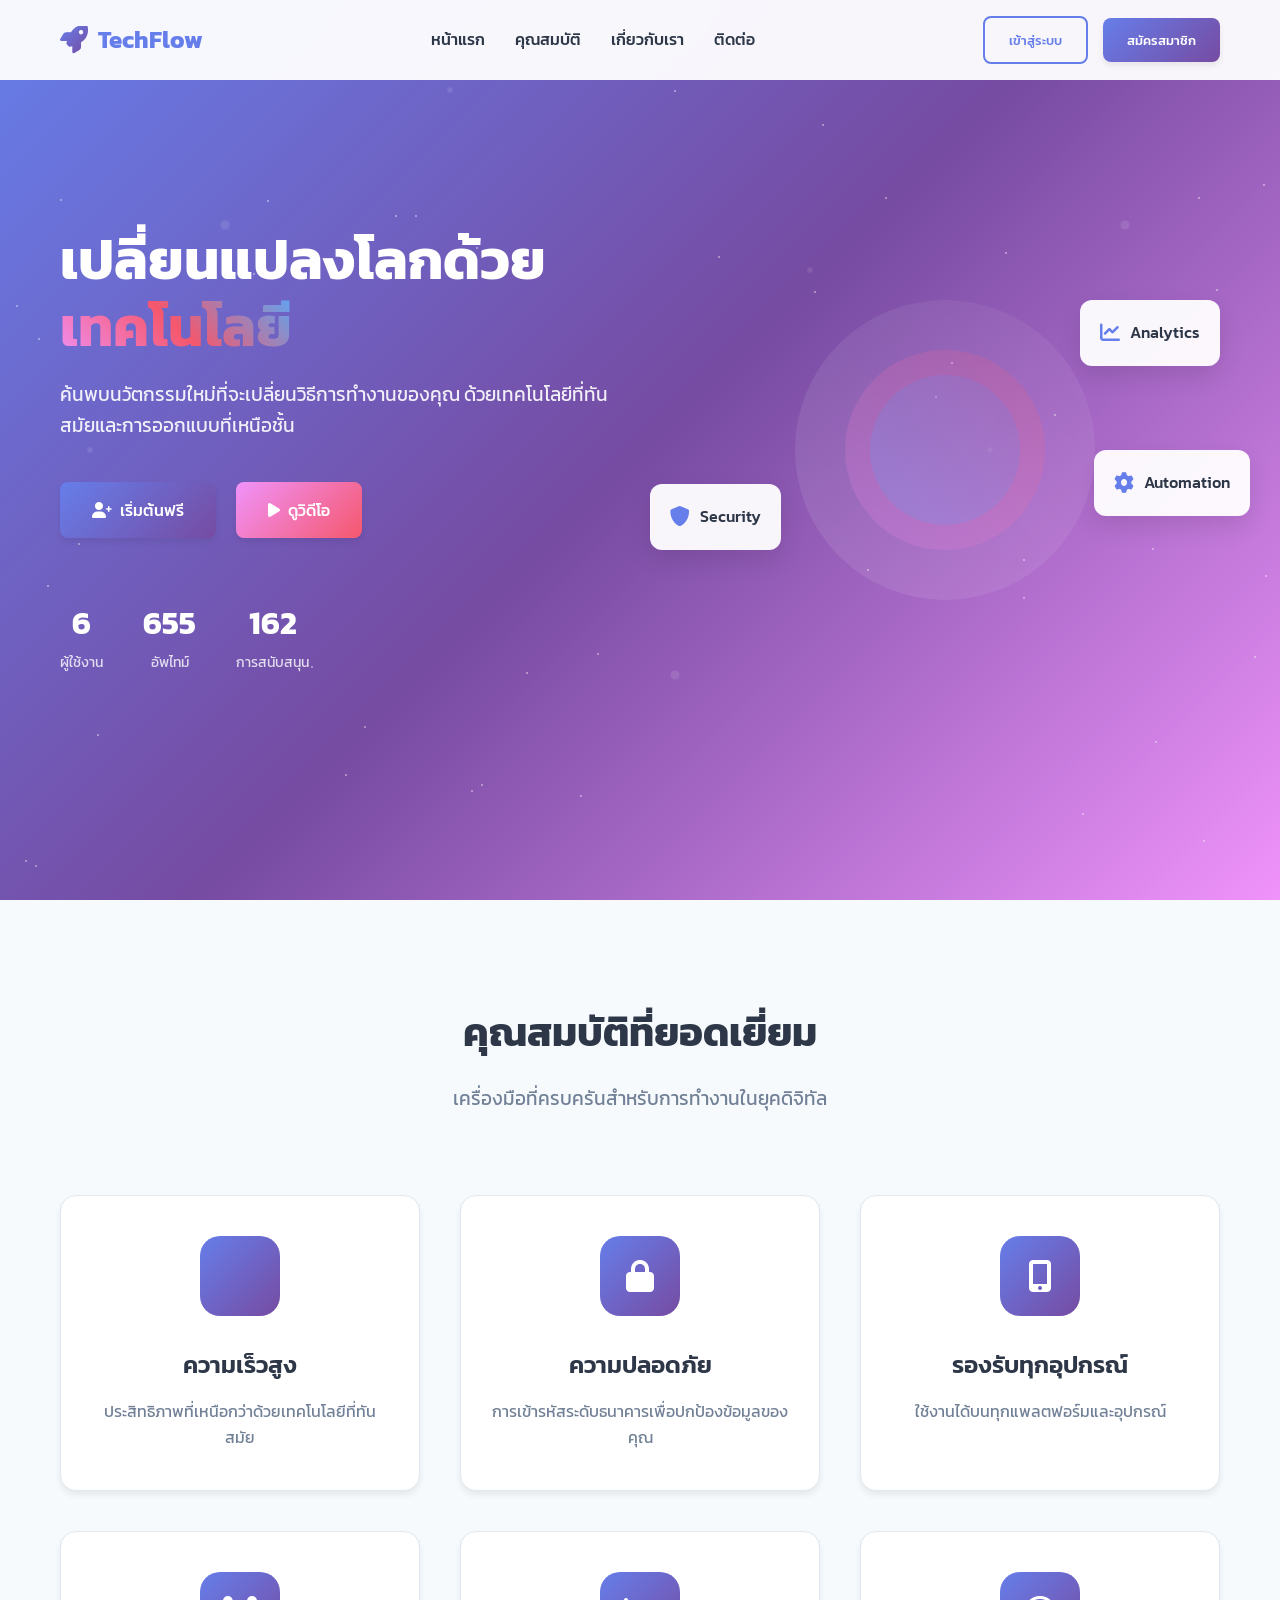
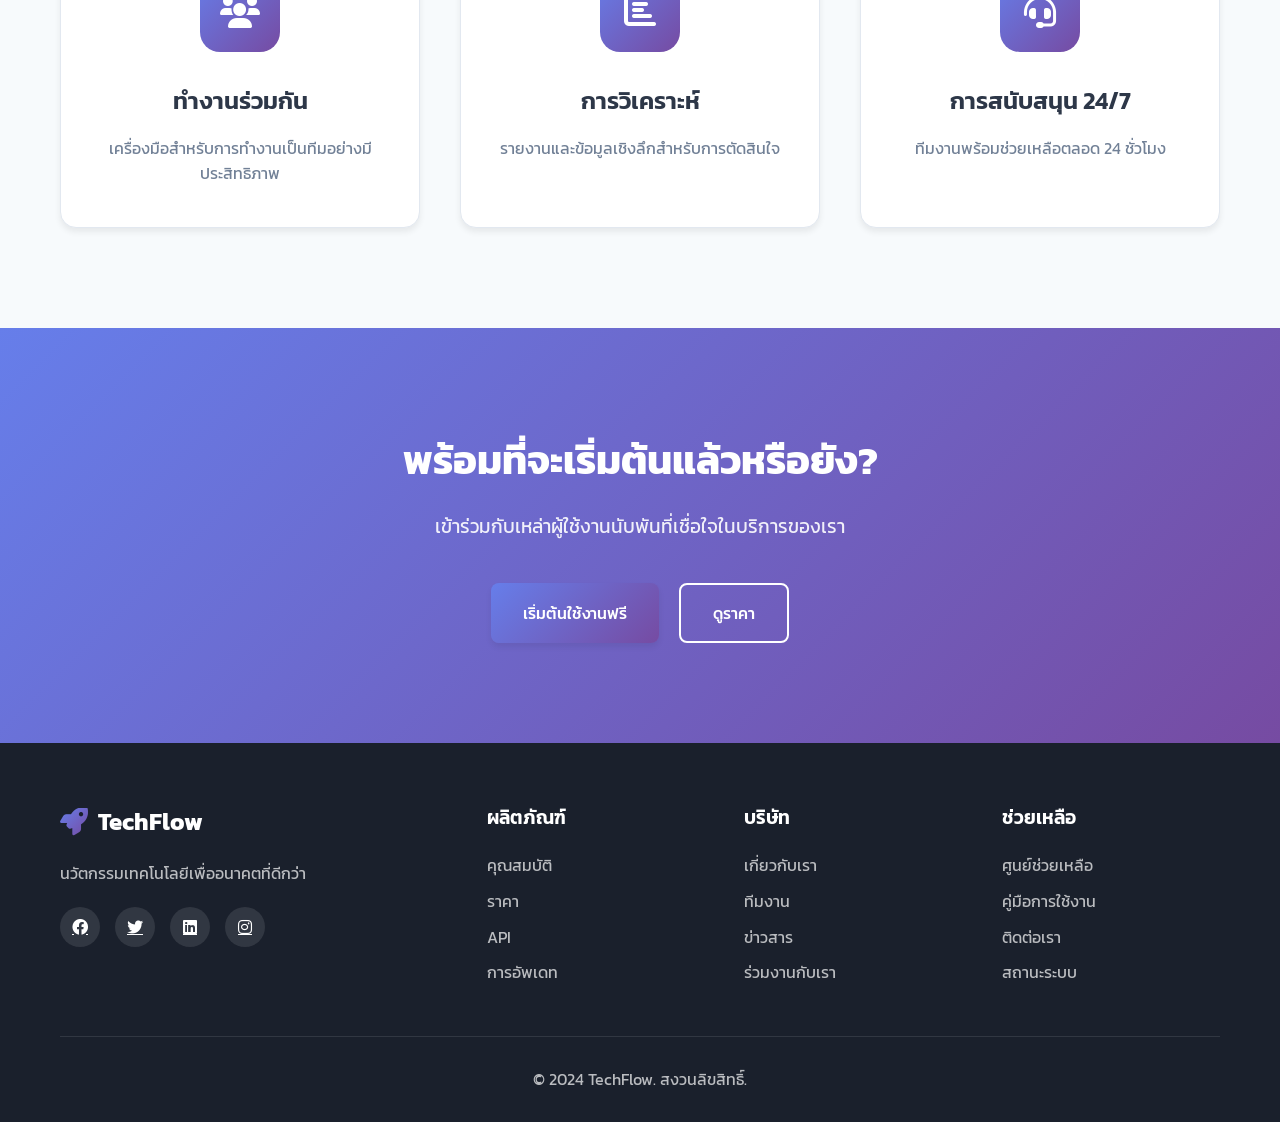
==== commit 8eb3192c: "Merge f1182c5329f077fbf2e2dad5667991ae16d5e95a into 7182542067bb7500c9b95493c51d4575514e00e9" ====
--- a/index.html
+++ b/index.html
@@ -3,17 +3,18 @@
 <head>
     <meta charset="UTF-8">
     <meta name="viewport" content="width=device-width, initial-scale=1.0">
-    <title>Welcome - Beautiful Landing Page</title>
+    <title>Welcome - เข้าสู่โลกแห่งนวัตกรรม</title>
     <link rel="stylesheet" href="styles.css">
-    <link href="https://fonts.googleapis.com/css2?family=Inter:wght@300;400;500;600;700&display=swap" rel="stylesheet">
-    <link href="https://cdnjs.cloudflare.com/ajax/libs/font-awesome/6.4.0/css/all.min.css" rel="stylesheet">
+    <link href="https://cdnjs.cloudflare.com/ajax/libs/font-awesome/6.0.0/css/all.min.css" rel="stylesheet">
+    <link href="https://fonts.googleapis.com/css2?family=Kanit:wght@300;400;500;600;700&display=swap" rel="stylesheet">
 </head>
 <body>
     <!-- Navigation -->
     <nav class="navbar">
         <div class="nav-container">
             <div class="nav-logo">
-                <h2>BrandName</h2>
+                <i class="fas fa-rocket"></i>
+                <span>TechFlow</span>
             </div>
             <div class="nav-menu">
                 <a href="#home" class="nav-link">หน้าแรก</a>
@@ -22,8 +23,8 @@
                 <a href="#contact" class="nav-link">ติดต่อ</a>
             </div>
             <div class="nav-auth">
-                <button class="btn-login" onclick="openLoginModal()">เข้าสู่ระบบ</button>
-                <button class="btn-signup" onclick="openSignupModal()">สมัครสมาชิก</button>
+                <button class="btn btn-outline" onclick="openModal('login')">เข้าสู่ระบบ</button>
+                <button class="btn btn-primary" onclick="openModal('signup')">สมัครสมาชิก</button>
             </div>
             <div class="hamburger">
                 <span></span>
@@ -37,55 +38,56 @@
     <section id="home" class="hero">
         <div class="hero-container">
             <div class="hero-content">
-                <h1 class="hero-title">สร้างอนาคตที่ดีกว่า<br><span class="gradient-text">ด้วยเทคโนโลยี</span></h1>
+                <h1 class="hero-title">
+                    เปลี่ยนแปลงโลกด้วย
+                    <span class="gradient-text">เทคโนโลยี</span>
+                </h1>
                 <p class="hero-description">
-                    แพลตฟอร์มที่จะเปลี่ยนวิธีการทำงานของคุณให้ง่ายและมีประสิทธิภาพมากขึ้น 
-                    พร้อมฟีเจอร์ที่ทันสมัยและการใช้งานที่เข้าใจง่าย
+                    ค้นพบนวัตกรรมใหม่ที่จะเปลี่ยนวิธีการทำงานของคุณ 
+                    ด้วยเทคโนโลยีที่ทันสมัยและการออกแบบที่เหนือชั้น
                 </p>
-                <div class="hero-actions">
-                    <button class="btn-primary" onclick="openSignupModal()">
-                        <i class="fas fa-rocket"></i>
-                        เริ่มต้นใช้งานฟรี
-                    </button>
-                    <button class="btn-secondary">
+                <div class="hero-buttons">
+                    <button class="btn btn-primary btn-large" onclick="openModal('signup')">
+                        <i class="fas fa-user-plus"></i>
+                        เริ่มต้นฟรี
+                    </button>
+                    <button class="btn btn-secondary btn-large">
                         <i class="fas fa-play"></i>
-                        ดูการทำงาน
+                        ดูวิดีโอ
                     </button>
                 </div>
                 <div class="hero-stats">
                     <div class="stat">
-                        <h3>10,000+</h3>
-                        <p>ผู้ใช้งาน</p>
+                        <span class="stat-number">10K+</span>
+                        <span class="stat-label">ผู้ใช้งาน</span>
                     </div>
                     <div class="stat">
-                        <h3>99.9%</h3>
-                        <p>เวลาใช้งาน</p>
+                        <span class="stat-number">99.9%</span>
+                        <span class="stat-label">อัพไทม์</span>
                     </div>
                     <div class="stat">
-                        <h3>24/7</h3>
-                        <p>ซัพพอร์ต</p>
+                        <span class="stat-number">24/7</span>
+                        <span class="stat-label">การสนับสนุน</span>
                     </div>
                 </div>
             </div>
             <div class="hero-image">
                 <div class="floating-card card-1">
                     <i class="fas fa-chart-line"></i>
-                    <h4>เพิ่มประสิทธิภาพ</h4>
-                    <p>+150%</p>
+                    <span>Analytics</span>
                 </div>
                 <div class="floating-card card-2">
                     <i class="fas fa-shield-alt"></i>
-                    <h4>ปลอดภัย 100%</h4>
-                    <p>SSL Secured</p>
+                    <span>Security</span>
                 </div>
                 <div class="floating-card card-3">
-                    <i class="fas fa-users"></i>
-                    <h4>ทีมงาน</h4>
-                    <p>1000+ คน</p>
+                    <i class="fas fa-cog"></i>
+                    <span>Automation</span>
                 </div>
                 <div class="hero-graphic">
-                    <div class="graphic-circle"></div>
-                    <div class="graphic-dots"></div>
+                    <div class="circle circle-1"></div>
+                    <div class="circle circle-2"></div>
+                    <div class="circle circle-3"></div>
                 </div>
             </div>
         </div>
@@ -95,37 +97,51 @@
     <section id="features" class="features">
         <div class="container">
             <div class="section-header">
-                <h2>ทำไมต้องเลือกเรา?</h2>
-                <p>คุณสมบัติที่ทำให้เราแตกต่างจากผู้อื่น</p>
+                <h2>คุณสมบัติที่ยอดเยี่ยม</h2>
+                <p>เครื่องมือที่ครบครันสำหรับการทำงานในยุคดิจิทัล</p>
             </div>
             <div class="features-grid">
                 <div class="feature-card">
                     <div class="feature-icon">
-                        <i class="fas fa-bolt"></i>
-                    </div>
-                    <h3>รวดเร็วเหนือใคร</h3>
-                    <p>ประมวลผลข้อมูลได้เร็วกว่าปกติ 10 เท่า ด้วยเทคโนโลยี AI ล่าสุด</p>
+                        <i class="fas fa-lightning-bolt"></i>
+                    </div>
+                    <h3>ความเร็วสูง</h3>
+                    <p>ประสิทธิภาพที่เหนือกว่าด้วยเทคโนโลยีที่ทันสมัย</p>
                 </div>
                 <div class="feature-card">
                     <div class="feature-icon">
                         <i class="fas fa-lock"></i>
                     </div>
-                    <h3>ปลอดภัยสูงสุด</h3>
-                    <p>เข้ารหัสข้อมูลระดับธนาคาร พร้อมระบบรักษาความปลอดภัยที่ได้มาตรฐาน</p>
+                    <h3>ความปลอดภัย</h3>
+                    <p>การเข้ารหัสระดับธนาคารเพื่อปกป้องข้อมูลของคุณ</p>
                 </div>
                 <div class="feature-card">
                     <div class="feature-icon">
                         <i class="fas fa-mobile-alt"></i>
                     </div>
-                    <h3>ใช้งานง่าย</h3>
-                    <p>ออกแบบให้ใช้งานง่าย ไม่ซับซ้อน รองรับทุกอุปกรณ์</p>
+                    <h3>รองรับทุกอุปกรณ์</h3>
+                    <p>ใช้งานได้บนทุกแพลตฟอร์มและอุปกรณ์</p>
+                </div>
+                <div class="feature-card">
+                    <div class="feature-icon">
+                        <i class="fas fa-users"></i>
+                    </div>
+                    <h3>ทำงานร่วมกัน</h3>
+                    <p>เครื่องมือสำหรับการทำงานเป็นทีมอย่างมีประสิทธิภาพ</p>
+                </div>
+                <div class="feature-card">
+                    <div class="feature-icon">
+                        <i class="fas fa-chart-bar"></i>
+                    </div>
+                    <h3>การวิเคราะห์</h3>
+                    <p>รายงานและข้อมูลเชิงลึกสำหรับการตัดสินใจ</p>
                 </div>
                 <div class="feature-card">
                     <div class="feature-icon">
                         <i class="fas fa-headset"></i>
                     </div>
-                    <h3>ซัพพอร์ต 24/7</h3>
-                    <p>ทีมงานผู้เชี่ยวชาญพร้อมให้คำปรึกษาและแก้ไขปัญหาตลอด 24 ชั่วโมง</p>
+                    <h3>การสนับสนุน 24/7</h3>
+                    <p>ทีมงานพร้อมช่วยเหลือตลอด 24 ชั่วโมง</p>
                 </div>
             </div>
         </div>
@@ -136,13 +152,13 @@
         <div class="container">
             <div class="cta-content">
                 <h2>พร้อมที่จะเริ่มต้นแล้วหรือยัง?</h2>
-                <p>เริ่มใช้งานฟรีวันนี้ ไม่ต้องผูกมัดสัญญา ยกเลิกได้ทุกเมื่อ</p>
-                <div class="cta-actions">
-                    <button class="btn-primary" onclick="openSignupModal()">
-                        สมัครสมาชิกฟรี
-                    </button>
-                    <button class="btn-outline">
-                        ติดต่อฝ่ายขาย
+                <p>เข้าร่วมกับเหล่าผู้ใช้งานนับพันที่เชื่อใจในบริการของเรา</p>
+                <div class="cta-buttons">
+                    <button class="btn btn-primary btn-large" onclick="openModal('signup')">
+                        เริ่มต้นใช้งานฟรี
+                    </button>
+                    <button class="btn btn-outline btn-large">
+                        ดูราคา
                     </button>
                 </div>
             </div>
@@ -153,146 +169,114 @@
     <footer class="footer">
         <div class="container">
             <div class="footer-content">
-                <div class="footer-section">
-                    <h3>BrandName</h3>
-                    <p>สร้างอนาคตที่ดีกว่าด้วยเทคโนโลยี</p>
+                <div class="footer-brand">
+                    <div class="footer-logo">
+                        <i class="fas fa-rocket"></i>
+                        <span>TechFlow</span>
+                    </div>
+                    <p>นวัตกรรมเทคโนโลยีเพื่ออนาคตที่ดีกว่า</p>
                     <div class="social-links">
-                        <a href="#"><i class="fab fa-facebook-f"></i></a>
+                        <a href="#"><i class="fab fa-facebook"></i></a>
                         <a href="#"><i class="fab fa-twitter"></i></a>
+                        <a href="#"><i class="fab fa-linkedin"></i></a>
                         <a href="#"><i class="fab fa-instagram"></i></a>
-                        <a href="#"><i class="fab fa-linkedin-in"></i></a>
-                    </div>
-                </div>
-                <div class="footer-section">
-                    <h4>ผลิตภัณฑ์</h4>
-                    <ul>
-                        <li><a href="#">คุณสมบัติ</a></li>
-                        <li><a href="#">ราคา</a></li>
-                        <li><a href="#">API</a></li>
-                        <li><a href="#">เอกสาร</a></li>
-                    </ul>
-                </div>
-                <div class="footer-section">
-                    <h4>บริษัท</h4>
-                    <ul>
-                        <li><a href="#">เกี่ยวกับเรา</a></li>
-                        <li><a href="#">ทีมงาน</a></li>
-                        <li><a href="#">ข่าวสาร</a></li>
-                        <li><a href="#">ร่วมงานกับเรา</a></li>
-                    </ul>
-                </div>
-                <div class="footer-section">
-                    <h4>ช่วยเหลือ</h4>
-                    <ul>
-                        <li><a href="#">ศูนย์ช่วยเหลือ</a></li>
-                        <li><a href="#">ติดต่อเรา</a></li>
-                        <li><a href="#">สถานะระบบ</a></li>
-                        <li><a href="#">รายงานปัญหา</a></li>
-                    </ul>
+                    </div>
+                </div>
+                <div class="footer-links">
+                    <div class="footer-column">
+                        <h4>ผลิตภัณฑ์</h4>
+                        <a href="#">คุณสมบัติ</a>
+                        <a href="#">ราคา</a>
+                        <a href="#">API</a>
+                        <a href="#">การอัพเดท</a>
+                    </div>
+                    <div class="footer-column">
+                        <h4>บริษัท</h4>
+                        <a href="#">เกี่ยวกับเรา</a>
+                        <a href="#">ทีมงาน</a>
+                        <a href="#">ข่าวสาร</a>
+                        <a href="#">ร่วมงานกับเรา</a>
+                    </div>
+                    <div class="footer-column">
+                        <h4>ช่วยเหลือ</h4>
+                        <a href="#">ศูนย์ช่วยเหลือ</a>
+                        <a href="#">คู่มือการใช้งาน</a>
+                        <a href="#">ติดต่อเรา</a>
+                        <a href="#">สถานะระบบ</a>
+                    </div>
                 </div>
             </div>
             <div class="footer-bottom">
-                <p>&copy; 2024 BrandName. สงวนลิขสิทธิ์.</p>
+                <p>&copy; 2024 TechFlow. สงวนลิขสิทธิ์.</p>
             </div>
         </div>
     </footer>
 
-    <!-- Login Modal -->
-    <div id="loginModal" class="modal">
+    <!-- Modal for Login/Signup -->
+    <div id="modal" class="modal">
         <div class="modal-content">
-            <div class="modal-header">
+            <span class="close">&times;</span>
+            
+            <!-- Login Form -->
+            <div id="loginForm" class="auth-form">
                 <h2>เข้าสู่ระบบ</h2>
-                <span class="close" onclick="closeLoginModal()">&times;</span>
-            </div>
-            <form class="auth-form">
-                <div class="form-group">
-                    <label for="loginEmail">อีเมล</label>
-                    <input type="email" id="loginEmail" required>
-                </div>
-                <div class="form-group">
-                    <label for="loginPassword">รหัสผ่าน</label>
-                    <input type="password" id="loginPassword" required>
-                </div>
-                <div class="form-options">
-                    <label class="checkbox">
-                        <input type="checkbox">
-                        <span class="checkmark"></span>
-                        จำรหัสผ่าน
-                    </label>
-                    <a href="#" class="forgot-password">ลืมรหัสผ่าน?</a>
-                </div>
-                <button type="submit" class="btn-primary full-width">เข้าสู่ระบบ</button>
-                <div class="divider">
-                    <span>หรือ</span>
-                </div>
-                <button type="button" class="btn-social google">
-                    <i class="fab fa-google"></i>
-                    เข้าสู่ระบบด้วย Google
-                </button>
-                <button type="button" class="btn-social facebook">
-                    <i class="fab fa-facebook-f"></i>
-                    เข้าสู่ระบบด้วย Facebook
-                </button>
-                <p class="auth-switch">
-                    ยังไม่มีบัญชี? <a href="#" onclick="switchToSignup()">สมัครสมาชิก</a>
-                </p>
-            </form>
-        </div>
-    </div>
-
-    <!-- Signup Modal -->
-    <div id="signupModal" class="modal">
-        <div class="modal-content">
-            <div class="modal-header">
+                <form>
+                    <div class="form-group">
+                        <label for="loginEmail">อีเมล</label>
+                        <input type="email" id="loginEmail" required>
+                    </div>
+                    <div class="form-group">
+                        <label for="loginPassword">รหัสผ่าน</label>
+                        <input type="password" id="loginPassword" required>
+                    </div>
+                    <div class="form-options">
+                        <label class="checkbox">
+                            <input type="checkbox">
+                            <span class="checkmark"></span>
+                            จดจำฉันไว้
+                        </label>
+                        <a href="#" class="forgot-password">ลืมรหัสผ่าน?</a>
+                    </div>
+                    <button type="submit" class="btn btn-primary btn-full">เข้าสู่ระบบ</button>
+                </form>
+                <div class="auth-switch">
+                    <p>ยังไม่มีบัญชี? <a href="#" onclick="switchForm('signup')">สมัครสมาชิก</a></p>
+                </div>
+            </div>
+
+            <!-- Signup Form -->
+            <div id="signupForm" class="auth-form" style="display: none;">
                 <h2>สมัครสมาชิก</h2>
-                <span class="close" onclick="closeSignupModal()">&times;</span>
-            </div>
-            <form class="auth-form">
-                <div class="form-row">
-                    <div class="form-group">
-                        <label for="firstName">ชื่อ</label>
-                        <input type="text" id="firstName" required>
-                    </div>
-                    <div class="form-group">
-                        <label for="lastName">นามสกุล</label>
-                        <input type="text" id="lastName" required>
-                    </div>
-                </div>
-                <div class="form-group">
-                    <label for="signupEmail">อีเมล</label>
-                    <input type="email" id="signupEmail" required>
-                </div>
-                <div class="form-group">
-                    <label for="signupPassword">รหัสผ่าน</label>
-                    <input type="password" id="signupPassword" required>
-                </div>
-                <div class="form-group">
-                    <label for="confirmPassword">ยืนยันรหัสผ่าน</label>
-                    <input type="password" id="confirmPassword" required>
-                </div>
-                <div class="form-options">
-                    <label class="checkbox">
-                        <input type="checkbox" required>
-                        <span class="checkmark"></span>
-                        ฉันยอมรับ <a href="#">เงื่อนไขการใช้งาน</a> และ <a href="#">นโยบายความเป็นส่วนตัว</a>
-                    </label>
-                </div>
-                <button type="submit" class="btn-primary full-width">สมัครสมาชิก</button>
-                <div class="divider">
-                    <span>หรือ</span>
-                </div>
-                <button type="button" class="btn-social google">
-                    <i class="fab fa-google"></i>
-                    สมัครด้วย Google
-                </button>
-                <button type="button" class="btn-social facebook">
-                    <i class="fab fa-facebook-f"></i>
-                    สมัครด้วย Facebook
-                </button>
-                <p class="auth-switch">
-                    มีบัญชีอยู่แล้ว? <a href="#" onclick="switchToLogin()">เข้าสู่ระบบ</a>
-                </p>
-            </form>
+                <form>
+                    <div class="form-group">
+                        <label for="signupName">ชื่อ-นามสกุล</label>
+                        <input type="text" id="signupName" required>
+                    </div>
+                    <div class="form-group">
+                        <label for="signupEmail">อีเมล</label>
+                        <input type="email" id="signupEmail" required>
+                    </div>
+                    <div class="form-group">
+                        <label for="signupPassword">รหัสผ่าน</label>
+                        <input type="password" id="signupPassword" required>
+                    </div>
+                    <div class="form-group">
+                        <label for="confirmPassword">ยืนยันรหัสผ่าน</label>
+                        <input type="password" id="confirmPassword" required>
+                    </div>
+                    <div class="form-options">
+                        <label class="checkbox">
+                            <input type="checkbox" required>
+                            <span class="checkmark"></span>
+                            ฉันยอมรับ <a href="#">ข้อกำหนดการใช้งาน</a>
+                        </label>
+                    </div>
+                    <button type="submit" class="btn btn-primary btn-full">สมัครสมาชิก</button>
+                </form>
+                <div class="auth-switch">
+                    <p>มีบัญชีอยู่แล้ว? <a href="#" onclick="switchForm('login')">เข้าสู่ระบบ</a></p>
+                </div>
+            </div>
         </div>
     </div>
 
--- a/styles.css
+++ b/styles.css
@@ -1,21 +1,123 @@
-/* Reset and base styles */
+/* Reset and Base Styles */
 * {
     margin: 0;
     padding: 0;
     box-sizing: border-box;
 }
 
+:root {
+    --primary-color: #667eea;
+    --primary-dark: #5a6fd8;
+    --secondary-color: #764ba2;
+    --accent-color: #f093fb;
+    --text-primary: #2d3748;
+    --text-secondary: #718096;
+    --text-light: #ffffff;
+    --bg-primary: #ffffff;
+    --bg-secondary: #f7fafc;
+    --bg-dark: #1a202c;
+    --border-color: #e2e8f0;
+    --shadow-light: 0 4px 6px rgba(0, 0, 0, 0.07);
+    --shadow-medium: 0 10px 25px rgba(0, 0, 0, 0.1);
+    --shadow-heavy: 0 20px 40px rgba(0, 0, 0, 0.15);
+    --gradient-primary: linear-gradient(135deg, #667eea 0%, #764ba2 100%);
+    --gradient-secondary: linear-gradient(135deg, #f093fb 0%, #f5576c 100%);
+    --gradient-background: linear-gradient(135deg, #667eea 0%, #764ba2 50%, #f093fb 100%);
+}
+
 body {
-    font-family: 'Inter', sans-serif;
+    font-family: 'Kanit', sans-serif;
     line-height: 1.6;
-    color: #333;
+    color: var(--text-primary);
     overflow-x: hidden;
 }
 
+/* Smooth scrolling */
+html {
+    scroll-behavior: smooth;
+}
+
+/* Container */
 .container {
     max-width: 1200px;
     margin: 0 auto;
     padding: 0 20px;
+}
+
+/* Buttons */
+.btn {
+    display: inline-flex;
+    align-items: center;
+    gap: 8px;
+    padding: 12px 24px;
+    border: none;
+    border-radius: 8px;
+    font-family: inherit;
+    font-weight: 500;
+    text-decoration: none;
+    cursor: pointer;
+    transition: all 0.3s ease;
+    position: relative;
+    overflow: hidden;
+}
+
+.btn::before {
+    content: '';
+    position: absolute;
+    top: 0;
+    left: -100%;
+    width: 100%;
+    height: 100%;
+    background: linear-gradient(90deg, transparent, rgba(255,255,255,0.2), transparent);
+    transition: left 0.5s;
+}
+
+.btn:hover::before {
+    left: 100%;
+}
+
+.btn-primary {
+    background: var(--gradient-primary);
+    color: var(--text-light);
+    box-shadow: var(--shadow-light);
+}
+
+.btn-primary:hover {
+    transform: translateY(-2px);
+    box-shadow: var(--shadow-medium);
+}
+
+.btn-secondary {
+    background: var(--gradient-secondary);
+    color: var(--text-light);
+    box-shadow: var(--shadow-light);
+}
+
+.btn-secondary:hover {
+    transform: translateY(-2px);
+    box-shadow: var(--shadow-medium);
+}
+
+.btn-outline {
+    background: transparent;
+    color: var(--primary-color);
+    border: 2px solid var(--primary-color);
+}
+
+.btn-outline:hover {
+    background: var(--primary-color);
+    color: var(--text-light);
+    transform: translateY(-2px);
+}
+
+.btn-large {
+    padding: 16px 32px;
+    font-size: 16px;
+}
+
+.btn-full {
+    width: 100%;
+    justify-content: center;
 }
 
 /* Navigation */
@@ -25,9 +127,14 @@
     width: 100%;
     background: rgba(255, 255, 255, 0.95);
     backdrop-filter: blur(10px);
-    border-bottom: 1px solid rgba(0, 0, 0, 0.1);
     z-index: 1000;
+    padding: 1rem 0;
     transition: all 0.3s ease;
+}
+
+.navbar.scrolled {
+    background: rgba(255, 255, 255, 0.98);
+    box-shadow: var(--shadow-light);
 }
 
 .nav-container {
@@ -37,92 +144,95 @@
     display: flex;
     justify-content: space-between;
     align-items: center;
-    height: 70px;
-}
-
-.nav-logo h2 {
-    background: linear-gradient(135deg, #667eea 0%, #764ba2 100%);
+}
+
+.nav-logo {
+    display: flex;
+    align-items: center;
+    gap: 10px;
+    font-size: 24px;
+    font-weight: 700;
+    color: var(--primary-color);
+}
+
+.nav-logo i {
+    font-size: 28px;
+    background: var(--gradient-primary);
     -webkit-background-clip: text;
     -webkit-text-fill-color: transparent;
     background-clip: text;
-    font-weight: 700;
 }
 
 .nav-menu {
     display: flex;
-    list-style: none;
     gap: 30px;
 }
 
 .nav-link {
     text-decoration: none;
-    color: #333;
+    color: var(--text-primary);
     font-weight: 500;
     transition: color 0.3s ease;
+    position: relative;
+}
+
+.nav-link::after {
+    content: '';
+    position: absolute;
+    bottom: -5px;
+    left: 0;
+    width: 0;
+    height: 2px;
+    background: var(--gradient-primary);
+    transition: width 0.3s ease;
 }
 
 .nav-link:hover {
-    color: #667eea;
+    color: var(--primary-color);
+}
+
+.nav-link:hover::after {
+    width: 100%;
 }
 
 .nav-auth {
     display: flex;
     gap: 15px;
-}
-
-.btn-login {
-    background: transparent;
-    border: 2px solid #667eea;
-    color: #667eea;
-    padding: 10px 20px;
-    border-radius: 25px;
-    cursor: pointer;
-    font-weight: 500;
-    transition: all 0.3s ease;
-}
-
-.btn-login:hover {
-    background: #667eea;
-    color: white;
-}
-
-.btn-signup {
-    background: linear-gradient(135deg, #667eea 0%, #764ba2 100%);
-    border: none;
-    color: white;
-    padding: 10px 20px;
-    border-radius: 25px;
-    cursor: pointer;
-    font-weight: 500;
-    transition: all 0.3s ease;
-}
-
-.btn-signup:hover {
-    transform: translateY(-2px);
-    box-shadow: 0 10px 20px rgba(102, 126, 234, 0.3);
+    align-items: center;
 }
 
 .hamburger {
     display: none;
     flex-direction: column;
     cursor: pointer;
+    gap: 4px;
 }
 
 .hamburger span {
     width: 25px;
     height: 3px;
-    background: #333;
-    margin: 3px 0;
+    background: var(--text-primary);
     transition: 0.3s;
 }
 
 /* Hero Section */
 .hero {
-    padding: 120px 0 80px;
-    background: linear-gradient(135deg, #f5f7fa 0%, #c3cfe2 100%);
     min-height: 100vh;
-    display: flex;
-    align-items: center;
+    background: var(--gradient-background);
+    display: flex;
+    align-items: center;
+    position: relative;
+    overflow: hidden;
+}
+
+.hero::before {
+    content: '';
+    position: absolute;
+    top: 0;
+    left: 0;
+    right: 0;
+    bottom: 0;
+    background: url('data:image/svg+xml,<svg xmlns="http://www.w3.org/2000/svg" viewBox="0 0 100 100"><defs><pattern id="grain" width="100" height="100" patternUnits="userSpaceOnUse"><circle cx="25" cy="25" r="0.5" fill="%23ffffff" opacity="0.1"/><circle cx="75" cy="75" r="0.5" fill="%23ffffff" opacity="0.1"/><circle cx="50" cy="10" r="0.3" fill="%23ffffff" opacity="0.1"/><circle cx="10" cy="50" r="0.3" fill="%23ffffff" opacity="0.1"/><circle cx="90" cy="30" r="0.3" fill="%23ffffff" opacity="0.1"/></pattern></defs><rect width="100" height="100" fill="url(%23grain)"/></svg>');
 }
 
 .hero-container {
@@ -133,74 +243,46 @@
     grid-template-columns: 1fr 1fr;
     gap: 60px;
     align-items: center;
+    position: relative;
+    z-index: 1;
+}
+
+.hero-content {
+    animation: fadeInUp 1s ease-out;
 }
 
 .hero-title {
     font-size: 3.5rem;
     font-weight: 700;
+    line-height: 1.2;
     margin-bottom: 20px;
-    line-height: 1.2;
+    color: var(--text-light);
 }
 
 .gradient-text {
-    background: linear-gradient(135deg, #667eea 0%, #764ba2 100%);
+    background: linear-gradient(45deg, #f093fb, #f5576c, #4facfe);
     -webkit-background-clip: text;
     -webkit-text-fill-color: transparent;
     background-clip: text;
+    animation: gradientShift 3s ease-in-out infinite;
+}
+
+@keyframes gradientShift {
+    0%, 100% { background-position: 0% 50%; }
+    50% { background-position: 100% 50%; }
 }
 
 .hero-description {
     font-size: 1.2rem;
-    color: #666;
+    color: rgba(255, 255, 255, 0.9);
     margin-bottom: 40px;
-    line-height: 1.8;
-}
-
-.hero-actions {
+    line-height: 1.6;
+}
+
+.hero-buttons {
     display: flex;
     gap: 20px;
-    margin-bottom: 50px;
-}
-
-.btn-primary {
-    background: linear-gradient(135deg, #667eea 0%, #764ba2 100%);
-    border: none;
-    color: white;
-    padding: 15px 30px;
-    border-radius: 30px;
-    cursor: pointer;
-    font-weight: 600;
-    font-size: 1rem;
-    display: flex;
-    align-items: center;
-    gap: 10px;
-    transition: all 0.3s ease;
-}
-
-.btn-primary:hover {
-    transform: translateY(-3px);
-    box-shadow: 0 15px 30px rgba(102, 126, 234, 0.4);
-}
-
-.btn-secondary {
-    background: transparent;
-    border: 2px solid #667eea;
-    color: #667eea;
-    padding: 15px 30px;
-    border-radius: 30px;
-    cursor: pointer;
-    font-weight: 600;
-    font-size: 1rem;
-    display: flex;
-    align-items: center;
-    gap: 10px;
-    transition: all 0.3s ease;
-}
-
-.btn-secondary:hover {
-    background: #667eea;
-    color: white;
-    transform: translateY(-3px);
+    margin-bottom: 60px;
 }
 
 .hero-stats {
@@ -212,260 +294,275 @@
     text-align: center;
 }
 
-.stat h3 {
+.stat-number {
+    display: block;
     font-size: 2rem;
     font-weight: 700;
-    color: #667eea;
-    margin-bottom: 5px;
-}
-
-.stat p {
-    color: #666;
-    font-weight: 500;
+    color: var(--text-light);
+}
+
+.stat-label {
+    font-size: 0.9rem;
+    color: rgba(255, 255, 255, 0.8);
 }
 
 /* Hero Image */
 .hero-image {
     position: relative;
-    height: 500px;
-}
-
-.floating-card {
+    display: flex;
+    justify-content: center;
+    align-items: center;
+    animation: fadeInRight 1s ease-out 0.3s both;
+}
+
+.hero-graphic {
+    position: relative;
+    width: 400px;
+    height: 400px;
+}
+
+.circle {
     position: absolute;
-    background: white;
-    border-radius: 15px;
-    padding: 20px;
-    box-shadow: 0 10px 30px rgba(0, 0, 0, 0.1);
+    border-radius: 50%;
     animation: float 6s ease-in-out infinite;
 }
 
-.floating-card i {
-    font-size: 2rem;
-    color: #667eea;
-    margin-bottom: 10px;
-}
-
-.floating-card h4 {
-    font-size: 1.1rem;
-    margin-bottom: 5px;
-}
-
-.floating-card p {
-    color: #666;
-    font-weight: 600;
-}
-
-.card-1 {
+.circle-1 {
+    width: 300px;
+    height: 300px;
+    background: linear-gradient(45deg, rgba(255,255,255,0.1), rgba(255,255,255,0.05));
     top: 50px;
     left: 50px;
     animation-delay: 0s;
 }
 
-.card-2 {
-    top: 150px;
-    right: 100px;
+.circle-2 {
+    width: 200px;
+    height: 200px;
+    background: linear-gradient(45deg, rgba(240,147,251,0.2), rgba(245,87,108,0.2));
+    top: 100px;
+    left: 100px;
     animation-delay: 2s;
 }
 
-.card-3 {
-    bottom: 100px;
-    left: 100px;
-    animation-delay: 4s;
-}
-
-.hero-graphic {
-    position: absolute;
-    top: 50%;
-    left: 50%;
-    transform: translate(-50%, -50%);
-    z-index: -1;
-}
-
-.graphic-circle {
-    width: 300px;
-    height: 300px;
-    border: 2px solid #667eea;
-    border-radius: 50%;
-    opacity: 0.3;
-    animation: rotate 20s linear infinite;
-}
-
-.graphic-dots {
-    position: absolute;
-    top: 50%;
-    left: 50%;
-    transform: translate(-50%, -50%);
+.circle-3 {
     width: 150px;
     height: 150px;
-    background: radial-gradient(circle, #667eea 2px, transparent 2px);
-    background-size: 20px 20px;
-    opacity: 0.4;
-    animation: pulse 4s ease-in-out infinite;
+    background: linear-gradient(45deg, rgba(79,172,254,0.2), rgba(102,126,234,0.2));
+    top: 125px;
+    left: 125px;
+    animation-delay: 4s;
+}
+
+.floating-card {
+    position: absolute;
+    background: rgba(255, 255, 255, 0.95);
+    backdrop-filter: blur(10px);
+    padding: 20px;
+    border-radius: 12px;
+    box-shadow: var(--shadow-medium);
+    display: flex;
+    align-items: center;
+    gap: 10px;
+    font-weight: 500;
+    color: var(--text-primary);
+    animation: float 4s ease-in-out infinite;
+}
+
+.card-1 {
+    top: 50px;
+    right: 0;
+    animation-delay: 0s;
+}
+
+.card-2 {
+    bottom: 100px;
+    left: -20px;
+    animation-delay: 1.5s;
+}
+
+.card-3 {
+    top: 200px;
+    right: -30px;
+    animation-delay: 3s;
+}
+
+.floating-card i {
+    font-size: 20px;
+    color: var(--primary-color);
+}
+
+@keyframes float {
+    0%, 100% { transform: translateY(0px); }
+    50% { transform: translateY(-20px); }
+}
+
+@keyframes fadeInUp {
+    from {
+        opacity: 0;
+        transform: translateY(30px);
+    }
+    to {
+        opacity: 1;
+        transform: translateY(0);
+    }
+}
+
+@keyframes fadeInRight {
+    from {
+        opacity: 0;
+        transform: translateX(30px);
+    }
+    to {
+        opacity: 1;
+        transform: translateX(0);
+    }
 }
 
 /* Features Section */
 .features {
     padding: 100px 0;
-    background: white;
+    background: var(--bg-secondary);
 }
 
 .section-header {
     text-align: center;
-    margin-bottom: 60px;
+    margin-bottom: 80px;
 }
 
 .section-header h2 {
     font-size: 2.5rem;
     font-weight: 700;
     margin-bottom: 20px;
-    color: #333;
+    color: var(--text-primary);
 }
 
 .section-header p {
     font-size: 1.2rem;
-    color: #666;
+    color: var(--text-secondary);
+    max-width: 600px;
+    margin: 0 auto;
 }
 
 .features-grid {
     display: grid;
-    grid-template-columns: repeat(auto-fit, minmax(280px, 1fr));
+    grid-template-columns: repeat(auto-fit, minmax(300px, 1fr));
     gap: 40px;
 }
 
 .feature-card {
-    background: white;
-    border-radius: 20px;
+    background: var(--bg-primary);
     padding: 40px 30px;
+    border-radius: 16px;
+    box-shadow: var(--shadow-light);
     text-align: center;
-    box-shadow: 0 10px 30px rgba(0, 0, 0, 0.05);
     transition: all 0.3s ease;
-    border: 1px solid #f0f0f0;
+    border: 1px solid var(--border-color);
 }
 
 .feature-card:hover {
     transform: translateY(-10px);
-    box-shadow: 0 20px 50px rgba(0, 0, 0, 0.1);
+    box-shadow: var(--shadow-heavy);
 }
 
 .feature-icon {
     width: 80px;
     height: 80px;
-    background: linear-gradient(135deg, #667eea 0%, #764ba2 100%);
-    border-radius: 50%;
+    background: var(--gradient-primary);
+    border-radius: 20px;
     display: flex;
     align-items: center;
     justify-content: center;
-    margin: 0 auto 25px;
-}
-
-.feature-icon i {
+    margin: 0 auto 30px;
+    color: var(--text-light);
     font-size: 2rem;
-    color: white;
 }
 
 .feature-card h3 {
-    font-size: 1.4rem;
+    font-size: 1.5rem;
     font-weight: 600;
     margin-bottom: 15px;
-    color: #333;
+    color: var(--text-primary);
 }
 
 .feature-card p {
-    color: #666;
-    line-height: 1.7;
+    color: var(--text-secondary);
+    line-height: 1.6;
 }
 
 /* CTA Section */
 .cta {
     padding: 100px 0;
-    background: linear-gradient(135deg, #667eea 0%, #764ba2 100%);
-    color: white;
+    background: var(--gradient-primary);
     text-align: center;
 }
 
 .cta-content h2 {
     font-size: 2.5rem;
     font-weight: 700;
+    color: var(--text-light);
     margin-bottom: 20px;
 }
 
 .cta-content p {
     font-size: 1.2rem;
+    color: rgba(255, 255, 255, 0.9);
     margin-bottom: 40px;
-    opacity: 0.9;
-}
-
-.cta-actions {
+    max-width: 600px;
+    margin-left: auto;
+    margin-right: auto;
+}
+
+.cta-buttons {
     display: flex;
     gap: 20px;
     justify-content: center;
 }
 
-.btn-outline {
-    background: transparent;
-    border: 2px solid white;
-    color: white;
-    padding: 15px 30px;
-    border-radius: 30px;
-    cursor: pointer;
-    font-weight: 600;
-    font-size: 1rem;
-    transition: all 0.3s ease;
-}
-
-.btn-outline:hover {
-    background: white;
-    color: #667eea;
-    transform: translateY(-3px);
+.cta .btn-outline {
+    border-color: var(--text-light);
+    color: var(--text-light);
+}
+
+.cta .btn-outline:hover {
+    background: var(--text-light);
+    color: var(--primary-color);
 }
 
 /* Footer */
 .footer {
-    background: #1a1a1a;
-    color: white;
+    background: var(--bg-dark);
+    color: var(--text-light);
     padding: 60px 0 30px;
 }
 
 .footer-content {
     display: grid;
-    grid-template-columns: repeat(auto-fit, minmax(250px, 1fr));
-    gap: 40px;
+    grid-template-columns: 1fr 2fr;
+    gap: 60px;
     margin-bottom: 40px;
 }
 
-.footer-section h3 {
-    font-size: 1.5rem;
+.footer-brand p {
+    margin: 20px 0;
+    color: rgba(255, 255, 255, 0.7);
+}
+
+.footer-logo {
+    display: flex;
+    align-items: center;
+    gap: 10px;
+    font-size: 24px;
+    font-weight: 700;
     margin-bottom: 20px;
-    color: #667eea;
-}
-
-.footer-section h4 {
-    font-size: 1.2rem;
-    margin-bottom: 15px;
-    color: #ccc;
-}
-
-.footer-section p {
-    color: #999;
-    margin-bottom: 20px;
-}
-
-.footer-section ul {
-    list-style: none;
-}
-
-.footer-section ul li {
-    margin-bottom: 10px;
-}
-
-.footer-section ul li a {
-    color: #999;
-    text-decoration: none;
-    transition: color 0.3s ease;
-}
-
-.footer-section ul li a:hover {
-    color: #667eea;
+}
+
+.footer-logo i {
+    font-size: 28px;
+    background: var(--gradient-primary);
+    -webkit-background-clip: text;
+    -webkit-text-fill-color: transparent;
+    background-clip: text;
 }
 
 .social-links {
@@ -476,29 +573,52 @@
 .social-links a {
     width: 40px;
     height: 40px;
-    background: #333;
+    background: rgba(255, 255, 255, 0.1);
     border-radius: 50%;
     display: flex;
     align-items: center;
     justify-content: center;
-    color: white;
+    color: var(--text-light);
+    transition: all 0.3s ease;
+}
+
+.social-links a:hover {
+    background: var(--primary-color);
+    transform: translateY(-2px);
+}
+
+.footer-links {
+    display: grid;
+    grid-template-columns: repeat(3, 1fr);
+    gap: 40px;
+}
+
+.footer-column h4 {
+    font-size: 1.2rem;
+    font-weight: 600;
+    margin-bottom: 20px;
+}
+
+.footer-column a {
+    display: block;
+    color: rgba(255, 255, 255, 0.7);
     text-decoration: none;
-    transition: all 0.3s ease;
-}
-
-.social-links a:hover {
-    background: #667eea;
-    transform: translateY(-3px);
+    margin-bottom: 10px;
+    transition: color 0.3s ease;
+}
+
+.footer-column a:hover {
+    color: var(--text-light);
 }
 
 .footer-bottom {
+    border-top: 1px solid rgba(255, 255, 255, 0.1);
+    padding-top: 30px;
     text-align: center;
-    padding-top: 30px;
-    border-top: 1px solid #333;
-    color: #999;
-}
-
-/* Modal Styles */
+    color: rgba(255, 255, 255, 0.7);
+}
+
+/* Modal */
 .modal {
     display: none;
     position: fixed;
@@ -507,55 +627,57 @@
     top: 0;
     width: 100%;
     height: 100%;
-    background-color: rgba(0, 0, 0, 0.5);
+    background-color: rgba(0, 0, 0, 0.6);
     backdrop-filter: blur(5px);
 }
 
 .modal-content {
-    background-color: white;
+    background-color: var(--bg-primary);
     margin: 5% auto;
     padding: 0;
-    border-radius: 15px;
+    border-radius: 16px;
     width: 90%;
     max-width: 450px;
-    box-shadow: 0 20px 60px rgba(0, 0, 0, 0.3);
-    animation: modalSlideIn 0.3s ease;
-}
-
-.modal-header {
-    display: flex;
-    justify-content: space-between;
-    align-items: center;
-    padding: 30px 30px 20px;
-    border-bottom: 1px solid #eee;
-}
-
-.modal-header h2 {
-    margin: 0;
-    color: #333;
-    font-weight: 600;
+    box-shadow: var(--shadow-heavy);
+    position: relative;
+    animation: modalSlideIn 0.3s ease-out;
+}
+
+@keyframes modalSlideIn {
+    from {
+        opacity: 0;
+        transform: translateY(-50px);
+    }
+    to {
+        opacity: 1;
+        transform: translateY(0);
+    }
 }
 
 .close {
-    color: #aaa;
-    font-size: 28px;
+    position: absolute;
+    right: 20px;
+    top: 20px;
+    color: var(--text-secondary);
+    font-size: 24px;
     font-weight: bold;
     cursor: pointer;
     transition: color 0.3s ease;
 }
 
 .close:hover {
-    color: #333;
+    color: var(--text-primary);
 }
 
 .auth-form {
-    padding: 30px;
-}
-
-.form-row {
-    display: grid;
-    grid-template-columns: 1fr 1fr;
-    gap: 15px;
+    padding: 40px;
+}
+
+.auth-form h2 {
+    text-align: center;
+    margin-bottom: 30px;
+    color: var(--text-primary);
+    font-weight: 600;
 }
 
 .form-group {
@@ -566,112 +688,61 @@
     display: block;
     margin-bottom: 8px;
     font-weight: 500;
-    color: #333;
+    color: var(--text-primary);
 }
 
 .form-group input {
     width: 100%;
-    padding: 12px 15px;
-    border: 2px solid #eee;
+    padding: 12px 16px;
+    border: 2px solid var(--border-color);
     border-radius: 8px;
-    font-size: 1rem;
+    font-size: 16px;
     transition: border-color 0.3s ease;
+    font-family: inherit;
 }
 
 .form-group input:focus {
     outline: none;
-    border-color: #667eea;
+    border-color: var(--primary-color);
 }
 
 .form-options {
     display: flex;
     justify-content: space-between;
     align-items: center;
-    margin-bottom: 25px;
-    font-size: 0.9rem;
+    margin-bottom: 30px;
 }
 
 .checkbox {
     display: flex;
     align-items: center;
     cursor: pointer;
+    font-size: 14px;
 }
 
 .checkbox input {
-    width: auto;
     margin-right: 8px;
 }
 
 .forgot-password {
-    color: #667eea;
+    color: var(--primary-color);
     text-decoration: none;
+    font-size: 14px;
 }
 
 .forgot-password:hover {
     text-decoration: underline;
-}
-
-.full-width {
-    width: 100%;
-    margin-bottom: 20px;
-}
-
-.divider {
-    text-align: center;
-    margin: 20px 0;
-    position: relative;
-    color: #999;
-}
-
-.divider::before {
-    content: '';
-    position: absolute;
-    top: 50%;
-    left: 0;
-    right: 0;
-    height: 1px;
-    background: #eee;
-}
-
-.divider span {
-    background: white;
-    padding: 0 15px;
-}
-
-.btn-social {
-    width: 100%;
-    padding: 12px;
-    border: 2px solid #eee;
-    border-radius: 8px;
-    background: white;
-    cursor: pointer;
-    font-weight: 500;
-    margin-bottom: 10px;
-    transition: all 0.3s ease;
-    display: flex;
-    align-items: center;
-    justify-content: center;
-    gap: 10px;
-}
-
-.btn-social.google:hover {
-    border-color: #db4437;
-    color: #db4437;
-}
-
-.btn-social.facebook:hover {
-    border-color: #4267B2;
-    color: #4267B2;
 }
 
 .auth-switch {
     text-align: center;
     margin-top: 20px;
-    color: #666;
+    padding-top: 20px;
+    border-top: 1px solid var(--border-color);
 }
 
 .auth-switch a {
-    color: #667eea;
+    color: var(--primary-color);
     text-decoration: none;
     font-weight: 500;
 }
@@ -680,48 +751,36 @@
     text-decoration: underline;
 }
 
-/* Animations */
-@keyframes float {
-    0%, 100% {
-        transform: translateY(0px);
-    }
-    50% {
-        transform: translateY(-20px);
-    }
-}
-
-@keyframes rotate {
-    from {
-        transform: rotate(0deg);
-    }
-    to {
-        transform: rotate(360deg);
-    }
-}
-
-@keyframes pulse {
-    0%, 100% {
-        opacity: 0.4;
-    }
-    50% {
-        opacity: 0.8;
-    }
-}
-
-@keyframes modalSlideIn {
-    from {
-        opacity: 0;
-        transform: translateY(-50px);
-    }
-    to {
-        opacity: 1;
-        transform: translateY(0);
-    }
-}
-
 /* Responsive Design */
+@media (max-width: 1024px) {
+    .hero-container {
+        grid-template-columns: 1fr;
+        text-align: center;
+        gap: 40px;
+    }
+    
+    .hero-title {
+        font-size: 3rem;
+    }
+    
+    .features-grid {
+        grid-template-columns: repeat(auto-fit, minmax(250px, 1fr));
+        gap: 30px;
+    }
+    
+    .footer-content {
+        grid-template-columns: 1fr;
+        gap: 40px;
+    }
+    
+    .footer-links {
+        grid-template-columns: repeat(2, 1fr);
+    }
+}
+
 @media (max-width: 768px) {
-    .nav-menu {
+    .nav-menu,
+    .nav-auth {
         display: none;
     }
     
@@ -729,78 +788,138 @@
         display: flex;
     }
     
-    .hero-container {
-        grid-template-columns: 1fr;
-        gap: 40px;
-        text-align: center;
-    }
-    
     .hero-title {
         font-size: 2.5rem;
     }
     
-    .hero-actions {
+    .hero-buttons {
         flex-direction: column;
         align-items: center;
     }
     
     .hero-stats {
         justify-content: center;
-        gap: 20px;
-    }
-    
-    .hero-image {
-        height: 300px;
-    }
-    
-    .floating-card {
-        transform: scale(0.8);
     }
     
     .features-grid {
         grid-template-columns: 1fr;
-        gap: 30px;
-    }
-    
-    .cta-actions {
+    }
+    
+    .cta-buttons {
         flex-direction: column;
         align-items: center;
     }
     
-    .footer-content {
+    .footer-links {
         grid-template-columns: 1fr;
         gap: 30px;
-        text-align: center;
-    }
-    
-    .form-row {
-        grid-template-columns: 1fr;
+    }
+    
+    .section-header h2 {
+        font-size: 2rem;
+    }
+    
+    .cta-content h2 {
+        font-size: 2rem;
+    }
+}
+
+@media (max-width: 480px) {
+    .container {
+        padding: 0 15px;
+    }
+    
+    .hero-title {
+        font-size: 2rem;
+    }
+    
+    .hero-description {
+        font-size: 1rem;
     }
     
     .modal-content {
         margin: 10% auto;
         width: 95%;
     }
-}
-
-@media (max-width: 480px) {
-    .hero-title {
-        font-size: 2rem;
-    }
-    
-    .section-header h2 {
-        font-size: 2rem;
-    }
-    
-    .cta-content h2 {
-        font-size: 2rem;
-    }
-    
-    .nav-container {
-        padding: 0 15px;
-    }
-    
-    .container {
-        padding: 0 15px;
-    }
+    
+    .auth-form {
+        padding: 30px 20px;
+    }
+    
+    .floating-card {
+        display: none;
+    }
+    
+    .hero-graphic {
+        width: 300px;
+        height: 300px;
+    }
+    
+    .circle-1 {
+        width: 250px;
+        height: 250px;
+        top: 25px;
+        left: 25px;
+    }
+    
+    .circle-2 {
+        width: 150px;
+        height: 150px;
+        top: 75px;
+        left: 75px;
+    }
+    
+    .circle-3 {
+        width: 100px;
+        height: 100px;
+        top: 100px;
+        left: 100px;
+    }
+}
+
+/* Loading Animation */
+@keyframes pulse {
+    0% {
+        box-shadow: 0 0 0 0 rgba(102, 126, 234, 0.7);
+    }
+    70% {
+        box-shadow: 0 0 0 10px rgba(102, 126, 234, 0);
+    }
+    100% {
+        box-shadow: 0 0 0 0 rgba(102, 126, 234, 0);
+    }
+}
+
+.btn-primary:active {
+    animation: pulse 0.6s;
+}
+
+/* Scroll animations */
+.fade-in {
+    opacity: 0;
+    transform: translateY(30px);
+    transition: all 0.6s ease;
+}
+
+.fade-in.visible {
+    opacity: 1;
+    transform: translateY(0);
+}
+
+/* Custom scrollbar */
+::-webkit-scrollbar {
+    width: 8px;
+}
+
+::-webkit-scrollbar-track {
+    background: var(--bg-secondary);
+}
+
+::-webkit-scrollbar-thumb {
+    background: var(--gradient-primary);
+    border-radius: 4px;
+}
+
+::-webkit-scrollbar-thumb:hover {
+    background: var(--primary-dark);
 }
